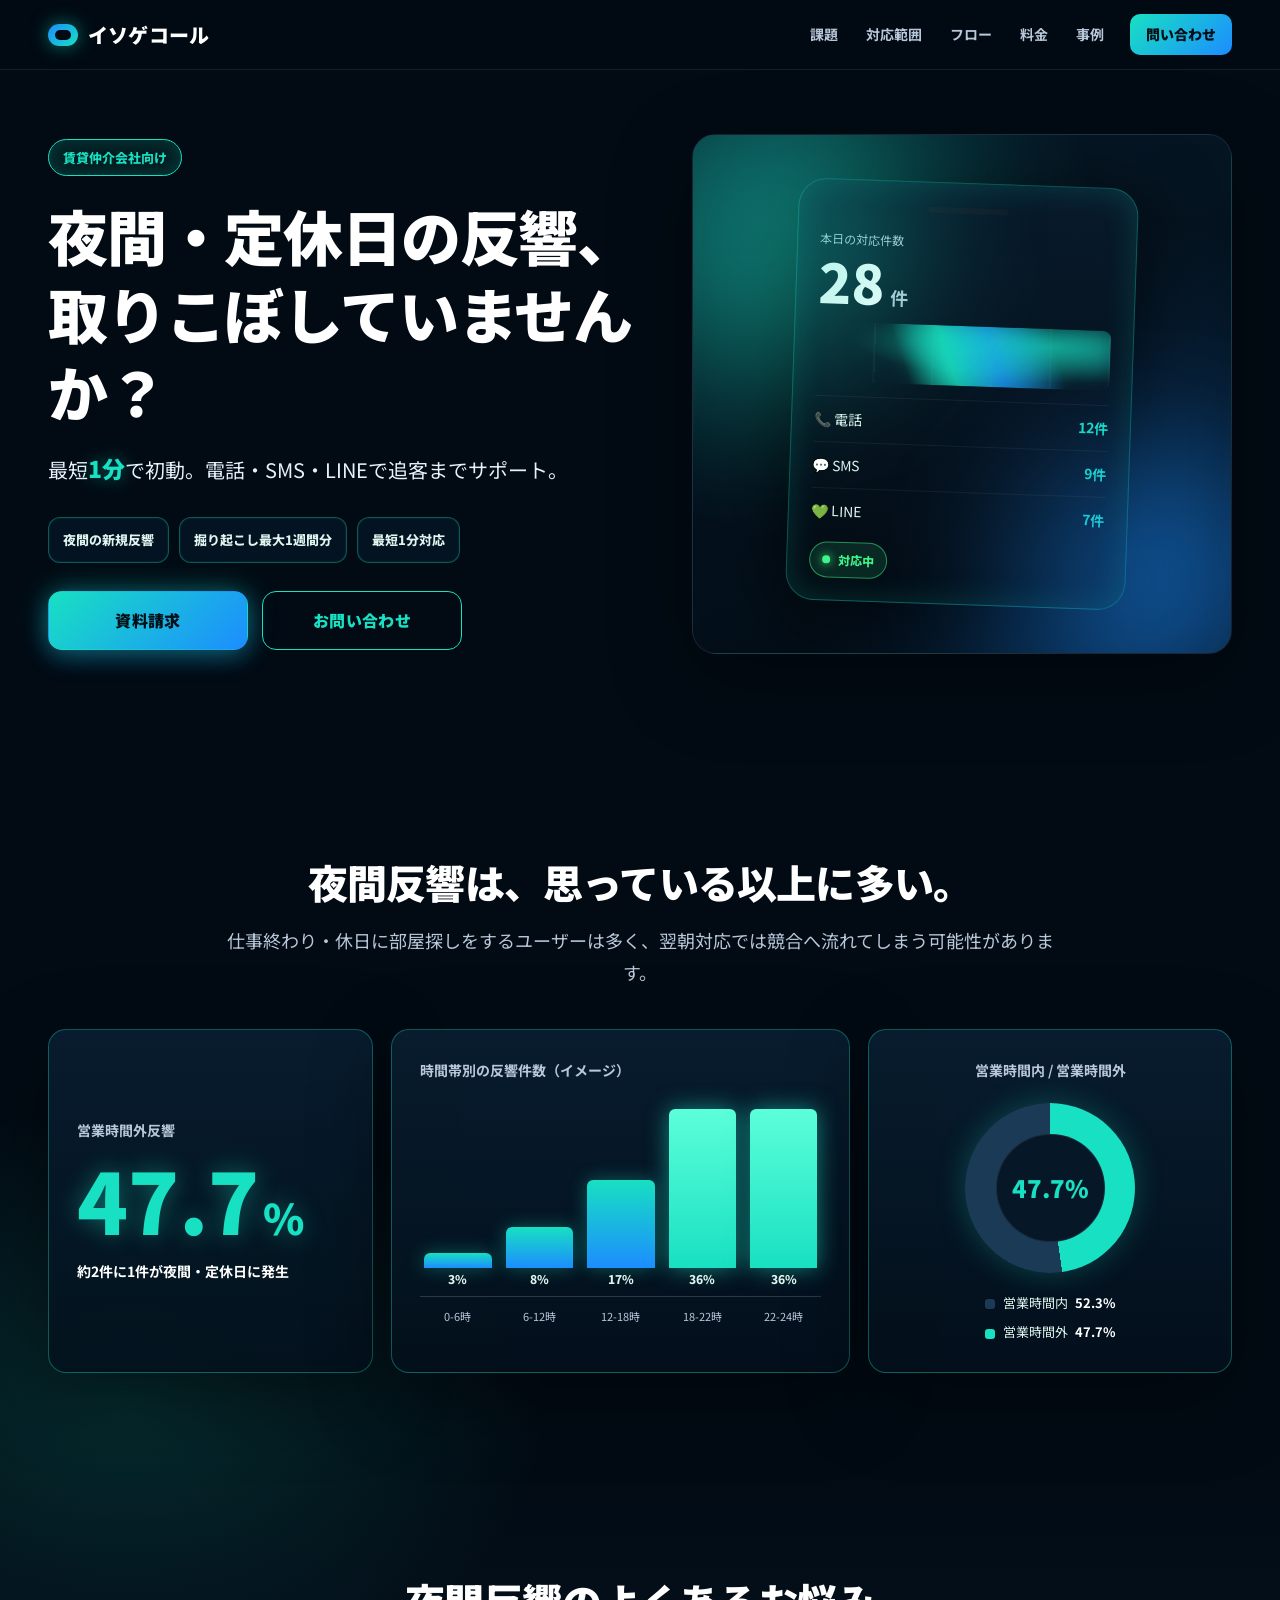
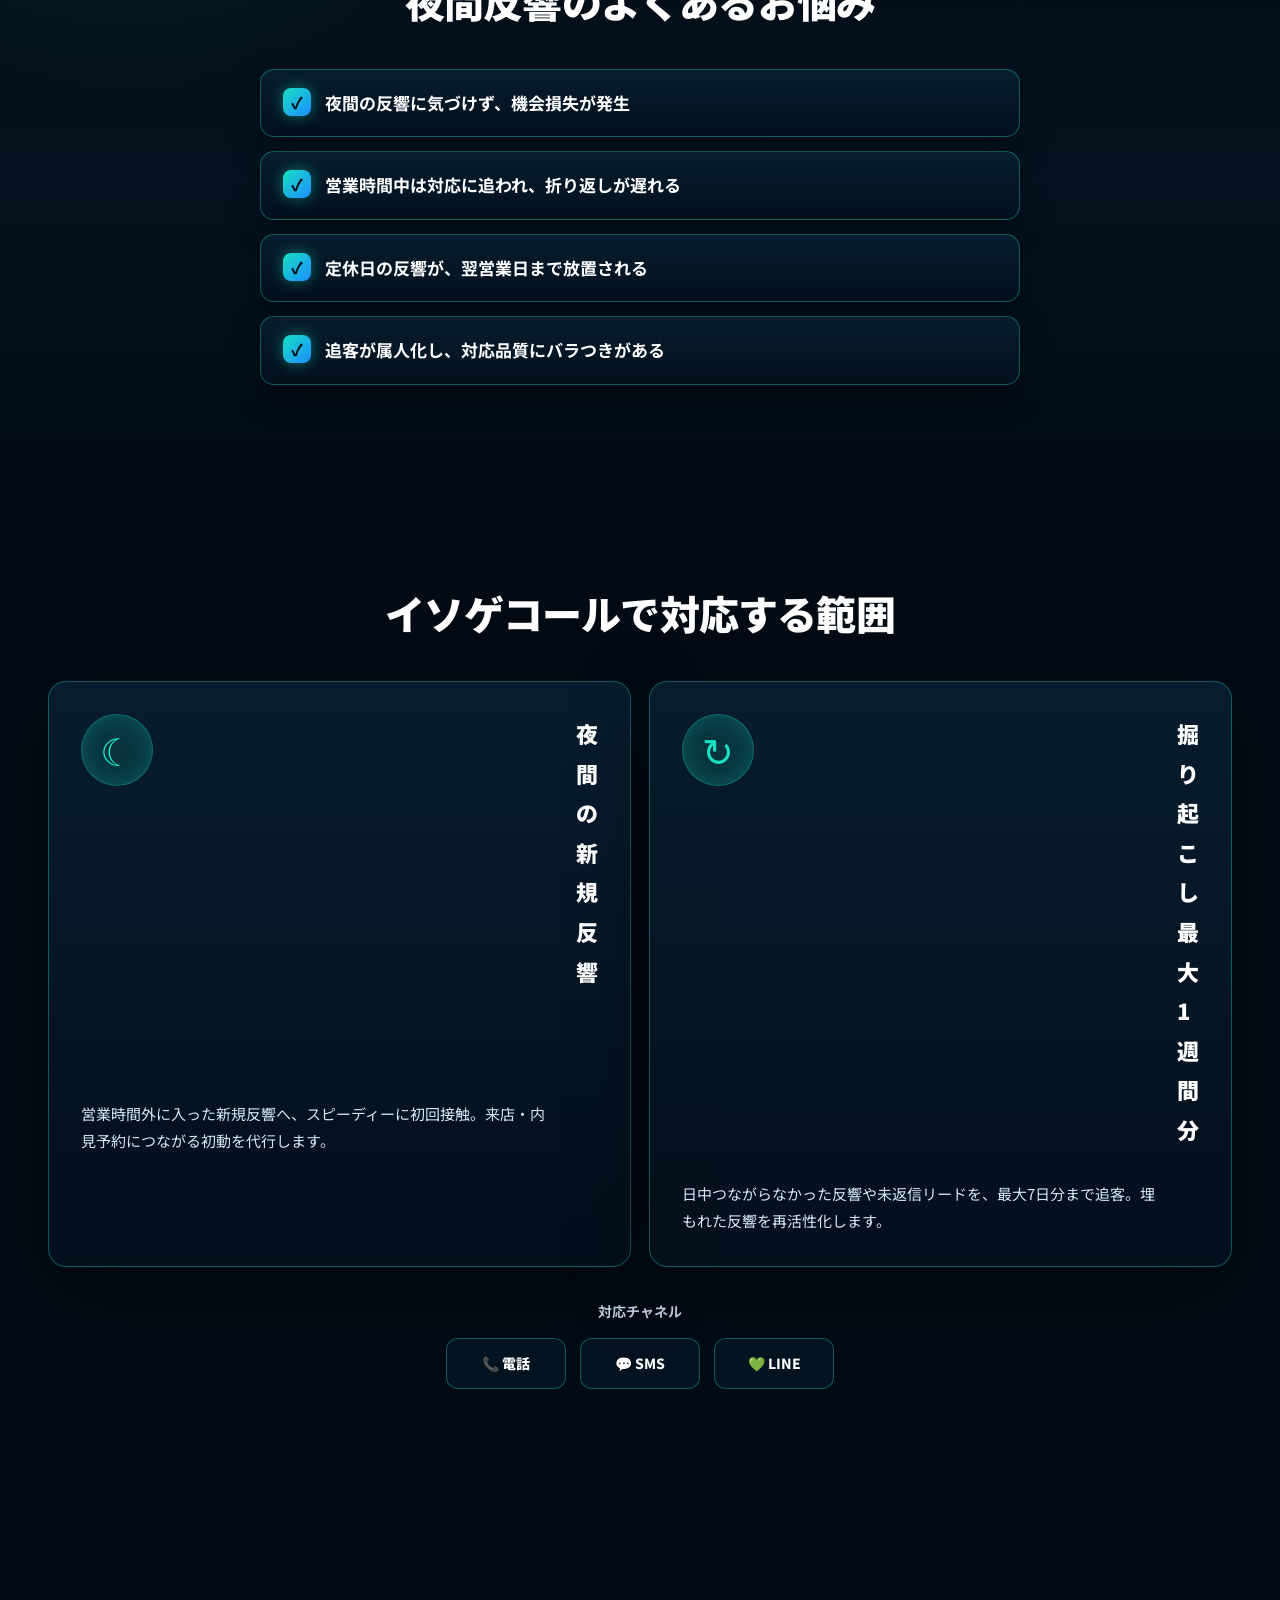
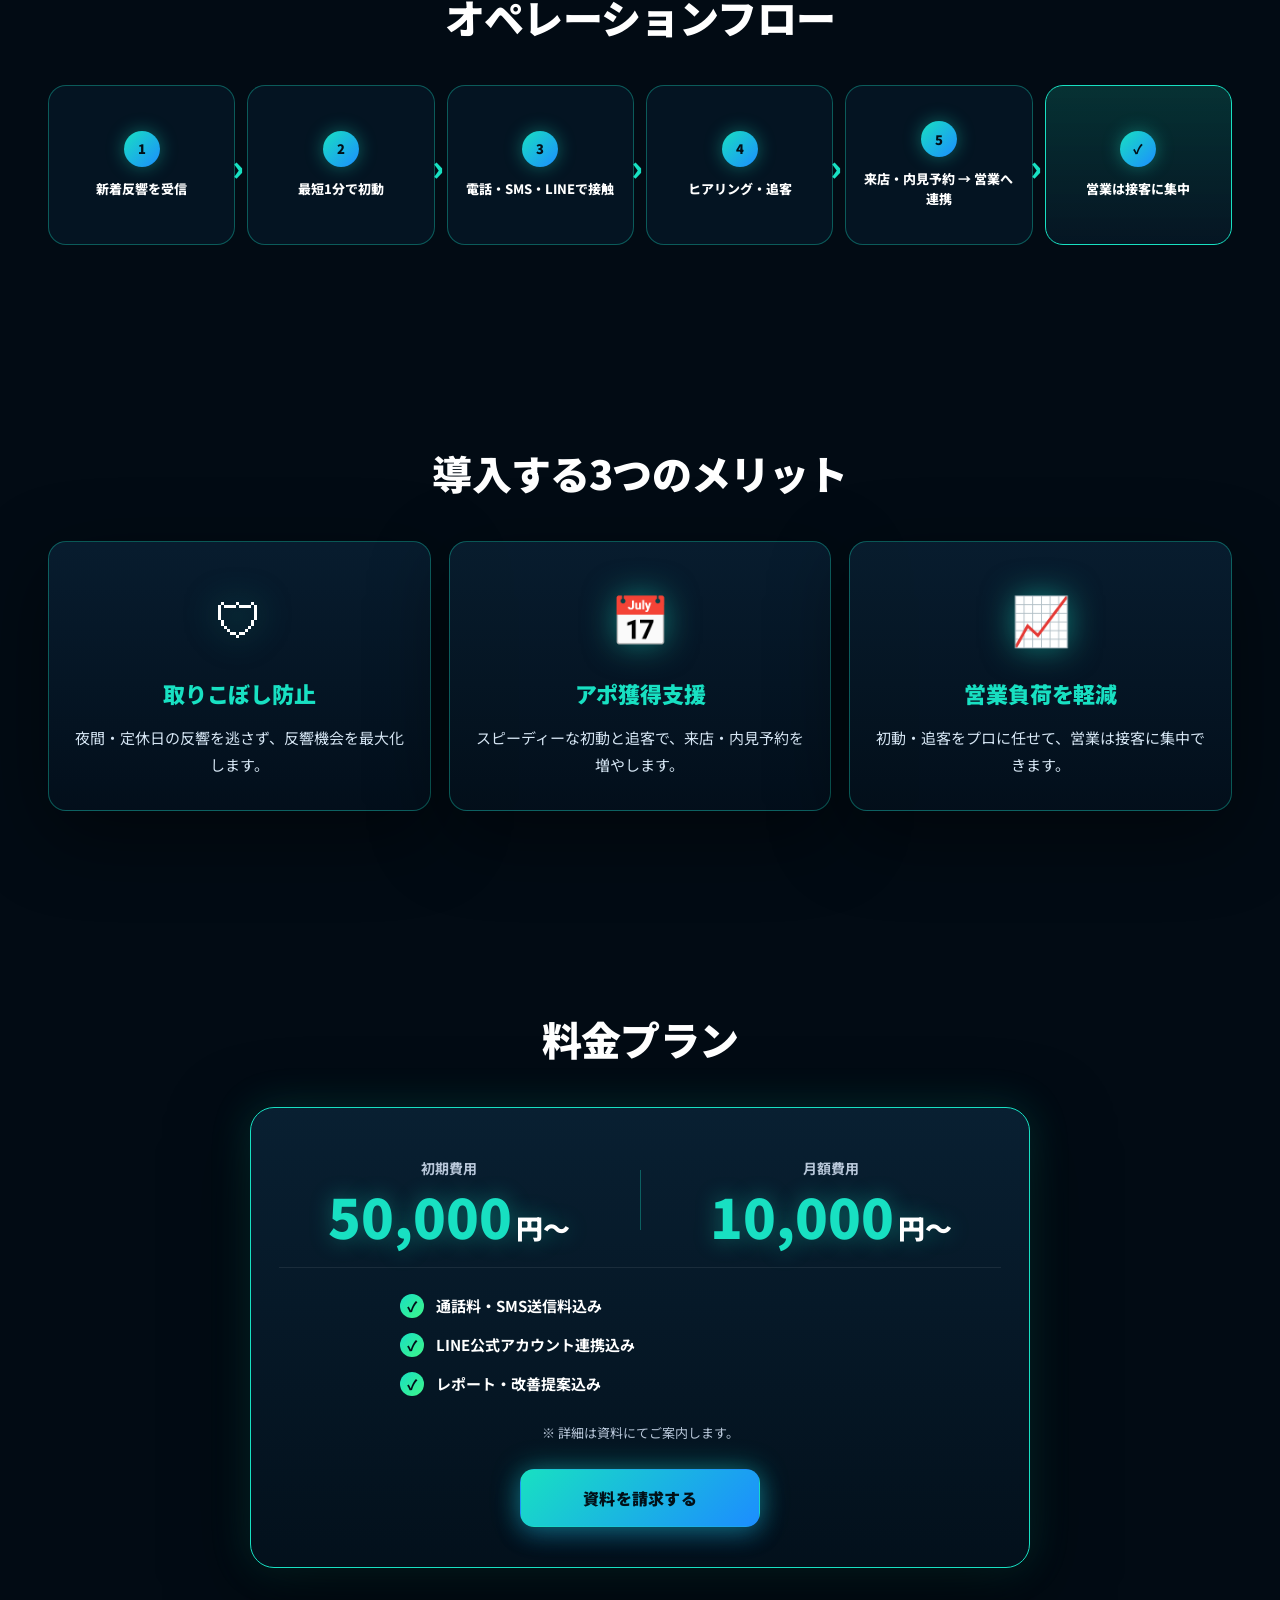
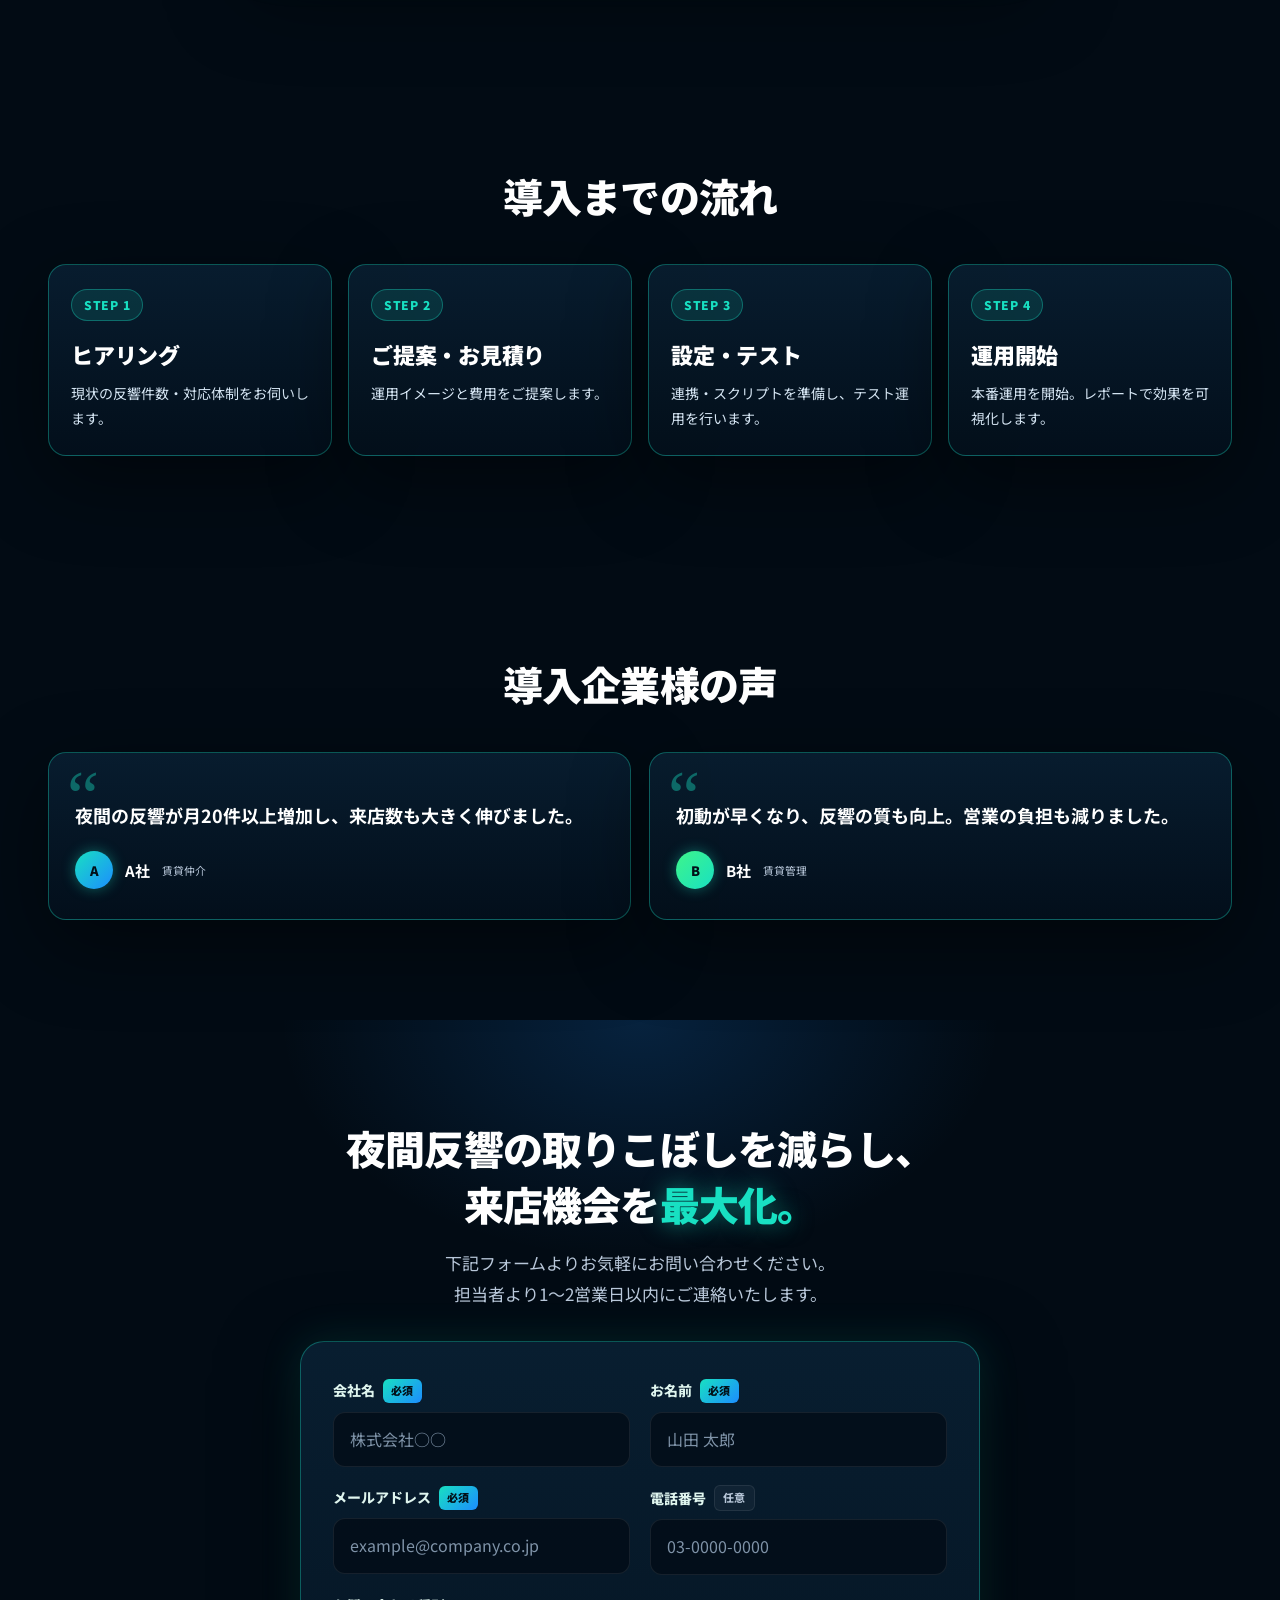
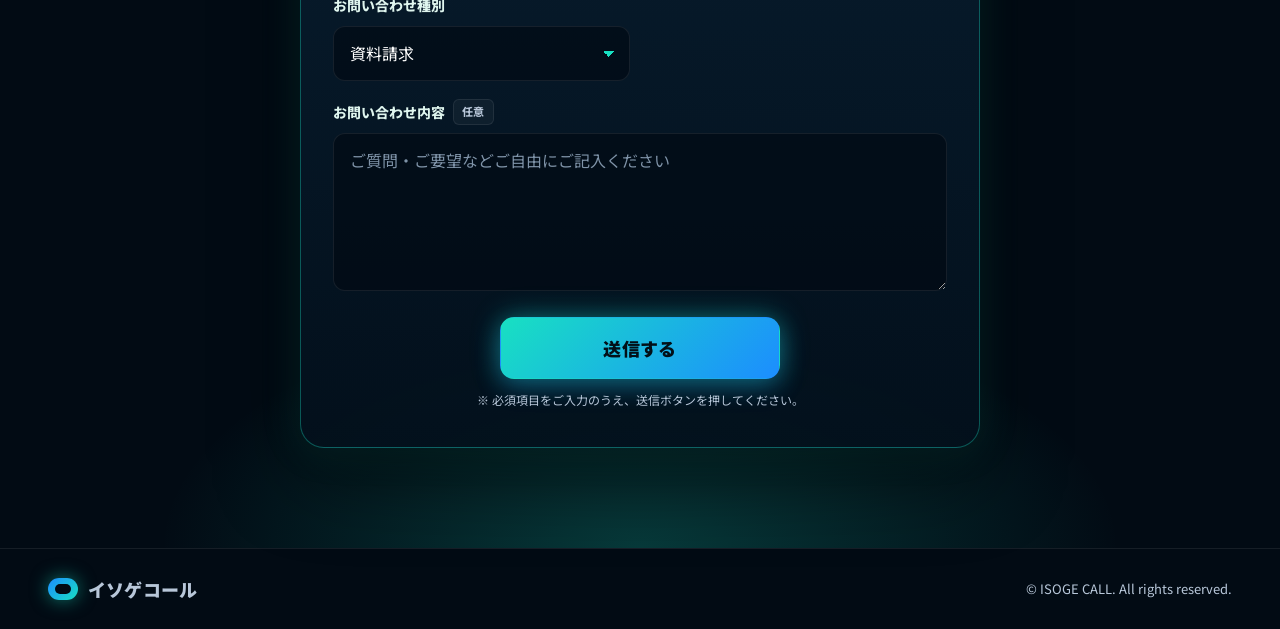
==== index.html @ 5e5c11b7 "Initial commit: isogecall LP - 10セクション構成のLP (HTML/CSS/Vanilla JS) - ダーク×ネオン (シアン/グリーン/ブルー) のBtoB Saa" ====
<!doctype html>
<html lang="ja">
<head>
  <meta charset="utf-8" />
  <meta name="viewport" content="width=device-width, initial-scale=1, viewport-fit=cover" />
  <meta name="theme-color" content="#020b14" />
  <title>イソゲコール｜賃貸仲介会社向け 夜間反響・追客代行サービス</title>
  <meta name="description" content="イソゲコールは、賃貸仲介会社向けの夜間反響・追客代行サービスです。営業時間外の新規反響と、掘り起こし最大1週間分を電話・SMS・LINEで最短1分対応します。" />
  <meta property="og:title" content="イソゲコール｜夜間反響・追客代行サービス" />
  <meta property="og:description" content="夜間・定休日の反響、取りこぼしていませんか？最短1分で初動。電話・SMS・LINEで追客までサポート。" />
  <meta property="og:type" content="website" />
  <meta property="og:image" content="assets/lp-reference.png" />
  <meta name="twitter:card" content="summary_large_image" />
  <link rel="icon" href="assets/favicon.svg" type="image/svg+xml" />
  <link rel="preconnect" href="https://fonts.googleapis.com" />
  <link rel="preconnect" href="https://fonts.gstatic.com" crossorigin />
  <link href="https://fonts.googleapis.com/css2?family=Noto+Sans+JP:wght@400;500;700;900&display=swap" rel="stylesheet" />
  <link rel="stylesheet" href="style.css" />
</head>
<body>
  <header class="site-header">
    <a class="logo" href="#top" aria-label="イソゲコール トップへ">
      <span class="logo-mark" aria-hidden="true"></span>
      <span class="logo-text">イソゲコール</span>
    </a>
    <button class="menu-button" aria-label="メニューを開く" aria-expanded="false" aria-controls="globalNav">
      <span></span><span></span><span></span>
    </button>
    <nav class="nav" id="globalNav">
      <a href="#problem">課題</a>
      <a href="#service">対応範囲</a>
      <a href="#flow">フロー</a>
      <a href="#price">料金</a>
      <a href="#voice">事例</a>
      <a href="#contact" class="nav-cta">問い合わせ</a>
    </nav>
  </header>

  <main id="top">

    <!-- 1. ファーストビュー -->
    <section class="hero section">
      <div class="hero-inner">
        <div class="hero-copy">
          <p class="badge">賃貸仲介会社向け</p>
          <h1>夜間・定休日の反響、<br />取りこぼしていませんか？</h1>
          <p class="lead">最短<strong>1分</strong>で初動。<br class="sp-only" />電話・SMS・LINEで追客までサポート。</p>
          <ul class="hero-chips" aria-label="サービスの特長">
            <li>夜間の新規反響</li>
            <li>掘り起こし最大1週間分</li>
            <li>最短1分対応</li>
          </ul>
          <div class="cta-row">
            <a class="btn primary" href="#contact">資料請求</a>
            <a class="btn ghost" href="#contact">お問い合わせ</a>
          </div>
        </div>
        <div class="hero-visual" aria-hidden="true">
          <div class="phone-card">
            <div class="phone-top"></div>
            <p class="phone-label">本日の対応件数</p>
            <strong class="phone-num">28<small>件</small></strong>
            <div class="chart-line"></div>
            <ul class="phone-list">
              <li><span>📞 電話</span><b>12件</b></li>
              <li><span>💬 SMS</span><b>9件</b></li>
              <li><span>💚 LINE</span><b>7件</b></li>
            </ul>
            <div class="phone-status"><span class="dot"></span>対応中</div>
          </div>
          <div class="glow glow-1"></div>
          <div class="glow glow-2"></div>
        </div>
      </div>
    </section>

    <!-- 2. 夜間反響の課題 -->
    <section id="problem" class="section problem">
      <div class="section-title">
        <h2>夜間反響は、思っている以上に多い。</h2>
        <p>仕事終わり・休日に部屋探しをするユーザーは多く、翌朝対応では競合へ流れてしまう可能性があります。</p>
      </div>
      <div class="stats-grid">
        <article class="stat-card big-number">
          <p class="stat-label">営業時間外反響</p>
          <strong class="stat-num">47.7<span>%</span></strong>
          <small>約2件に1件が夜間・定休日に発生</small>
        </article>

        <article class="stat-card">
          <p class="stat-label">時間帯別の反響件数（イメージ）</p>
          <div class="bar-chart" role="img" aria-label="時間帯別反響件数の棒グラフ">
            <div class="bar"><span class="bar-fill" style="--h:8%"></span><b>3%</b></div>
            <div class="bar"><span class="bar-fill" style="--h:22%"></span><b>8%</b></div>
            <div class="bar"><span class="bar-fill" style="--h:47%"></span><b>17%</b></div>
            <div class="bar"><span class="bar-fill" style="--h:100%"></span><b>36%</b></div>
            <div class="bar"><span class="bar-fill" style="--h:100%"></span><b>36%</b></div>
          </div>
          <div class="bar-labels">
            <span>0-6時</span><span>6-12時</span><span>12-18時</span><span>18-22時</span><span>22-24時</span>
          </div>
        </article>

        <article class="stat-card pie-card">
          <p class="stat-label">営業時間内 / 営業時間外</p>
          <div class="pie" role="img" aria-label="営業時間内52.3%、営業時間外47.7%"></div>
          <div class="pie-legend">
            <span><i class="dot dot-in"></i>営業時間内 <b>52.3%</b></span>
            <span><i class="dot dot-out"></i>営業時間外 <b>47.7%</b></span>
          </div>
        </article>
      </div>
    </section>

    <!-- 3. よくある悩み -->
    <section class="section worries">
      <div class="section-title">
        <h2>夜間反響のよくあるお悩み</h2>
      </div>
      <ul class="check-list">
        <li><span class="check" aria-hidden="true">✓</span>夜間の反響に気づけず、機会損失が発生</li>
        <li><span class="check" aria-hidden="true">✓</span>営業時間中は対応に追われ、折り返しが遅れる</li>
        <li><span class="check" aria-hidden="true">✓</span>定休日の反響が、翌営業日まで放置される</li>
        <li><span class="check" aria-hidden="true">✓</span>追客が属人化し、対応品質にバラつきがある</li>
      </ul>
    </section>

    <!-- 4. 対応範囲 -->
    <section id="service" class="section service">
      <div class="section-title">
        <h2>イソゲコールで対応する範囲</h2>
      </div>
      <div class="service-grid">
        <article class="service-card">
          <div class="icon" aria-hidden="true">☾</div>
          <h3>夜間の新規反響</h3>
          <p>営業時間外に入った新規反響へ、スピーディーに初回接触。来店・内見予約につながる初動を代行します。</p>
        </article>
        <article class="service-card">
          <div class="icon" aria-hidden="true">↻</div>
          <h3>掘り起こし最大1週間分</h3>
          <p>日中つながらなかった反響や未返信リードを、最大7日分まで追客。埋もれた反響を再活性化します。</p>
        </article>
      </div>
      <div class="channels" aria-label="対応チャネル">
        <p class="channels-label">対応チャネル</p>
        <div class="channels-row">
          <span>📞 電話</span>
          <span>💬 SMS</span>
          <span>💚 LINE</span>
        </div>
      </div>
    </section>

    <!-- 5. オペレーションフロー -->
    <section id="flow" class="section flow">
      <div class="section-title">
        <h2>オペレーションフロー</h2>
      </div>
      <ol class="flow-list">
        <li class="flow-step"><b>1</b><span>新着反響を受信</span></li>
        <li class="flow-step"><b>2</b><span>最短1分で初動</span></li>
        <li class="flow-step"><b>3</b><span>電話・SMS・LINEで接触</span></li>
        <li class="flow-step"><b>4</b><span>ヒアリング・追客</span></li>
        <li class="flow-step"><b>5</b><span>来店・内見予約 → 営業へ連携</span></li>
        <li class="flow-step last"><b>✓</b><span>営業は接客に集中</span></li>
      </ol>
    </section>

    <!-- 6. 導入メリット -->
    <section class="section merits">
      <div class="section-title">
        <h2>導入する3つのメリット</h2>
      </div>
      <div class="merit-grid">
        <article class="merit-card">
          <div class="merit-icon" aria-hidden="true">🛡</div>
          <h3>取りこぼし防止</h3>
          <p>夜間・定休日の反響を逃さず、反響機会を最大化します。</p>
        </article>
        <article class="merit-card">
          <div class="merit-icon" aria-hidden="true">📅</div>
          <h3>アポ獲得支援</h3>
          <p>スピーディーな初動と追客で、来店・内見予約を増やします。</p>
        </article>
        <article class="merit-card">
          <div class="merit-icon" aria-hidden="true">📈</div>
          <h3>営業負荷を軽減</h3>
          <p>初動・追客をプロに任せて、営業は接客に集中できます。</p>
        </article>
      </div>
    </section>

    <!-- 7. 料金プラン -->
    <section id="price" class="section price">
      <div class="section-title">
        <h2>料金プラン</h2>
      </div>
      <div class="price-card">
        <div class="price-row">
          <div class="price-item">
            <p class="price-label">初期費用</p>
            <strong class="price-num">50,000<span>円〜</span></strong>
          </div>
          <div class="price-divider" aria-hidden="true"></div>
          <div class="price-item">
            <p class="price-label">月額費用</p>
            <strong class="price-num">10,000<span>円〜</span></strong>
          </div>
        </div>
        <ul class="price-includes">
          <li><span class="check">✓</span>通話料・SMS送信料込み</li>
          <li><span class="check">✓</span>LINE公式アカウント連携込み</li>
          <li><span class="check">✓</span>レポート・改善提案込み</li>
        </ul>
        <p class="price-note">※ 詳細は資料にてご案内します。</p>
        <a class="btn primary price-cta" href="#contact">資料を請求する</a>
      </div>
    </section>

    <!-- 8. 導入までの流れ -->
    <section class="section steps">
      <div class="section-title">
        <h2>導入までの流れ</h2>
      </div>
      <ol class="steps-list">
        <li class="step"><b>STEP 1</b><h3>ヒアリング</h3><p>現状の反響件数・対応体制をお伺いします。</p></li>
        <li class="step"><b>STEP 2</b><h3>ご提案・お見積り</h3><p>運用イメージと費用をご提案します。</p></li>
        <li class="step"><b>STEP 3</b><h3>設定・テスト</h3><p>連携・スクリプトを準備し、テスト運用を行います。</p></li>
        <li class="step"><b>STEP 4</b><h3>運用開始</h3><p>本番運用を開始。レポートで効果を可視化します。</p></li>
      </ol>
    </section>

    <!-- 9. 導入企業様の声 -->
    <section id="voice" class="section voices">
      <div class="section-title">
        <h2>導入企業様の声</h2>
      </div>
      <div class="voice-grid">
        <figure class="voice-card">
          <blockquote>夜間の反響が月20件以上増加し、来店数も大きく伸びました。</blockquote>
          <figcaption><span class="avatar" aria-hidden="true">A</span><b>A社</b><small>賃貸仲介</small></figcaption>
        </figure>
        <figure class="voice-card">
          <blockquote>初動が早くなり、反響の質も向上。営業の負担も減りました。</blockquote>
          <figcaption><span class="avatar avatar-b" aria-hidden="true">B</span><b>B社</b><small>賃貸管理</small></figcaption>
        </figure>
      </div>
    </section>

    <!-- 10. 最終CTA + お問い合わせフォーム -->
    <section id="contact" class="section final-cta">
      <h2>夜間反響の取りこぼしを減らし、<br />来店機会を<span>最大化。</span></h2>
      <p class="final-lead">下記フォームよりお気軽にお問い合わせください。<br />担当者より1〜2営業日以内にご連絡いたします。</p>

      <form id="contactForm" class="contact-form" novalidate>
        <div class="field">
          <label for="f-company">会社名 <span class="req">必須</span></label>
          <input id="f-company" name="company" type="text" required autocomplete="organization" placeholder="株式会社○○" />
        </div>
        <div class="field">
          <label for="f-name">お名前 <span class="req">必須</span></label>
          <input id="f-name" name="name" type="text" required autocomplete="name" placeholder="山田 太郎" />
        </div>
        <div class="field">
          <label for="f-email">メールアドレス <span class="req">必須</span></label>
          <input id="f-email" name="email" type="email" required autocomplete="email" placeholder="example@company.co.jp" />
        </div>
        <div class="field">
          <label for="f-phone">電話番号 <span class="opt">任意</span></label>
          <input id="f-phone" name="phone" type="tel" autocomplete="tel" placeholder="03-0000-0000" />
        </div>
        <div class="field">
          <label for="f-type">お問い合わせ種別</label>
          <select id="f-type" name="type">
            <option value="資料請求">資料請求</option>
            <option value="サービスについて相談">サービスについて相談</option>
            <option value="お見積り依頼">お見積り依頼</option>
            <option value="その他">その他</option>
          </select>
        </div>
        <div class="field field-full">
          <label for="f-message">お問い合わせ内容 <span class="opt">任意</span></label>
          <textarea id="f-message" name="message" rows="5" placeholder="ご質問・ご要望などご自由にご記入ください"></textarea>
        </div>
        <div class="hp" aria-hidden="true">
          <label>このフィールドは入力しないでください<input type="text" name="website" tabindex="-1" autocomplete="off" /></label>
        </div>
        <div class="form-submit">
          <button class="btn primary large submit-btn" type="submit">送信する</button>
          <p class="form-note">※ 必須項目をご入力のうえ、送信ボタンを押してください。</p>
        </div>
      </form>

      <div id="formSuccess" class="form-success" hidden>
        <div class="success-icon" aria-hidden="true">✓</div>
        <h3>送信が完了しました</h3>
        <p>担当者より<strong>1〜2営業日以内</strong>にご連絡いたします。<br />ありがとうございました。</p>
      </div>
      <div id="formError" class="form-error" hidden role="alert">
        ⚠ 送信に失敗しました。お手数ですが、時間をおいて再度お試しください。
      </div>
    </section>
  </main>

  <footer class="footer">
    <a class="logo" href="#top">
      <span class="logo-mark" aria-hidden="true"></span>
      <span class="logo-text">イソゲコール</span>
    </a>
    <p class="copy">© ISOGE CALL. All rights reserved.</p>
  </footer>

  <script>
    // モバイルメニュー
    (function(){
      var btn = document.querySelector('.menu-button');
      var nav = document.querySelector('.nav');
      if(!btn || !nav) return;
      btn.addEventListener('click', function(){
        var open = nav.classList.toggle('open');
        btn.setAttribute('aria-expanded', open ? 'true' : 'false');
      });
      nav.addEventListener('click', function(e){
        if(e.target.tagName === 'A'){
          nav.classList.remove('open');
          btn.setAttribute('aria-expanded','false');
        }
      });
    })();

    // お問い合わせフォーム → Slack Incoming Webhook
    (function(){
      var SLACK_WEBHOOK_URL = "https://hooks.slack.com/services/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";
      var form = document.getElementById('contactForm');
      var successEl = document.getElementById('formSuccess');
      var errorEl = document.getElementById('formError');
      if(!form) return;

      function escapeMrkdwn(s){
        return String(s || '').replace(/</g,'&lt;').replace(/>/g,'&gt;').replace(/&/g,'&amp;');
      }

      form.addEventListener('submit', async function(e){
        e.preventDefault();
        if(!form.reportValidity()) return;

        // honeypot — bot対策
        if(form.querySelector('[name="website"]').value){
          successEl.hidden = false;
          form.hidden = true;
          return;
        }

        var btn = form.querySelector('.submit-btn');
        var originalText = btn.textContent;
        btn.disabled = true;
        btn.textContent = '送信中…';
        errorEl.hidden = true;

        var data = new FormData(form);
        var fields = {
          company: escapeMrkdwn(data.get('company')) || '(未記入)',
          name: escapeMrkdwn(data.get('name')) || '(未記入)',
          email: escapeMrkdwn(data.get('email')) || '(未記入)',
          phone: escapeMrkdwn(data.get('phone')) || '(未記入)',
          type: escapeMrkdwn(data.get('type')) || '(未選択)',
          message: escapeMrkdwn(data.get('message')) || '(未記入)'
        };

        var payload = {
          text: "🆕 イソゲコールLPから新しいお問い合わせ（" + fields.company + " / " + fields.name + "）",
          blocks: [
            { type: "header", text: { type: "plain_text", text: "🆕 LPから新しいお問い合わせ", emoji: true } },
            { type: "section", fields: [
              { type: "mrkdwn", text: "*会社名:*\n" + fields.company },
              { type: "mrkdwn", text: "*お名前:*\n" + fields.name },
              { type: "mrkdwn", text: "*メール:*\n" + fields.email },
              { type: "mrkdwn", text: "*電話番号:*\n" + fields.phone },
              { type: "mrkdwn", text: "*お問い合わせ種別:*\n" + fields.type }
            ]},
            { type: "section", text: { type: "mrkdwn", text: "*お問い合わせ内容:*\n" + fields.message } },
            { type: "context", elements: [
              { type: "mrkdwn", text: "🌐 送信元: " + location.href + "  ／ 🕒 " + new Date().toLocaleString('ja-JP') }
            ]}
          ]
        };

        try {
          // Slack Incoming Webhook はブラウザからのCORS POSTを許可しないため no-cors で投げる
          await fetch(SLACK_WEBHOOK_URL, {
            method: 'POST',
            mode: 'no-cors',
            body: JSON.stringify(payload)
          });
          form.hidden = true;
          successEl.hidden = false;
          successEl.scrollIntoView({ behavior: 'smooth', block: 'center' });
        } catch (err) {
          errorEl.hidden = false;
          btn.disabled = false;
          btn.textContent = originalText;
        }
      });
    })();
  </script>
</body>
</html>
---- style.css ----
/* =========================
   Isoge Call LP - style.css
   ========================= */

:root{
  --bg:#020b14;
  --bg-2:#04101c;
  --panel:#061827;
  --panel-2:#092033;
  --text:#ffffff;
  --muted:#b8c7d9;
  --muted-2:#7f93a8;
  --aqua:#18e0c2;
  --green:#3ef58a;
  --blue:#1c8dff;
  --line:rgba(24,224,194,.35);
  --line-soft:rgba(255,255,255,.08);
  --shadow:0 24px 80px rgba(0,0,0,.45);
  --glow:0 0 32px rgba(24,224,194,.35);
  --radius:18px;
  --radius-lg:24px;
  --container:1200px;
}

*,*::before,*::after{box-sizing:border-box}
html{scroll-behavior:smooth;-webkit-text-size-adjust:100%}
body{
  margin:0;
  background:
    radial-gradient(900px 600px at 85% -10%, rgba(28,141,255,.22), transparent 60%),
    radial-gradient(700px 500px at 10% 20%, rgba(24,224,194,.15), transparent 60%),
    radial-gradient(800px 700px at 50% 110%, rgba(62,245,138,.10), transparent 60%),
    var(--bg);
  color:var(--text);
  font-family:"Noto Sans JP", system-ui, -apple-system, BlinkMacSystemFont, "Hiragino Sans", Meiryo, sans-serif;
  font-size:16px;
  line-height:1.8;
  -webkit-font-smoothing:antialiased;
  overflow-x:hidden;
}
img{max-width:100%;display:block}
a{color:inherit;text-decoration:none}
ul,ol{padding:0;margin:0;list-style:none}
button{font-family:inherit}

h1,h2,h3,p{margin:0}
h1{font-size:clamp(28px, 5.4vw, 60px);line-height:1.3;letter-spacing:-.02em;font-weight:900}
h2{font-size:clamp(24px, 3.6vw, 40px);line-height:1.4;letter-spacing:-.02em;font-weight:900;text-align:center}
h3{font-size:clamp(18px, 2vw, 22px);font-weight:900;letter-spacing:-.01em}

.sp-only{display:none}

/* =========================
   Header
   ========================= */
.site-header{
  position:sticky;top:0;z-index:50;
  display:flex;align-items:center;justify-content:space-between;
  padding:14px clamp(18px, 4vw, 48px);
  background:rgba(2,11,20,.78);
  backdrop-filter:blur(14px);
  -webkit-backdrop-filter:blur(14px);
  border-bottom:1px solid var(--line-soft);
}
.logo{display:flex;gap:10px;align-items:center;font-weight:900;font-size:20px;letter-spacing:.01em}
.logo-mark{
  width:30px;height:22px;border-radius:16px;
  background:linear-gradient(135deg, var(--blue), var(--aqua));
  position:relative;box-shadow:0 0 18px rgba(24,224,194,.5);
}
.logo-mark::after{
  content:"";position:absolute;inset:6px 7px;border-radius:99px;background:var(--bg);
}
.nav{display:flex;gap:24px;color:var(--muted);font-size:14px;font-weight:700;align-items:center}
.nav a{padding:6px 2px;transition:color .2s}
.nav a:hover{color:var(--aqua)}
.nav .nav-cta{
  background:linear-gradient(135deg, var(--aqua), var(--blue));
  color:#021018;padding:8px 16px;border-radius:10px;font-weight:900;
}
.menu-button{
  display:none;background:none;border:0;width:40px;height:40px;
  flex-direction:column;justify-content:center;align-items:center;gap:5px;cursor:pointer;
}
.menu-button span{display:block;width:22px;height:2px;background:#fff;border-radius:2px;transition:.2s}

/* =========================
   Sections
   ========================= */
.section{padding:clamp(56px, 9vw, 100px) clamp(18px, 5vw, 48px)}
.section-title{max-width:860px;margin:0 auto 40px;text-align:center}
.section-title p{color:var(--muted);font-size:clamp(14px, 1.6vw, 18px);margin-top:14px}

/* =========================
   Hero
   ========================= */
.hero{padding-top:clamp(40px, 6vw, 64px);position:relative}
.hero-inner{
  max-width:var(--container);margin:0 auto;
  display:grid;grid-template-columns:1.05fr .95fr;gap:48px;align-items:center;
}
.badge{
  display:inline-flex;align-items:center;
  border:1px solid var(--aqua);color:var(--aqua);
  border-radius:99px;padding:6px 14px;font-weight:800;font-size:13px;
  background:rgba(24,224,194,.08);
  box-shadow:0 0 18px rgba(24,224,194,.18) inset;
}
.hero h1{margin-top:20px}
.lead{font-size:clamp(16px, 1.8vw, 20px);color:#e6f1fb;margin-top:18px}
.lead strong{color:var(--aqua);font-size:1.15em;font-weight:900;text-shadow:0 0 18px rgba(24,224,194,.45)}
.hero-chips{display:flex;flex-wrap:wrap;gap:10px;margin:28px 0}
.hero-chips li{
  border:1px solid var(--line);border-radius:12px;
  padding:10px 14px;background:rgba(6,24,39,.7);
  font-weight:800;font-size:13px;color:#dff5ee;
  box-shadow:0 0 0 1px rgba(24,224,194,.06) inset;
}
.cta-row{display:flex;gap:14px;flex-wrap:wrap}
.cta-row.center{justify-content:center}
.btn{
  display:inline-flex;align-items:center;justify-content:center;
  min-height:56px;min-width:200px;
  border-radius:14px;padding:14px 24px;
  border:1px solid var(--aqua);
  font-weight:900;font-size:16px;letter-spacing:.02em;
  cursor:pointer;transition:transform .15s ease, box-shadow .2s ease, opacity .2s;
}
.btn:hover{transform:translateY(-2px)}
.btn.primary{
  background:linear-gradient(135deg, var(--aqua), var(--blue));
  color:#021018;border-color:transparent;
  box-shadow:0 0 28px rgba(24,224,194,.4), 0 8px 24px rgba(28,141,255,.25);
}
.btn.ghost{background:rgba(2,11,20,.6);color:var(--aqua)}
.btn.large{min-width:280px;min-height:62px;font-size:18px}

/* Hero visual / phone mock */
.hero-visual{
  position:relative;min-height:480px;border-radius:var(--radius-lg);
  background:
    radial-gradient(circle at 20% 20%, rgba(24,224,194,.22), transparent 50%),
    radial-gradient(circle at 80% 80%, rgba(28,141,255,.22), transparent 55%),
    linear-gradient(160deg, #061827, #020b14);
  border:1px solid var(--line-soft);
  box-shadow:var(--shadow);
  overflow:hidden;
}
.glow{position:absolute;border-radius:50%;filter:blur(70px);opacity:.6;pointer-events:none}
.glow-1{width:280px;height:280px;background:var(--aqua);top:-40px;left:-60px;opacity:.35}
.glow-2{width:260px;height:260px;background:var(--blue);bottom:-60px;right:-40px;opacity:.45}
.phone-card{
  position:relative;
  width:min(340px, 80%);
  margin:48px auto;
  padding:24px 22px 22px;
  border-radius:28px;
  background:linear-gradient(180deg, #081a2b, #030b13);
  border:1px solid var(--line);
  box-shadow:0 20px 80px rgba(0,0,0,.7), 0 0 32px rgba(24,224,194,.18) inset;
  transform:rotate(2deg);
}
.phone-top{width:80px;height:6px;background:#111c2a;border-radius:99px;margin:0 auto 18px}
.phone-label{color:var(--muted);font-size:12px;margin-bottom:4px}
.phone-num{font-size:54px;line-height:1;font-weight:900;color:#fff;display:block}
.phone-num small{font-size:18px;color:var(--muted);font-weight:700;margin-left:6px}
.chart-line{
  height:60px;margin:14px 0;
  background:
    linear-gradient(180deg, transparent 0, transparent 100%),
    repeating-linear-gradient(90deg, transparent 0 19%, rgba(255,255,255,.06) 20%);
  position:relative;border-radius:8px;
  overflow:hidden;
}
.chart-line::before{
  content:"";position:absolute;inset:0;
  background:
    radial-gradient(ellipse at 80% 30%, rgba(24,224,194,.5), transparent 60%),
    linear-gradient(70deg, transparent 30%, rgba(24,224,194,.7) 45%, rgba(28,141,255,.7) 60%, transparent 80%);
  filter:drop-shadow(0 0 10px var(--aqua));
}
.phone-list{margin-top:6px}
.phone-list li{
  display:flex;justify-content:space-between;
  border-top:1px solid rgba(255,255,255,.06);
  padding:10px 0;font-size:14px;color:#dff5ee;
}
.phone-list b{color:var(--aqua)}
.phone-status{
  margin-top:8px;display:inline-flex;align-items:center;gap:8px;
  background:rgba(62,245,138,.12);border:1px solid rgba(62,245,138,.5);
  color:var(--green);padding:6px 12px;border-radius:99px;
  font-size:12px;font-weight:800;
}
.phone-status .dot{
  width:8px;height:8px;border-radius:50%;background:var(--green);
  box-shadow:0 0 10px var(--green);animation:pulse 1.6s infinite;
}
@keyframes pulse{0%{opacity:.4}50%{opacity:1}100%{opacity:.4}}

/* =========================
   Problem (stats)
   ========================= */
.problem{position:relative}
.stats-grid{
  max-width:var(--container);margin:0 auto;
  display:grid;grid-template-columns:.85fr 1.2fr .95fr;gap:18px;
}
.stat-card{
  background:linear-gradient(180deg, rgba(9,32,51,.85), rgba(3,16,28,.85));
  border:1px solid var(--line);border-radius:var(--radius);
  padding:28px;box-shadow:var(--shadow);
}
.stat-label{color:var(--muted);font-weight:700;font-size:14px;margin-bottom:14px}
.big-number{display:flex;flex-direction:column;justify-content:center}
.stat-num{
  font-size:clamp(56px, 7vw, 84px);line-height:1;color:var(--aqua);
  display:block;font-weight:900;text-shadow:0 0 24px rgba(24,224,194,.4);
}
.stat-num span{font-size:.5em;margin-left:4px}
.big-number small{color:#fff;font-weight:700;margin-top:18px;font-size:14px}

.bar-chart{
  height:200px;display:flex;align-items:flex-end;gap:14px;
  padding:12px 4px 0;border-bottom:1px solid rgba(255,255,255,.16);
}
.bar{flex:1;display:flex;flex-direction:column;align-items:center;height:100%;justify-content:flex-end;position:relative}
.bar b{font-size:12px;font-weight:800;color:#dff5ee;margin-bottom:6px}
.bar-fill{
  width:100%;height:var(--h);
  background:linear-gradient(180deg, var(--aqua), var(--blue));
  border-radius:6px 6px 0 0;
  box-shadow:0 0 18px rgba(24,224,194,.35);
  min-height:6px;
}
.bar:nth-last-child(-n+2) .bar-fill{
  background:linear-gradient(180deg, #5cffd9, var(--aqua));
  box-shadow:0 0 22px rgba(24,224,194,.55);
}
.bar-labels{
  display:grid;grid-template-columns:repeat(5,1fr);gap:6px;
  font-size:11px;color:var(--muted);margin-top:10px;text-align:center;
}

.pie-card{display:flex;flex-direction:column;align-items:center;justify-content:center}
.pie{
  width:170px;height:170px;border-radius:50%;
  background:conic-gradient(var(--aqua) 0 47.7%, #1a3a55 47.7% 100%);
  position:relative;margin:6px 0 18px;
  box-shadow:0 0 30px rgba(24,224,194,.25);
}
.pie::after{
  content:"47.7%";
  position:absolute;inset:18%;border-radius:50%;
  background:var(--panel);display:grid;place-items:center;
  font-weight:900;font-size:24px;color:var(--aqua);
  border:1px solid var(--line-soft);
}
.pie-legend{display:flex;flex-direction:column;gap:6px;font-size:13px;color:#dff5ee}
.pie-legend b{color:#fff;margin-left:4px}
.pie-legend .dot{display:inline-block;width:10px;height:10px;border-radius:3px;margin-right:8px;vertical-align:middle}
.pie-legend .dot-in{background:#1a3a55}
.pie-legend .dot-out{background:var(--aqua)}

/* =========================
   Worries (checklist)
   ========================= */
.worries{background:linear-gradient(180deg, transparent, rgba(6,24,39,.6), transparent)}
.check-list{
  max-width:760px;margin:0 auto;
  display:grid;gap:14px;
}
.check-list li{
  display:flex;align-items:flex-start;gap:14px;
  padding:18px 22px;border-radius:14px;
  background:linear-gradient(180deg, rgba(9,32,51,.85), rgba(3,16,28,.85));
  border:1px solid var(--line);
  font-weight:700;font-size:clamp(15px, 1.6vw, 17px);
  box-shadow:0 12px 32px rgba(0,0,0,.3);
}
.check-list .check{
  flex:0 0 28px;width:28px;height:28px;border-radius:8px;
  background:linear-gradient(135deg, var(--aqua), var(--blue));
  color:#021018;font-weight:900;
  display:grid;place-items:center;font-size:16px;
  box-shadow:0 0 14px rgba(24,224,194,.45);
}

/* =========================
   Service
   ========================= */
.service-grid{
  max-width:var(--container);margin:0 auto;
  display:grid;grid-template-columns:1fr 1fr;gap:18px;
}
.service-card{
  background:linear-gradient(180deg, rgba(9,32,51,.85), rgba(3,16,28,.85));
  border:1px solid var(--line);border-radius:var(--radius);
  padding:32px;box-shadow:var(--shadow);
  display:grid;grid-template-columns:auto 1fr;gap:22px;align-items:start;
}
.service-card .icon{
  width:72px;height:72px;border-radius:50%;
  display:grid;place-items:center;font-size:38px;
  background:rgba(24,224,194,.12);
  border:1px solid var(--line);color:var(--aqua);
  box-shadow:0 0 24px rgba(24,224,194,.22) inset;
}
.service-card h3{margin-bottom:8px}
.service-card p{color:#d6e6f4;font-size:15px}

.channels{max-width:var(--container);margin:32px auto 0;text-align:center}
.channels-label{color:var(--muted);font-weight:700;margin-bottom:14px;font-size:14px}
.channels-row{display:flex;justify-content:center;flex-wrap:wrap;gap:14px}
.channels-row span{
  border:1px solid var(--line);border-radius:12px;
  padding:12px 22px;background:rgba(6,24,39,.7);
  font-weight:800;font-size:14px;
  min-width:120px;
}

/* =========================
   Flow
   ========================= */
.flow-list{
  max-width:var(--container);margin:0 auto;
  display:grid;grid-template-columns:repeat(6, 1fr);gap:12px;
}
.flow-step{
  min-height:160px;
  border:1px solid var(--line);border-radius:18px;
  background:rgba(6,24,39,.78);
  display:flex;flex-direction:column;align-items:center;justify-content:center;text-align:center;
  padding:18px 14px;position:relative;font-weight:800;font-size:13px;line-height:1.5;
}
.flow-step b{
  width:36px;height:36px;border-radius:50%;
  background:linear-gradient(135deg, var(--aqua), var(--blue));
  color:#021018;font-weight:900;
  display:grid;place-items:center;margin-bottom:12px;
  box-shadow:0 0 18px rgba(24,224,194,.4);
}
.flow-step:not(.last)::after{
  content:"›";position:absolute;right:-10px;top:50%;transform:translateY(-50%);
  color:var(--aqua);font-size:36px;line-height:1;font-weight:900;
}
.flow-step.last{
  background:linear-gradient(180deg, rgba(24,224,194,.18), rgba(6,24,39,.78));
  border-color:var(--aqua);
}

/* =========================
   Merits
   ========================= */
.merit-grid{
  max-width:var(--container);margin:0 auto;
  display:grid;grid-template-columns:repeat(3,1fr);gap:18px;
}
.merit-card{
  background:linear-gradient(180deg, rgba(9,32,51,.85), rgba(3,16,28,.85));
  border:1px solid var(--line);border-radius:var(--radius);
  padding:32px 24px;box-shadow:var(--shadow);text-align:center;
}
.merit-icon{
  font-size:48px;margin-bottom:14px;
  filter:drop-shadow(0 0 16px rgba(24,224,194,.5));
}
.merit-card h3{margin-bottom:10px;color:var(--aqua)}
.merit-card p{color:#d6e6f4;font-size:15px}

/* =========================
   Price
   ========================= */
.price-card{
  max-width:780px;margin:0 auto;
  background:linear-gradient(180deg, rgba(9,32,51,.95), rgba(3,16,28,.95));
  border:1px solid var(--aqua);border-radius:var(--radius-lg);
  padding:40px 28px;
  box-shadow:0 24px 80px rgba(0,0,0,.5), 0 0 40px rgba(24,224,194,.18);
  text-align:center;
}
.price-row{
  display:grid;grid-template-columns:1fr auto 1fr;gap:20px;align-items:center;
  padding:8px 0 24px;border-bottom:1px solid var(--line-soft);
}
.price-item{display:flex;flex-direction:column;align-items:center;gap:8px}
.price-label{color:var(--muted);font-weight:700;font-size:14px}
.price-num{
  font-size:clamp(34px, 5vw, 54px);font-weight:900;line-height:1;color:var(--aqua);
  text-shadow:0 0 22px rgba(24,224,194,.4);
}
.price-num span{font-size:.5em;margin-left:4px;color:#fff}
.price-divider{width:1px;height:60px;background:var(--line)}
.price-includes{
  margin:24px auto;display:grid;gap:12px;max-width:480px;text-align:left;
}
.price-includes li{
  display:flex;align-items:center;gap:12px;
  font-weight:700;font-size:15px;
}
.price-includes .check{
  width:24px;height:24px;border-radius:50%;
  background:linear-gradient(135deg, var(--aqua), var(--green));
  color:#021018;font-weight:900;
  display:grid;place-items:center;font-size:14px;
  flex:0 0 24px;
}
.price-note{color:var(--muted);font-size:13px;margin-bottom:24px}
.price-cta{min-width:240px}

/* =========================
   Steps (導入までの流れ)
   ========================= */
.steps-list{
  max-width:var(--container);margin:0 auto;
  display:grid;grid-template-columns:repeat(4,1fr);gap:16px;
  counter-reset:step;
}
.step{
  background:linear-gradient(180deg, rgba(9,32,51,.85), rgba(3,16,28,.85));
  border:1px solid var(--line);border-radius:var(--radius);
  padding:24px 22px;box-shadow:var(--shadow);
  position:relative;
}
.step b{
  display:inline-block;padding:4px 12px;border-radius:99px;
  background:rgba(24,224,194,.12);border:1px solid var(--line);
  color:var(--aqua);font-size:12px;font-weight:900;letter-spacing:.06em;
  margin-bottom:14px;
}
.step h3{margin-bottom:6px}
.step p{color:#d6e6f4;font-size:14px}

/* =========================
   Voices
   ========================= */
.voice-grid{
  max-width:var(--container);margin:0 auto;
  display:grid;grid-template-columns:1fr 1fr;gap:18px;
}
.voice-card{
  margin:0;padding:30px 26px;
  background:linear-gradient(180deg, rgba(9,32,51,.85), rgba(3,16,28,.85));
  border:1px solid var(--line);border-radius:var(--radius);
  box-shadow:var(--shadow);
  position:relative;
}
.voice-card::before{
  content:"“";position:absolute;top:8px;left:18px;
  font-size:72px;line-height:1;color:var(--aqua);opacity:.4;font-family:Georgia, serif;
}
.voice-card blockquote{
  margin:0 0 20px;padding:16px 0 0;
  font-size:clamp(16px, 1.8vw, 18px);font-weight:700;line-height:1.8;
  position:relative;z-index:1;
}
.voice-card figcaption{display:flex;align-items:center;gap:12px;color:var(--muted);font-size:13px}
.voice-card figcaption b{color:#fff;font-size:15px}
.avatar{
  width:38px;height:38px;border-radius:50%;
  background:linear-gradient(135deg, var(--aqua), var(--blue));
  color:#021018;font-weight:900;display:grid;place-items:center;
  box-shadow:0 0 14px rgba(24,224,194,.4);
}
.avatar-b{background:linear-gradient(135deg, var(--green), var(--aqua))}

/* =========================
   Final CTA
   ========================= */
.final-cta{
  text-align:center;
  background:
    radial-gradient(800px 400px at 50% 100%, rgba(24,224,194,.22), transparent 60%),
    radial-gradient(600px 400px at 50% 0%, rgba(28,141,255,.18), transparent 60%);
}
.final-cta h2{margin-bottom:16px}
.final-cta h2 span{color:var(--aqua);text-shadow:0 0 22px rgba(24,224,194,.5)}
.final-lead{color:var(--muted);font-size:clamp(14px, 1.6vw, 17px);margin-bottom:32px;text-align:center}

/* =========================
   Contact form
   ========================= */
.contact-form{
  max-width:680px;margin:0 auto;
  background:linear-gradient(180deg, rgba(9,32,51,.9), rgba(3,16,28,.9));
  border:1px solid var(--line);border-radius:var(--radius-lg);
  padding:36px 32px;
  box-shadow:0 24px 80px rgba(0,0,0,.5), 0 0 40px rgba(24,224,194,.15);
  display:grid;grid-template-columns:1fr 1fr;gap:18px 20px;
  text-align:left;
}
.contact-form .field{display:flex;flex-direction:column;gap:8px}
.contact-form .field-full{grid-column:1 / -1}
.contact-form label{
  font-size:14px;font-weight:800;color:#dff5ee;
  display:flex;align-items:center;gap:8px;
}
.contact-form .req{
  font-size:11px;font-weight:900;color:#021018;
  background:linear-gradient(135deg, var(--aqua), var(--blue));
  padding:2px 8px;border-radius:6px;letter-spacing:.04em;
}
.contact-form .opt{
  font-size:11px;font-weight:800;color:var(--muted);
  border:1px solid var(--line-soft);background:rgba(255,255,255,.04);
  padding:2px 8px;border-radius:6px;letter-spacing:.04em;
}
.contact-form input,
.contact-form select,
.contact-form textarea{
  width:100%;
  background:rgba(2,11,20,.7);
  color:#fff;
  border:1px solid var(--line-soft);
  border-radius:12px;
  padding:14px 16px;
  font-size:16px; /* iOS auto-zoom防止 */
  font-family:inherit;
  line-height:1.6;
  transition:border-color .15s, box-shadow .15s, background .15s;
  -webkit-appearance:none;appearance:none;
}
.contact-form select{
  background-image:
    linear-gradient(45deg, transparent 50%, var(--aqua) 50%),
    linear-gradient(135deg, var(--aqua) 50%, transparent 50%);
  background-position:
    calc(100% - 20px) 50%,
    calc(100% - 14px) 50%;
  background-size:6px 6px, 6px 6px;
  background-repeat:no-repeat;
  padding-right:42px;
  cursor:pointer;
}
.contact-form textarea{resize:vertical;min-height:120px}
.contact-form input::placeholder,
.contact-form textarea::placeholder{color:var(--muted-2)}
.contact-form input:focus,
.contact-form select:focus,
.contact-form textarea:focus{
  outline:none;
  border-color:var(--aqua);
  background:rgba(2,11,20,.95);
  box-shadow:0 0 0 3px rgba(24,224,194,.18);
}
.contact-form input:invalid:not(:placeholder-shown){
  border-color:rgba(255,120,120,.55);
}
.contact-form .hp{position:absolute;left:-9999px;width:1px;height:1px;overflow:hidden}

.contact-form .form-submit{
  grid-column:1 / -1;display:flex;flex-direction:column;align-items:center;gap:10px;margin-top:8px;
}
.contact-form .submit-btn{min-width:280px}
.contact-form .submit-btn:disabled{opacity:.6;cursor:not-allowed}
.contact-form .form-note{
  margin:0;color:var(--muted);font-size:12px;text-align:center;
}

.form-success{
  max-width:680px;margin:0 auto;text-align:center;
  background:linear-gradient(180deg, rgba(24,224,194,.12), rgba(9,32,51,.9));
  border:1px solid var(--aqua);border-radius:var(--radius-lg);
  padding:48px 28px;
  box-shadow:0 0 50px rgba(24,224,194,.25), var(--shadow);
}
.form-success .success-icon{
  width:72px;height:72px;border-radius:50%;margin:0 auto 18px;
  background:linear-gradient(135deg, var(--aqua), var(--green));
  color:#021018;font-size:36px;font-weight:900;
  display:grid;place-items:center;
  box-shadow:0 0 30px rgba(24,224,194,.6);
}
.form-success h3{margin-bottom:10px;color:var(--aqua)}
.form-success p{color:#dff5ee}

.form-error{
  max-width:680px;margin:18px auto 0;
  padding:16px 20px;border-radius:14px;
  background:rgba(255,80,80,.12);border:1px solid rgba(255,120,120,.5);
  color:#ffb8b8;font-weight:700;text-align:center;font-size:14px;
}

/* =========================
   Footer
   ========================= */
.footer{
  display:flex;justify-content:space-between;gap:20px;align-items:center;
  padding:24px clamp(18px, 5vw, 48px);
  border-top:1px solid var(--line-soft);
  color:var(--muted);font-size:13px;
}
.footer .logo{font-size:18px}

/* =========================
   Tablet
   ========================= */
@media (max-width: 960px){
  .nav{display:none}
  .nav.open{
    position:absolute;display:grid;gap:14px;
    top:64px;left:14px;right:14px;
    padding:20px 22px;
    background:rgba(6,24,39,.96);
    border:1px solid var(--line);border-radius:16px;
    backdrop-filter:blur(20px);
    box-shadow:var(--shadow);
  }
  .nav.open .nav-cta{justify-self:start}
  .menu-button{display:flex}

  .hero-inner{grid-template-columns:1fr;gap:32px}
  .hero-visual{min-height:380px;order:2}
  .hero-copy{order:1}

  .stats-grid{grid-template-columns:1fr 1fr;gap:14px}
  .stats-grid .big-number{grid-column:1 / -1}

  .service-grid,.voice-grid,.merit-grid{grid-template-columns:1fr;gap:14px}
  .merit-grid{grid-template-columns:1fr 1fr}

  .flow-list{grid-template-columns:1fr 1fr;gap:12px}
  .flow-step:not(.last)::after{display:none}

  .steps-list{grid-template-columns:1fr 1fr;gap:14px}

  .footer{flex-direction:column;align-items:flex-start;gap:8px}
}

/* =========================
   Mobile (~ 600px / 390px)
   ========================= */
@media (max-width: 600px){
  body{font-size:15px;line-height:1.85}
  .sp-only{display:inline}

  .site-header{padding:12px 16px}
  .logo{font-size:18px}
  .logo-mark{width:26px;height:20px}

  .section{padding:56px 18px}
  .section-title{margin-bottom:28px}

  .hero{padding-top:36px}
  .hero h1{font-size:28px;line-height:1.4}
  .lead{font-size:15px}
  .hero-chips{gap:8px;margin:22px 0}
  .hero-chips li{flex:1 1 calc(50% - 4px);text-align:center;padding:10px 8px;font-size:12px}
  .cta-row{display:grid;grid-template-columns:1fr 1fr;gap:10px;width:100%}
  .btn{min-width:0;width:100%;padding:14px 12px;font-size:15px;min-height:54px}
  .btn.large{min-width:0;font-size:16px;min-height:58px}

  .hero-visual{min-height:340px;border-radius:20px}
  .phone-card{width:78%;padding:20px 18px;margin:36px auto;border-radius:24px}
  .phone-num{font-size:44px}

  .stats-grid{grid-template-columns:1fr;gap:14px}
  .stat-card{padding:24px 20px}
  .stat-num{font-size:60px}

  .check-list li{padding:16px 18px;font-size:14px;gap:12px}

  .service-card{grid-template-columns:1fr;padding:24px 20px;gap:14px;text-align:left}
  .service-card .icon{width:60px;height:60px;font-size:30px}
  .channels-row{gap:8px}
  .channels-row span{flex:1 1 calc(33% - 8px);min-width:0;padding:10px 8px;font-size:13px}

  .flow-list{grid-template-columns:1fr 1fr;gap:10px}
  .flow-step{min-height:120px;padding:14px 10px;font-size:12px}
  .flow-step b{width:30px;height:30px;font-size:14px;margin-bottom:8px}

  .merit-grid{grid-template-columns:1fr;gap:12px}
  .merit-card{padding:24px 20px}

  .price-card{padding:30px 20px}
  .price-row{grid-template-columns:1fr;gap:18px}
  .price-divider{width:80%;height:1px;justify-self:center}
  .price-num{font-size:34px}
  .price-includes li{font-size:14px}
  .price-cta{width:100%;min-width:0}

  .steps-list{grid-template-columns:1fr;gap:12px}
  .step{padding:22px 20px}

  .voice-grid{grid-template-columns:1fr;gap:14px}
  .voice-card{padding:26px 22px}

  .final-cta h2{font-size:26px}
  .final-cta .cta-row{grid-template-columns:1fr}

  .contact-form{grid-template-columns:1fr;padding:28px 20px;gap:16px}
  .contact-form .submit-btn{min-width:0;width:100%}
  .form-success{padding:36px 20px}
  .form-success .success-icon{width:60px;height:60px;font-size:30px}

  .footer{padding:22px 18px;font-size:12px}
  .footer .logo{font-size:16px}
}

/* iPhone SE / 360px 以下 */
@media (max-width: 380px){
  .hero h1{font-size:25px}
  .hero-chips li{font-size:11px;padding:9px 6px}
  .cta-row{grid-template-columns:1fr}
}

/* Reduced motion */
@media (prefers-reduced-motion: reduce){
  *{animation:none !important;transition:none !important}
  html{scroll-behavior:auto}
}
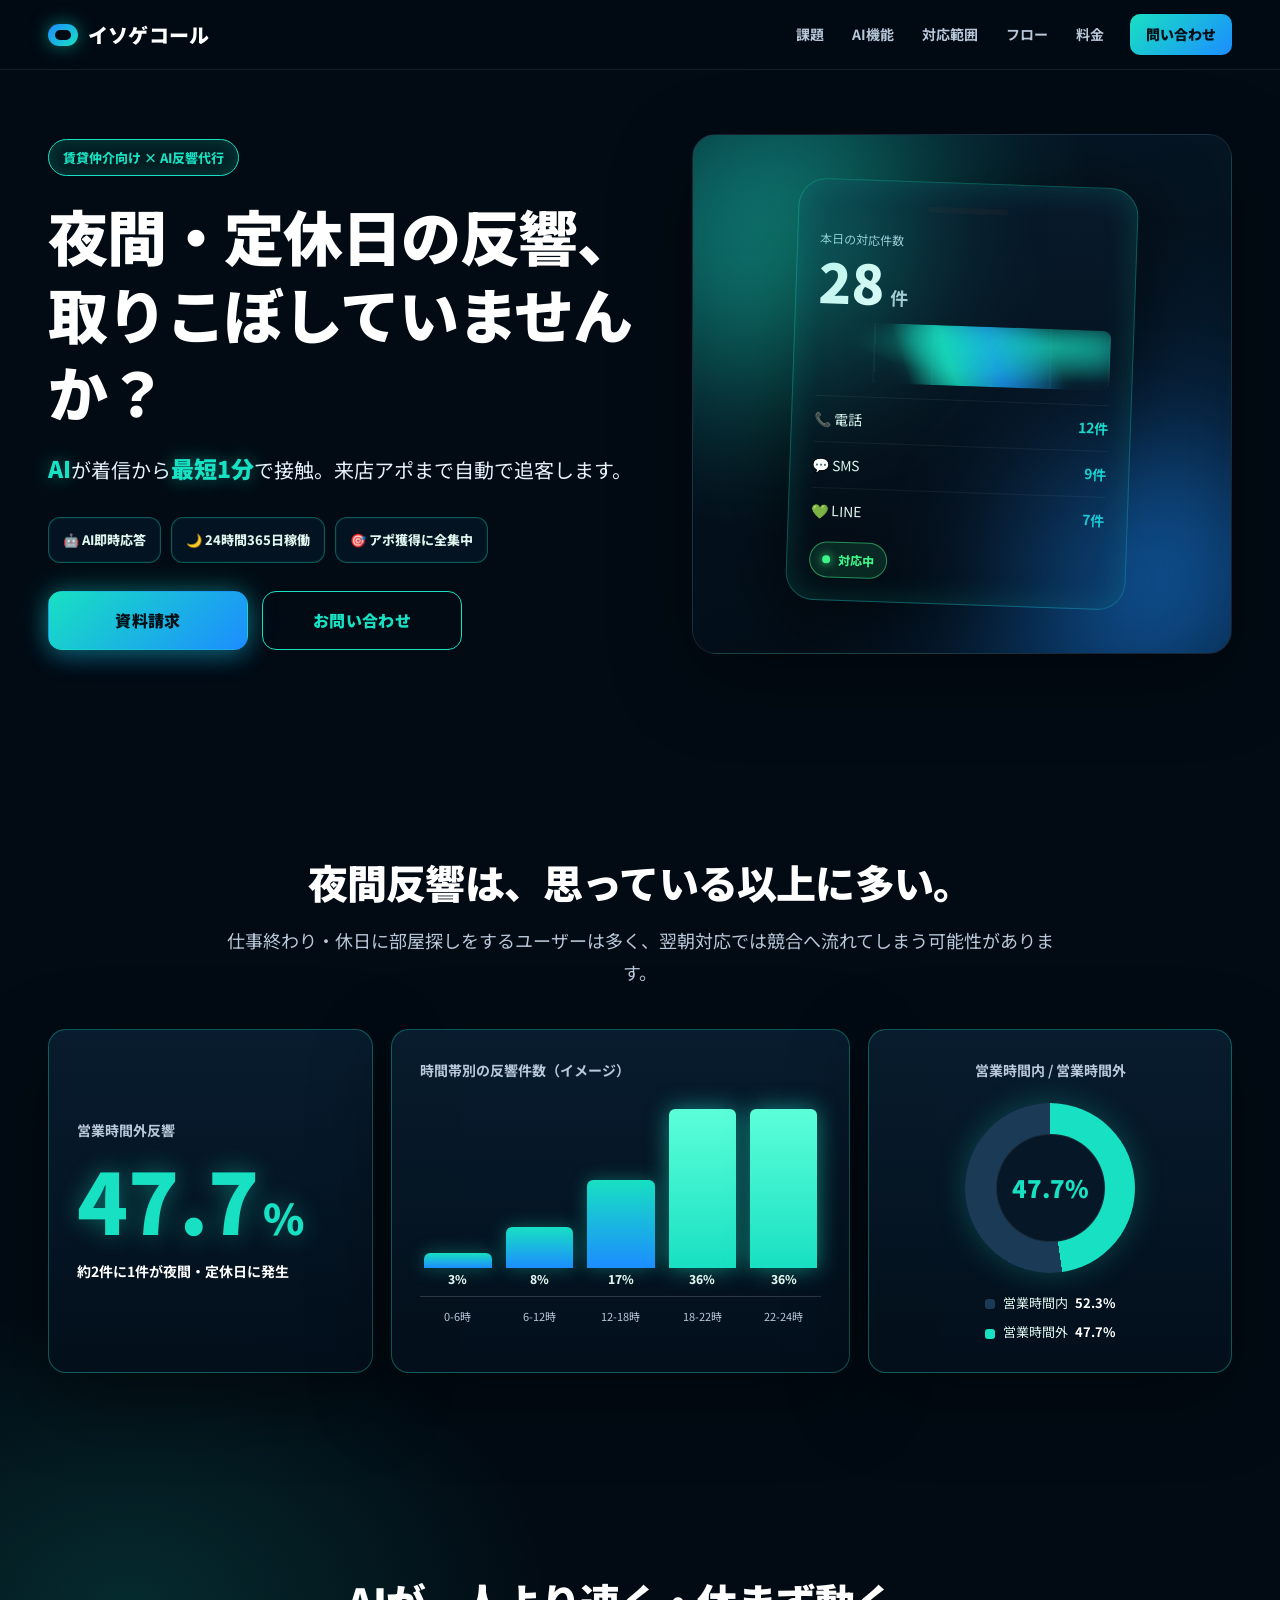
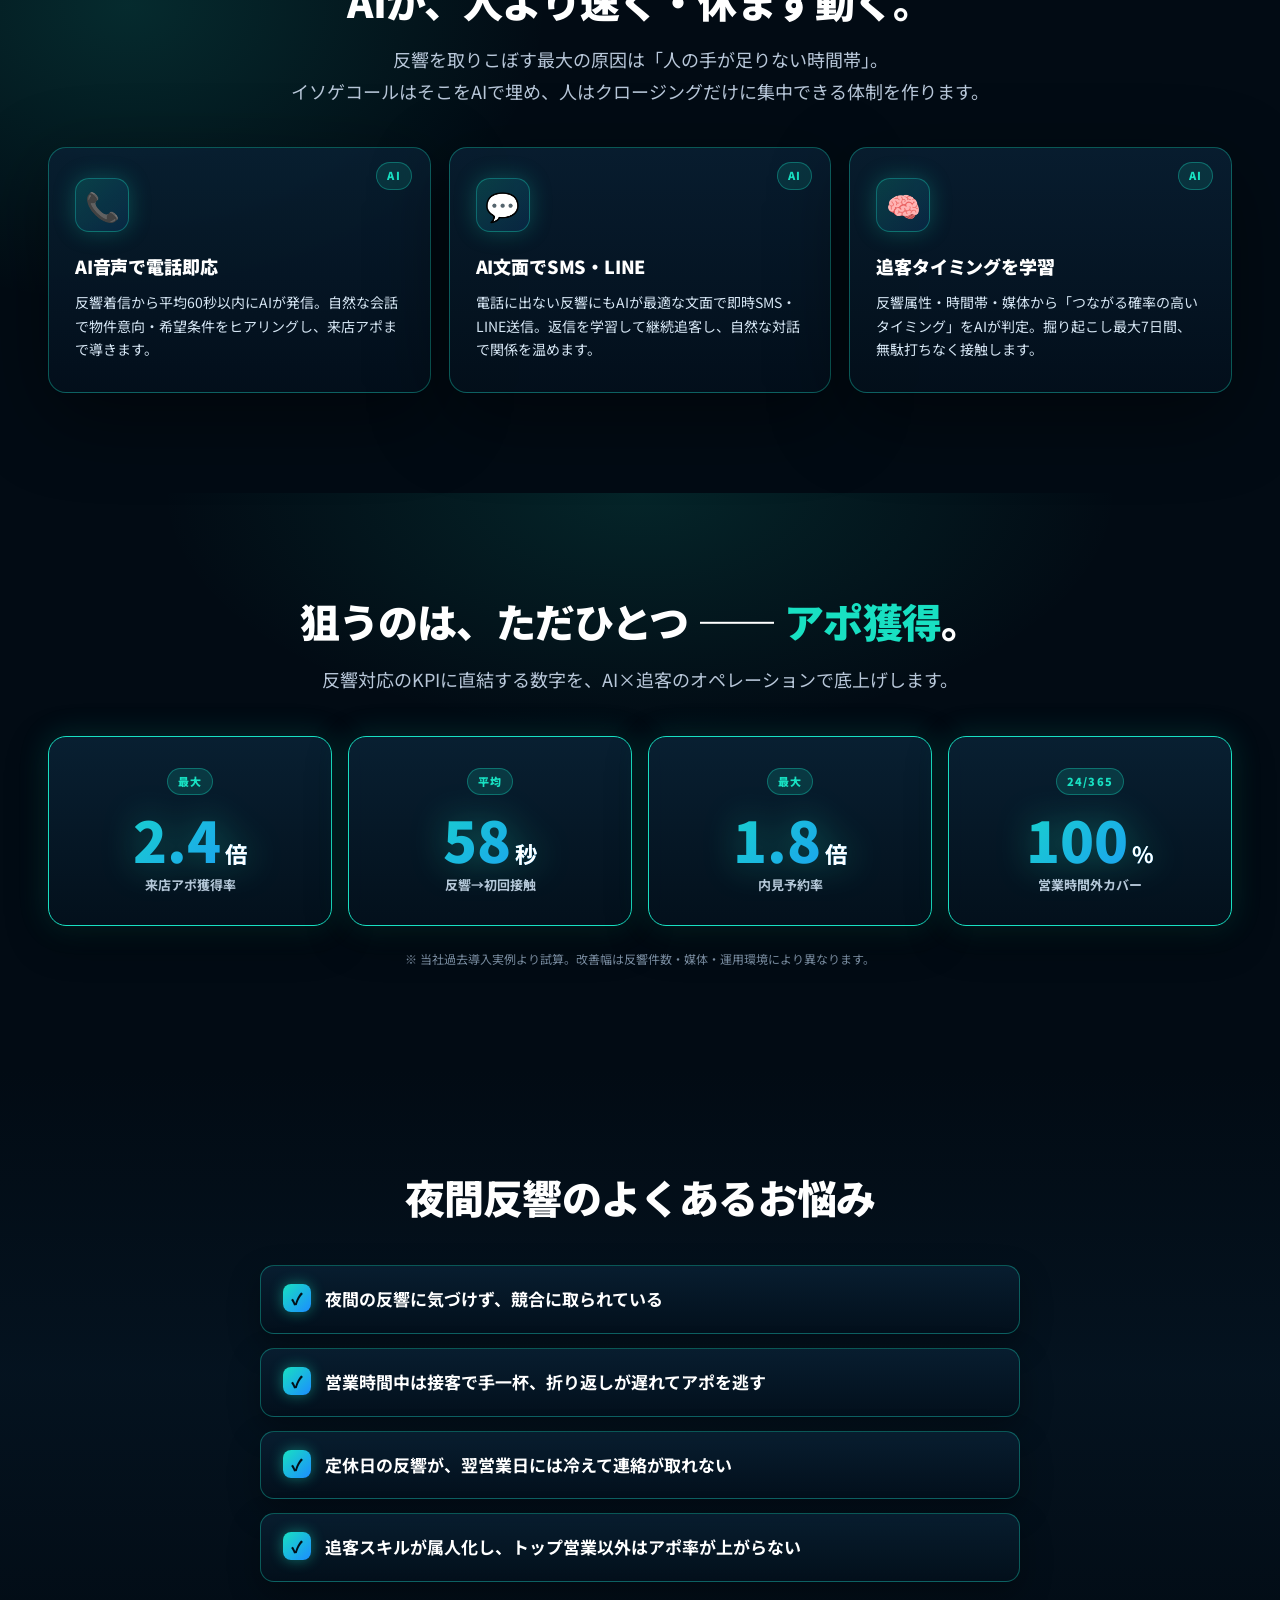
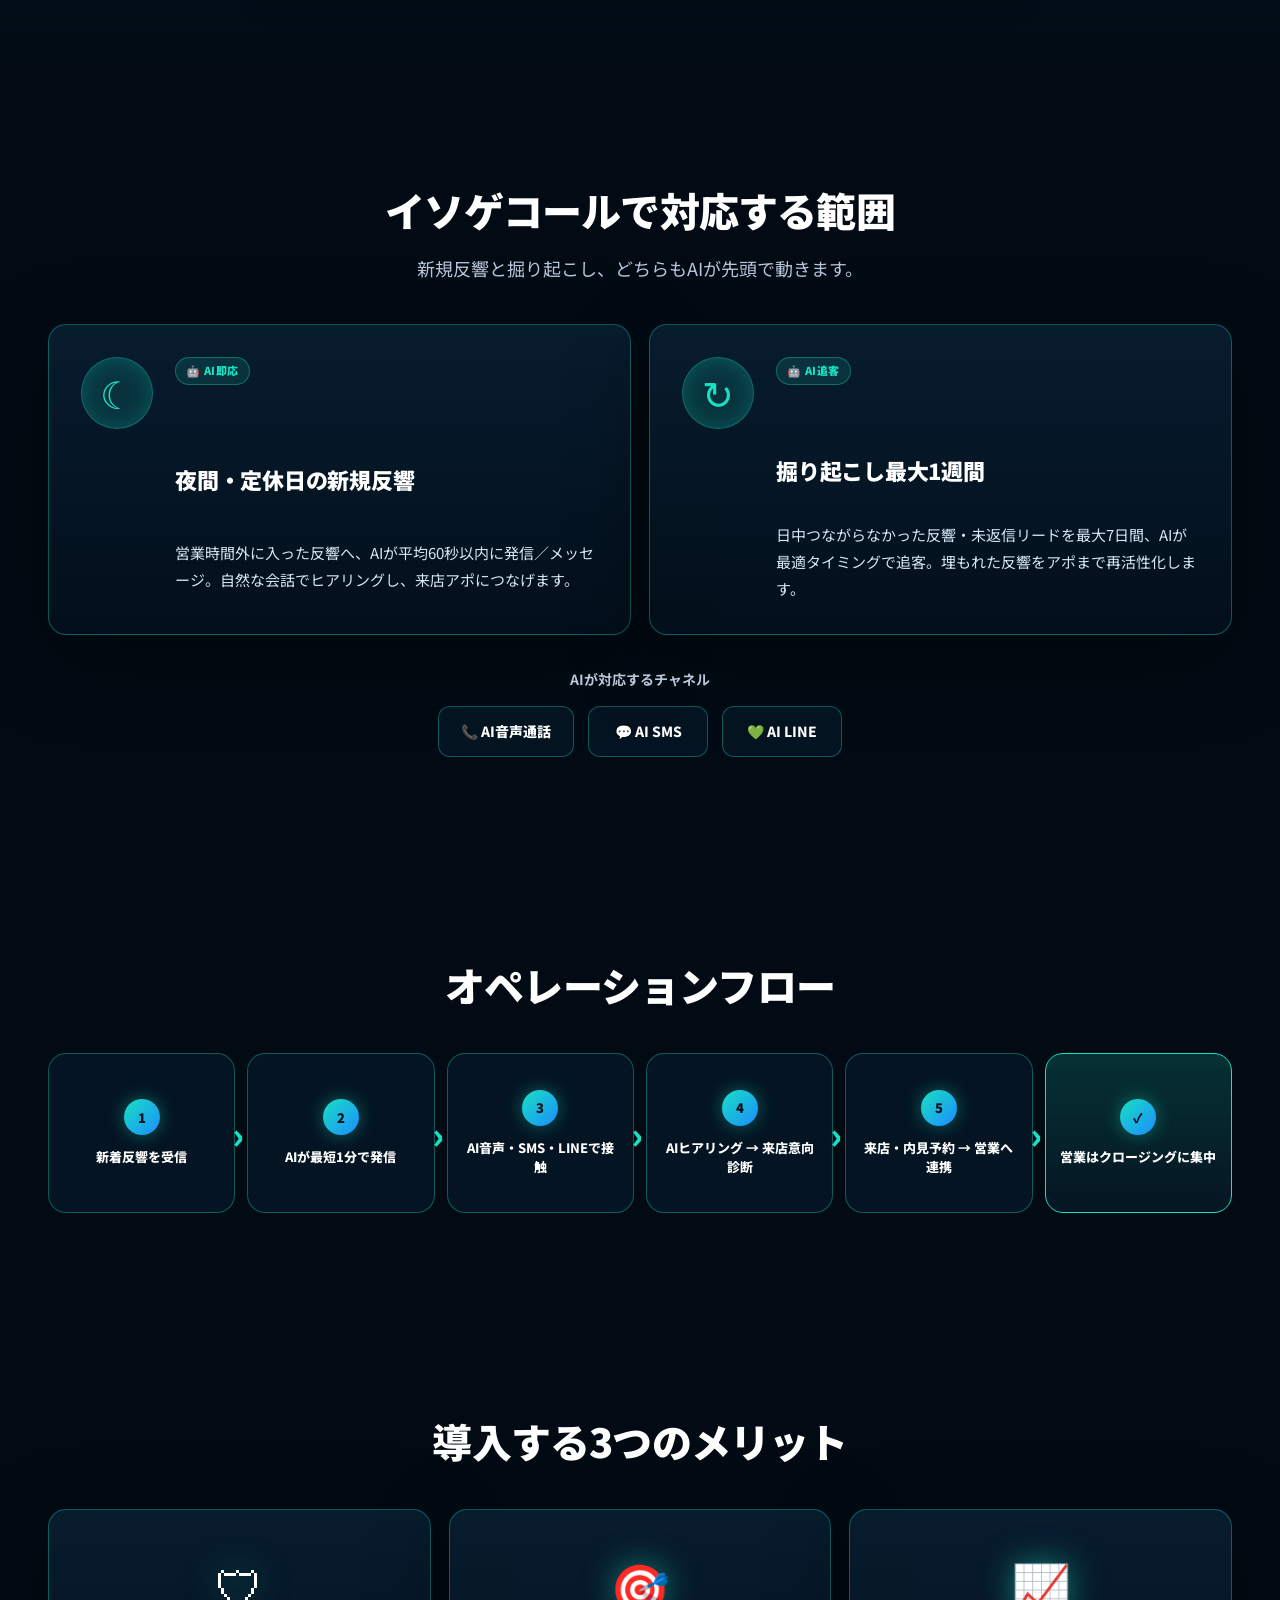
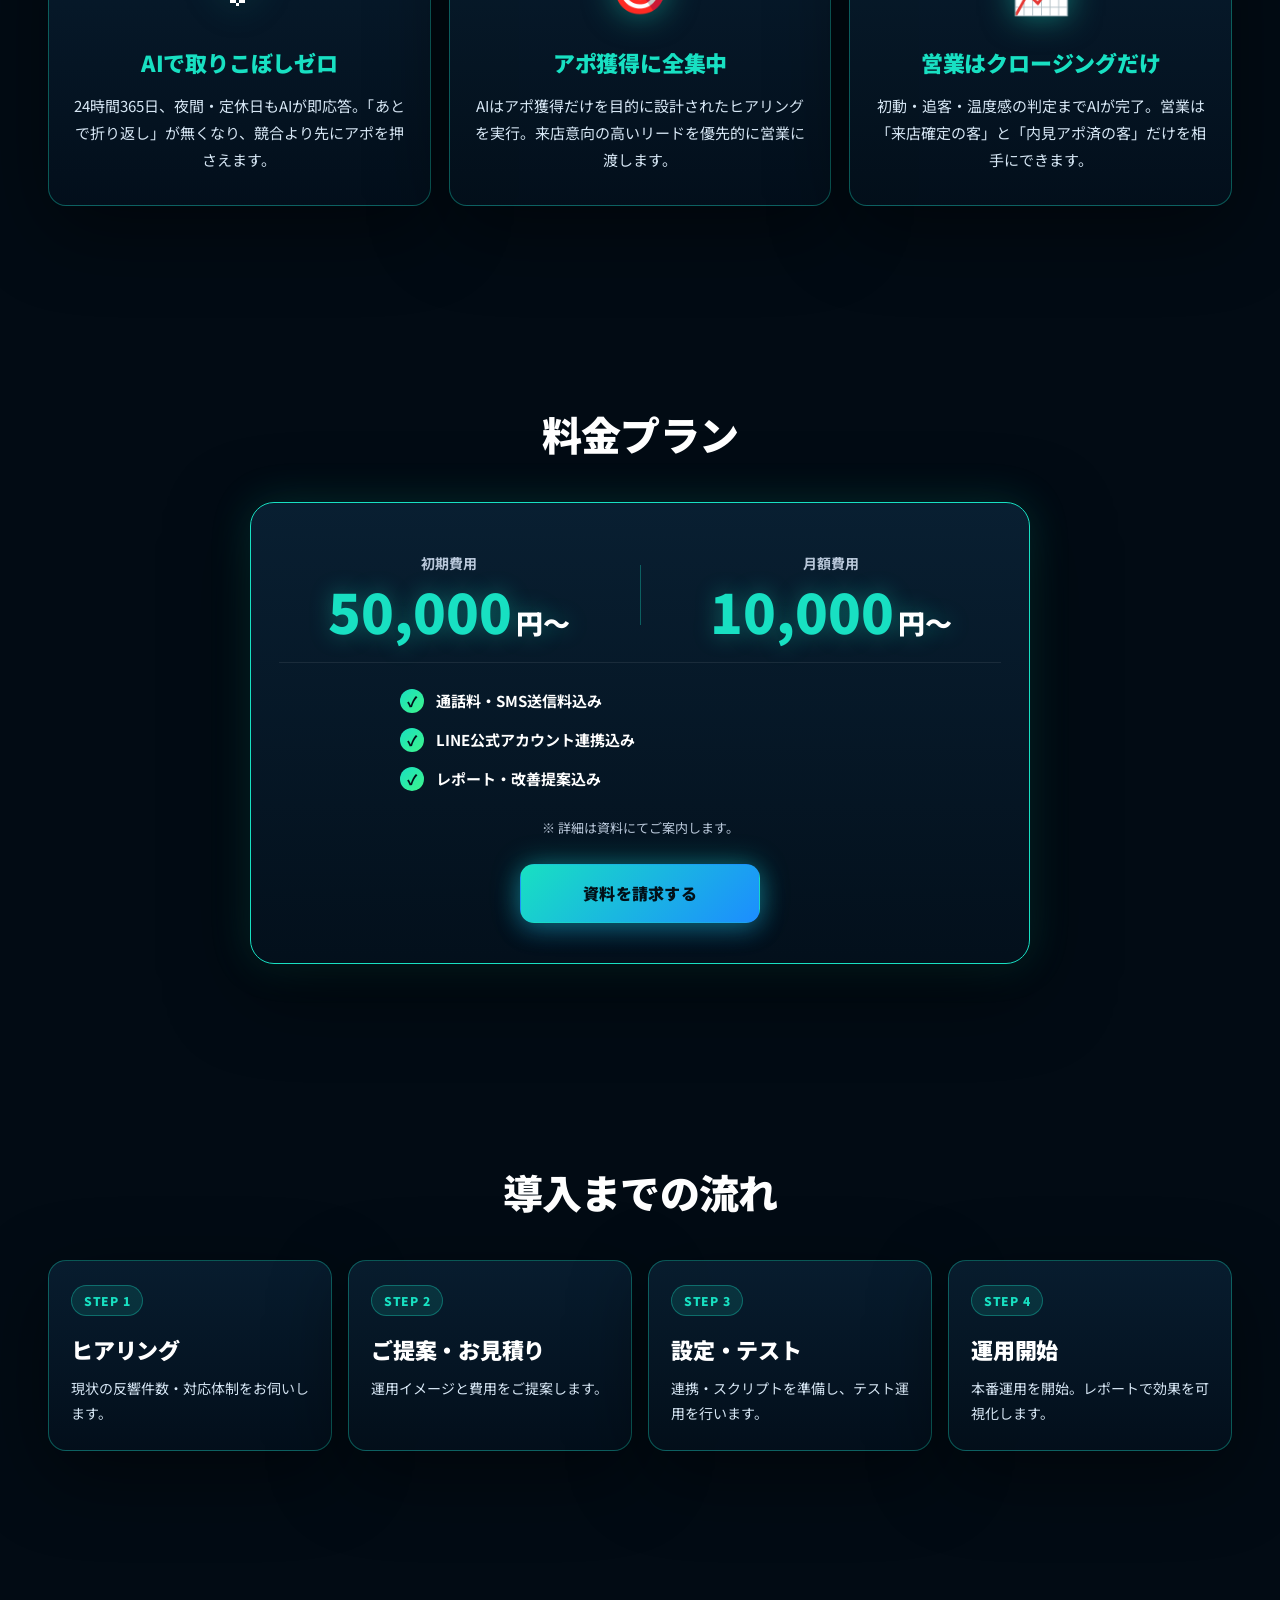
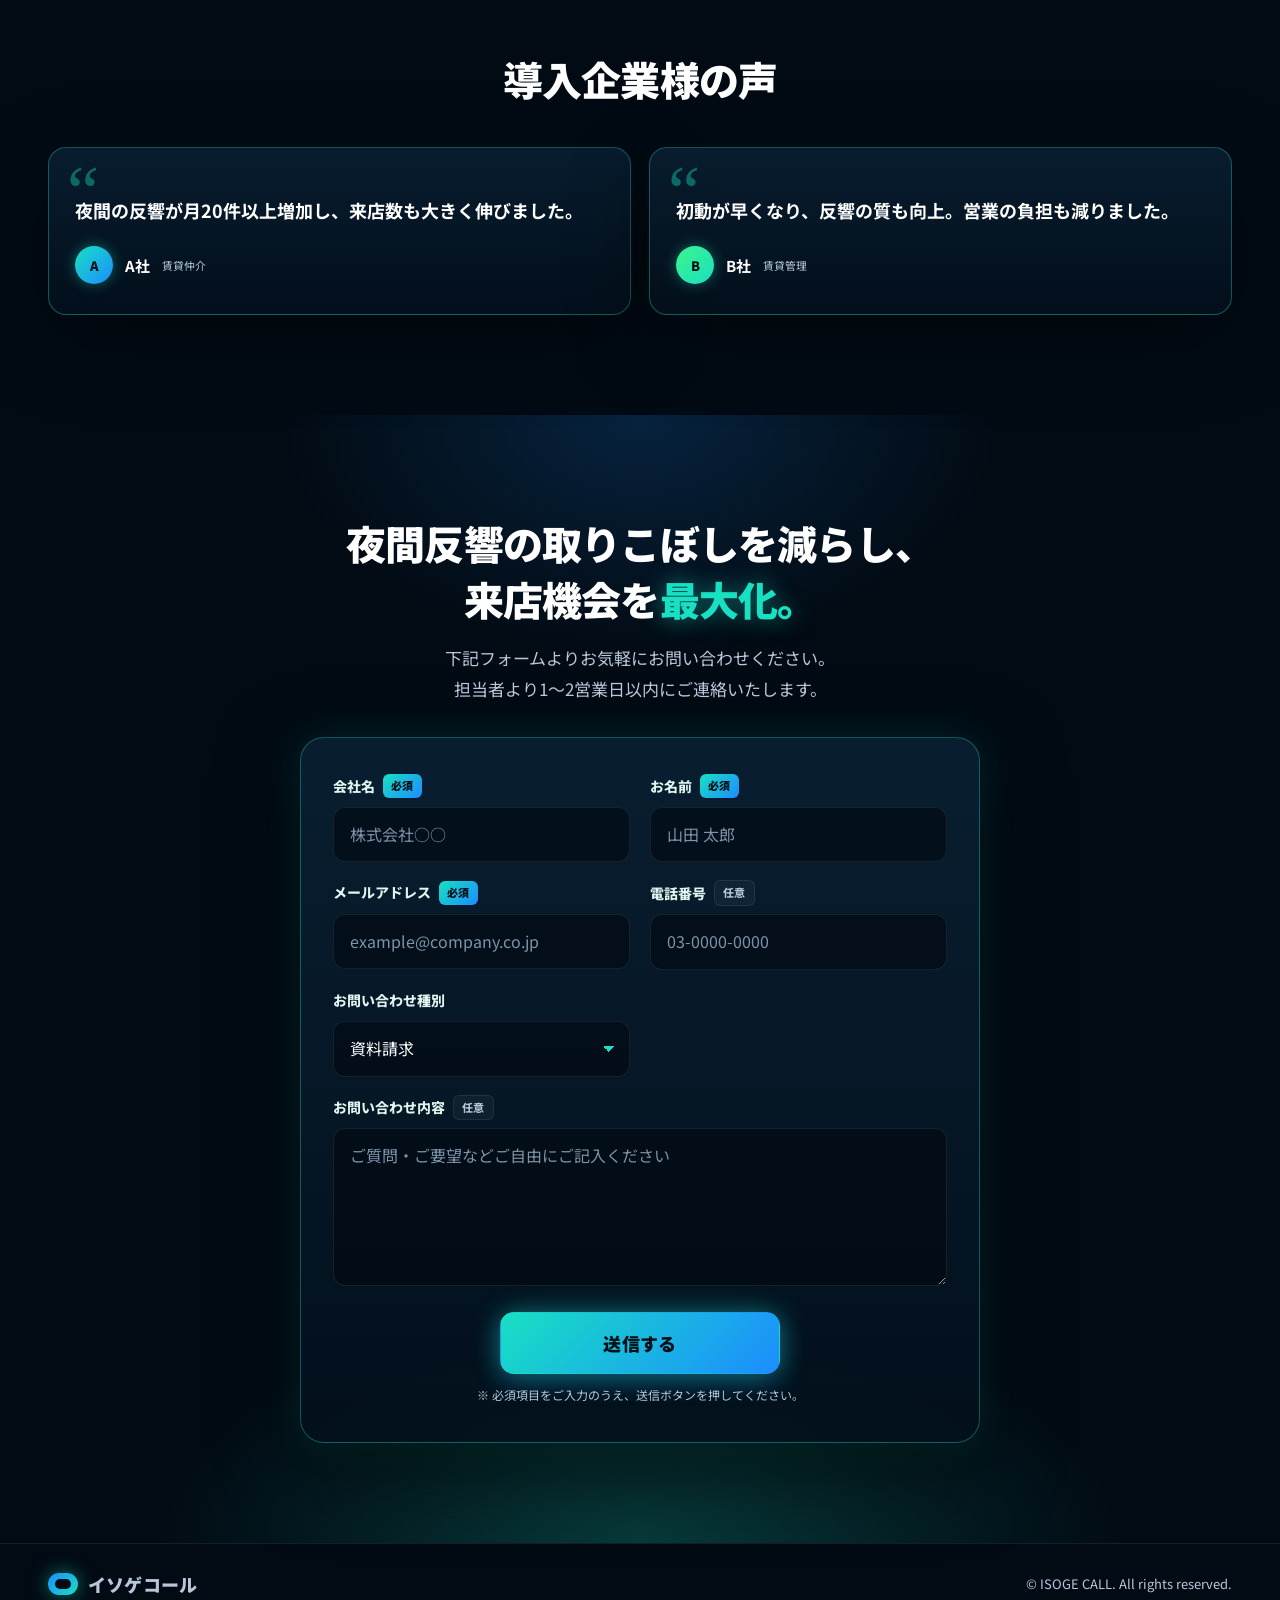
==== commit 7915334f: "feat: AI x apo focus, fix service-card layout" ====
--- a/index.html
+++ b/index.html
@@ -28,10 +28,10 @@
     </button>
     <nav class="nav" id="globalNav">
       <a href="#problem">課題</a>
+      <a href="#ai-capabilities">AI機能</a>
       <a href="#service">対応範囲</a>
       <a href="#flow">フロー</a>
       <a href="#price">料金</a>
-      <a href="#voice">事例</a>
       <a href="#contact" class="nav-cta">問い合わせ</a>
     </nav>
   </header>
@@ -42,13 +42,13 @@
     <section class="hero section">
       <div class="hero-inner">
         <div class="hero-copy">
-          <p class="badge">賃貸仲介会社向け</p>
+          <p class="badge">賃貸仲介向け × AI反響代行</p>
           <h1>夜間・定休日の反響、<br />取りこぼしていませんか？</h1>
-          <p class="lead">最短<strong>1分</strong>で初動。<br class="sp-only" />電話・SMS・LINEで追客までサポート。</p>
+          <p class="lead"><strong>AI</strong>が着信から<strong>最短1分</strong>で接触。<br class="sp-only" />来店アポまで自動で追客します。</p>
           <ul class="hero-chips" aria-label="サービスの特長">
-            <li>夜間の新規反響</li>
-            <li>掘り起こし最大1週間分</li>
-            <li>最短1分対応</li>
+            <li>🤖 AI即時応答</li>
+            <li>🌙 24時間365日稼働</li>
+            <li>🎯 アポ獲得に全集中</li>
           </ul>
           <div class="cta-row">
             <a class="btn primary" href="#contact">資料請求</a>
@@ -112,16 +112,72 @@
       </div>
     </section>
 
+    <!-- NEW: AIで動く仕組み -->
+    <section id="ai-capabilities" class="section ai-capabilities">
+      <div class="section-title">
+        <h2>AIが、人より速く・休まず動く。</h2>
+        <p>反響を取りこぼす最大の原因は「人の手が足りない時間帯」。<br />イソゲコールはそこをAIで埋め、人はクロージングだけに集中できる体制を作ります。</p>
+      </div>
+      <div class="ai-grid">
+        <article class="ai-card">
+          <div class="ai-icon" aria-hidden="true">📞</div>
+          <h3>AI音声で電話即応</h3>
+          <p>反響着信から平均60秒以内にAIが発信。自然な会話で物件意向・希望条件をヒアリングし、来店アポまで導きます。</p>
+        </article>
+        <article class="ai-card">
+          <div class="ai-icon" aria-hidden="true">💬</div>
+          <h3>AI文面でSMS・LINE</h3>
+          <p>電話に出ない反響にもAIが最適な文面で即時SMS・LINE送信。返信を学習して継続追客し、自然な対話で関係を温めます。</p>
+        </article>
+        <article class="ai-card">
+          <div class="ai-icon" aria-hidden="true">🧠</div>
+          <h3>追客タイミングを学習</h3>
+          <p>反響属性・時間帯・媒体から「つながる確率の高いタイミング」をAIが判定。掘り起こし最大7日間、無駄打ちなく接触します。</p>
+        </article>
+      </div>
+    </section>
+
+    <!-- NEW: アポ獲得KPI -->
+    <section class="section kpi">
+      <div class="section-title">
+        <h2>狙うのは、ただひとつ —— <span style="color:var(--aqua)">アポ獲得</span>。</h2>
+        <p>反響対応のKPIに直結する数字を、AI×追客のオペレーションで底上げします。</p>
+      </div>
+      <div class="kpi-grid">
+        <article class="kpi-card">
+          <span class="kpi-prefix">最大</span>
+          <strong class="kpi-num">2.4<span class="unit">倍</span></strong>
+          <p class="kpi-label">来店アポ獲得率</p>
+        </article>
+        <article class="kpi-card">
+          <span class="kpi-prefix">平均</span>
+          <strong class="kpi-num">58<span class="unit">秒</span></strong>
+          <p class="kpi-label">反響→初回接触</p>
+        </article>
+        <article class="kpi-card">
+          <span class="kpi-prefix">最大</span>
+          <strong class="kpi-num">1.8<span class="unit">倍</span></strong>
+          <p class="kpi-label">内見予約率</p>
+        </article>
+        <article class="kpi-card">
+          <span class="kpi-prefix">24/365</span>
+          <strong class="kpi-num">100<span class="unit">%</span></strong>
+          <p class="kpi-label">営業時間外カバー</p>
+        </article>
+      </div>
+      <p class="kpi-note">※ 当社過去導入実例より試算。改善幅は反響件数・媒体・運用環境により異なります。</p>
+    </section>
+
     <!-- 3. よくある悩み -->
     <section class="section worries">
       <div class="section-title">
         <h2>夜間反響のよくあるお悩み</h2>
       </div>
       <ul class="check-list">
-        <li><span class="check" aria-hidden="true">✓</span>夜間の反響に気づけず、機会損失が発生</li>
-        <li><span class="check" aria-hidden="true">✓</span>営業時間中は対応に追われ、折り返しが遅れる</li>
-        <li><span class="check" aria-hidden="true">✓</span>定休日の反響が、翌営業日まで放置される</li>
-        <li><span class="check" aria-hidden="true">✓</span>追客が属人化し、対応品質にバラつきがある</li>
+        <li><span class="check" aria-hidden="true">✓</span>夜間の反響に気づけず、競合に取られている</li>
+        <li><span class="check" aria-hidden="true">✓</span>営業時間中は接客で手一杯、折り返しが遅れてアポを逃す</li>
+        <li><span class="check" aria-hidden="true">✓</span>定休日の反響が、翌営業日には冷えて連絡が取れない</li>
+        <li><span class="check" aria-hidden="true">✓</span>追客スキルが属人化し、トップ営業以外はアポ率が上がらない</li>
       </ul>
     </section>
 
@@ -129,25 +185,28 @@
     <section id="service" class="section service">
       <div class="section-title">
         <h2>イソゲコールで対応する範囲</h2>
+        <p>新規反響と掘り起こし、どちらもAIが先頭で動きます。</p>
       </div>
       <div class="service-grid">
         <article class="service-card">
           <div class="icon" aria-hidden="true">☾</div>
-          <h3>夜間の新規反響</h3>
-          <p>営業時間外に入った新規反響へ、スピーディーに初回接触。来店・内見予約につながる初動を代行します。</p>
+          <span class="badge-ai">🤖 AI即応</span>
+          <h3>夜間・定休日の新規反響</h3>
+          <p>営業時間外に入った反響へ、AIが平均60秒以内に発信／メッセージ。自然な会話でヒアリングし、来店アポにつなげます。</p>
         </article>
         <article class="service-card">
           <div class="icon" aria-hidden="true">↻</div>
-          <h3>掘り起こし最大1週間分</h3>
-          <p>日中つながらなかった反響や未返信リードを、最大7日分まで追客。埋もれた反響を再活性化します。</p>
+          <span class="badge-ai">🤖 AI追客</span>
+          <h3>掘り起こし最大1週間</h3>
+          <p>日中つながらなかった反響・未返信リードを最大7日間、AIが最適タイミングで追客。埋もれた反響をアポまで再活性化します。</p>
         </article>
       </div>
       <div class="channels" aria-label="対応チャネル">
-        <p class="channels-label">対応チャネル</p>
+        <p class="channels-label">AIが対応するチャネル</p>
         <div class="channels-row">
-          <span>📞 電話</span>
-          <span>💬 SMS</span>
-          <span>💚 LINE</span>
+          <span>📞 AI音声通話</span>
+          <span>💬 AI SMS</span>
+          <span>💚 AI LINE</span>
         </div>
       </div>
     </section>
@@ -159,11 +218,11 @@
       </div>
       <ol class="flow-list">
         <li class="flow-step"><b>1</b><span>新着反響を受信</span></li>
-        <li class="flow-step"><b>2</b><span>最短1分で初動</span></li>
-        <li class="flow-step"><b>3</b><span>電話・SMS・LINEで接触</span></li>
-        <li class="flow-step"><b>4</b><span>ヒアリング・追客</span></li>
+        <li class="flow-step"><b>2</b><span>AIが最短1分で発信</span></li>
+        <li class="flow-step"><b>3</b><span>AI音声・SMS・LINEで接触</span></li>
+        <li class="flow-step"><b>4</b><span>AIヒアリング → 来店意向診断</span></li>
         <li class="flow-step"><b>5</b><span>来店・内見予約 → 営業へ連携</span></li>
-        <li class="flow-step last"><b>✓</b><span>営業は接客に集中</span></li>
+        <li class="flow-step last"><b>✓</b><span>営業はクロージングに集中</span></li>
       </ol>
     </section>
 
@@ -175,18 +234,18 @@
       <div class="merit-grid">
         <article class="merit-card">
           <div class="merit-icon" aria-hidden="true">🛡</div>
-          <h3>取りこぼし防止</h3>
-          <p>夜間・定休日の反響を逃さず、反響機会を最大化します。</p>
+          <h3>AIで取りこぼしゼロ</h3>
+          <p>24時間365日、夜間・定休日もAIが即応答。「あとで折り返し」が無くなり、競合より先にアポを押さえます。</p>
         </article>
         <article class="merit-card">
-          <div class="merit-icon" aria-hidden="true">📅</div>
-          <h3>アポ獲得支援</h3>
-          <p>スピーディーな初動と追客で、来店・内見予約を増やします。</p>
+          <div class="merit-icon" aria-hidden="true">🎯</div>
+          <h3>アポ獲得に全集中</h3>
+          <p>AIはアポ獲得だけを目的に設計されたヒアリングを実行。来店意向の高いリードを優先的に営業に渡します。</p>
         </article>
         <article class="merit-card">
           <div class="merit-icon" aria-hidden="true">📈</div>
-          <h3>営業負荷を軽減</h3>
-          <p>初動・追客をプロに任せて、営業は接客に集中できます。</p>
+          <h3>営業はクロージングだけ</h3>
+          <p>初動・追客・温度感の判定までAIが完了。営業は「来店確定の客」と「内見アポ済の客」だけを相手にできます。</p>
         </article>
       </div>
     </section>
--- a/style.css
+++ b/style.css
@@ -263,6 +263,79 @@
 .pie-legend .dot-out{background:var(--aqua)}
 
 /* =========================
+   AI Capabilities
+   ========================= */
+.ai-grid{
+  max-width:var(--container);margin:0 auto;
+  display:grid;grid-template-columns:repeat(3,1fr);gap:18px;
+}
+.ai-card{
+  background:linear-gradient(180deg, rgba(9,32,51,.85), rgba(3,16,28,.85));
+  border:1px solid var(--line);border-radius:var(--radius);
+  padding:30px 26px;box-shadow:var(--shadow);
+  position:relative;overflow:hidden;
+}
+.ai-card::before{
+  content:"AI";
+  position:absolute;top:14px;right:18px;
+  font-size:11px;font-weight:900;letter-spacing:.1em;
+  color:var(--aqua);
+  background:rgba(24,224,194,.12);border:1px solid var(--line);
+  padding:3px 10px;border-radius:99px;
+}
+.ai-card .ai-icon{
+  width:54px;height:54px;border-radius:14px;
+  display:grid;place-items:center;font-size:28px;
+  background:linear-gradient(135deg, rgba(24,224,194,.18), rgba(28,141,255,.12));
+  border:1px solid var(--line);
+  margin-bottom:18px;
+  box-shadow:0 0 22px rgba(24,224,194,.25);
+}
+.ai-card h3{font-size:18px;margin-bottom:8px;color:#fff}
+.ai-card p{color:#d6e6f4;font-size:14px;line-height:1.7}
+
+/* =========================
+   KPI Section
+   ========================= */
+.kpi{
+  background:
+    radial-gradient(800px 400px at 50% 0%, rgba(24,224,194,.12), transparent 60%);
+}
+.kpi-grid{
+  max-width:var(--container);margin:0 auto;
+  display:grid;grid-template-columns:repeat(4,1fr);gap:16px;
+}
+.kpi-card{
+  background:linear-gradient(180deg, rgba(9,32,51,.95), rgba(3,16,28,.95));
+  border:1px solid var(--aqua);border-radius:var(--radius);
+  padding:28px 22px;text-align:center;
+  box-shadow:0 12px 40px rgba(0,0,0,.4), 0 0 30px rgba(24,224,194,.18);
+  position:relative;
+}
+.kpi-card .kpi-prefix{
+  display:inline-block;font-size:11px;font-weight:900;color:var(--aqua);
+  letter-spacing:.1em;margin-bottom:10px;
+  background:rgba(24,224,194,.14);border:1px solid var(--line);
+  padding:3px 10px;border-radius:99px;
+}
+.kpi-card .kpi-num{
+  font-size:clamp(40px, 5vw, 56px);font-weight:900;line-height:1;
+  background:linear-gradient(135deg, var(--aqua), var(--blue));
+  -webkit-background-clip:text;background-clip:text;color:transparent;
+  display:block;margin:6px 0;
+  text-shadow:none;filter:drop-shadow(0 0 18px rgba(24,224,194,.4));
+}
+.kpi-card .kpi-num .unit{
+  font-size:.4em;color:#fff;font-weight:700;margin-left:4px;
+  -webkit-text-fill-color:#fff;
+}
+.kpi-card .kpi-label{color:var(--muted);font-size:13px;font-weight:700;margin-top:6px}
+.kpi-note{
+  max-width:var(--container);margin:22px auto 0;
+  color:var(--muted-2);font-size:12px;text-align:center;
+}
+
+/* =========================
    Worries (checklist)
    ========================= */
 .worries{background:linear-gradient(180deg, transparent, rgba(6,24,39,.6), transparent)}
@@ -297,7 +370,7 @@
   background:linear-gradient(180deg, rgba(9,32,51,.85), rgba(3,16,28,.85));
   border:1px solid var(--line);border-radius:var(--radius);
   padding:32px;box-shadow:var(--shadow);
-  display:grid;grid-template-columns:auto 1fr;gap:22px;align-items:start;
+  display:grid;grid-template-columns:72px 1fr;gap:22px;align-items:start;
 }
 .service-card .icon{
   width:72px;height:72px;border-radius:50%;
@@ -306,8 +379,15 @@
   border:1px solid var(--line);color:var(--aqua);
   box-shadow:0 0 24px rgba(24,224,194,.22) inset;
 }
-.service-card h3{margin-bottom:8px}
-.service-card p{color:#d6e6f4;font-size:15px}
+.service-card h3{margin:0 0 8px;grid-column:2}
+.service-card p{color:#d6e6f4;font-size:15px;grid-column:2}
+.service-card .badge-ai{
+  grid-column:2;display:inline-flex;align-items:center;gap:6px;
+  font-size:11px;font-weight:900;color:var(--aqua);
+  background:rgba(24,224,194,.12);border:1px solid var(--line);
+  padding:3px 10px;border-radius:99px;margin-bottom:6px;justify-self:start;
+  letter-spacing:.04em;
+}
 
 .channels{max-width:var(--container);margin:32px auto 0;text-align:center}
 .channels-label{color:var(--muted);font-weight:700;margin-bottom:14px;font-size:14px}
@@ -616,6 +696,9 @@
   .stats-grid{grid-template-columns:1fr 1fr;gap:14px}
   .stats-grid .big-number{grid-column:1 / -1}
 
+  .ai-grid{grid-template-columns:1fr;gap:14px}
+  .kpi-grid{grid-template-columns:1fr 1fr;gap:12px}
+
   .service-grid,.voice-grid,.merit-grid{grid-template-columns:1fr;gap:14px}
   .merit-grid{grid-template-columns:1fr 1fr}
 
@@ -662,6 +745,12 @@
 
   .service-card{grid-template-columns:1fr;padding:24px 20px;gap:14px;text-align:left}
   .service-card .icon{width:60px;height:60px;font-size:30px}
+  .service-card h3,.service-card p,.service-card .badge-ai{grid-column:1}
+
+  .ai-card{padding:24px 20px}
+  .kpi-grid{grid-template-columns:1fr 1fr;gap:10px}
+  .kpi-card{padding:22px 16px}
+  .kpi-card .kpi-num{font-size:38px}
   .channels-row{gap:8px}
   .channels-row span{flex:1 1 calc(33% - 8px);min-width:0;padding:10px 8px;font-size:13px}
 
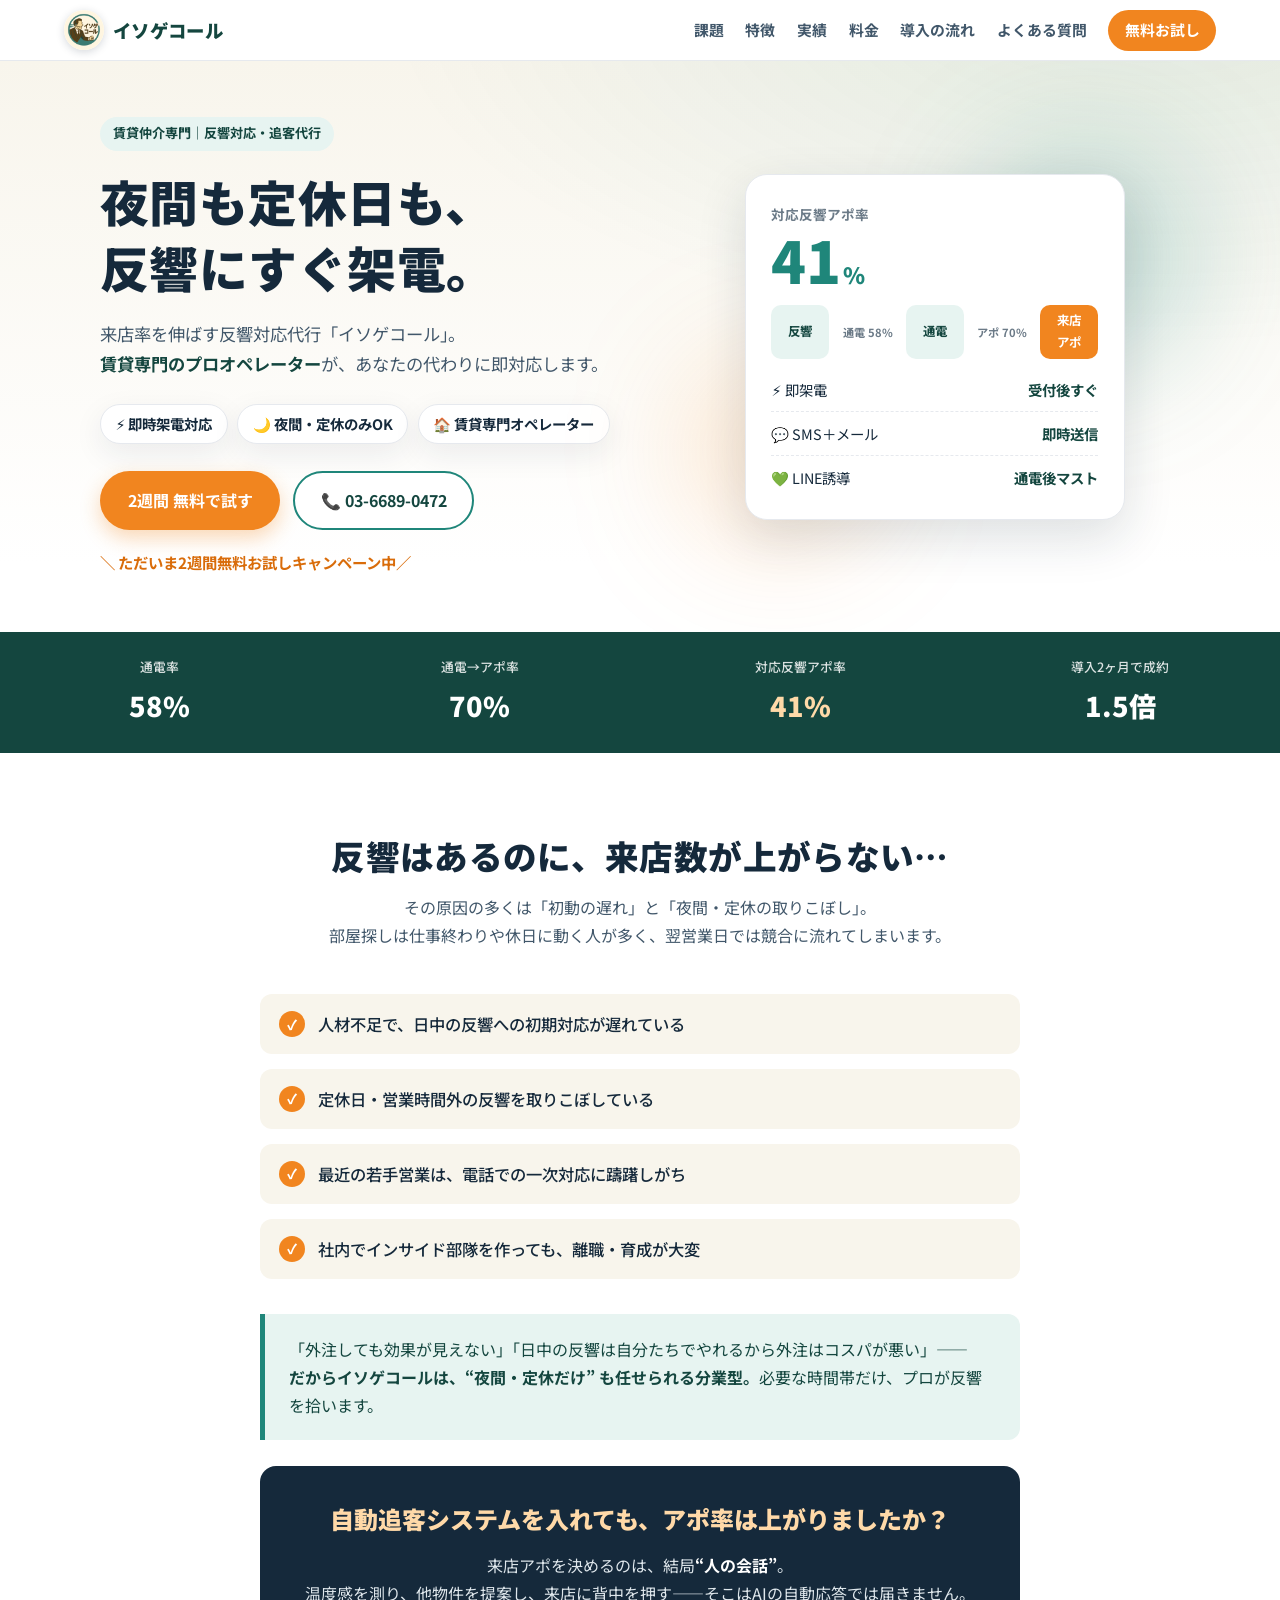
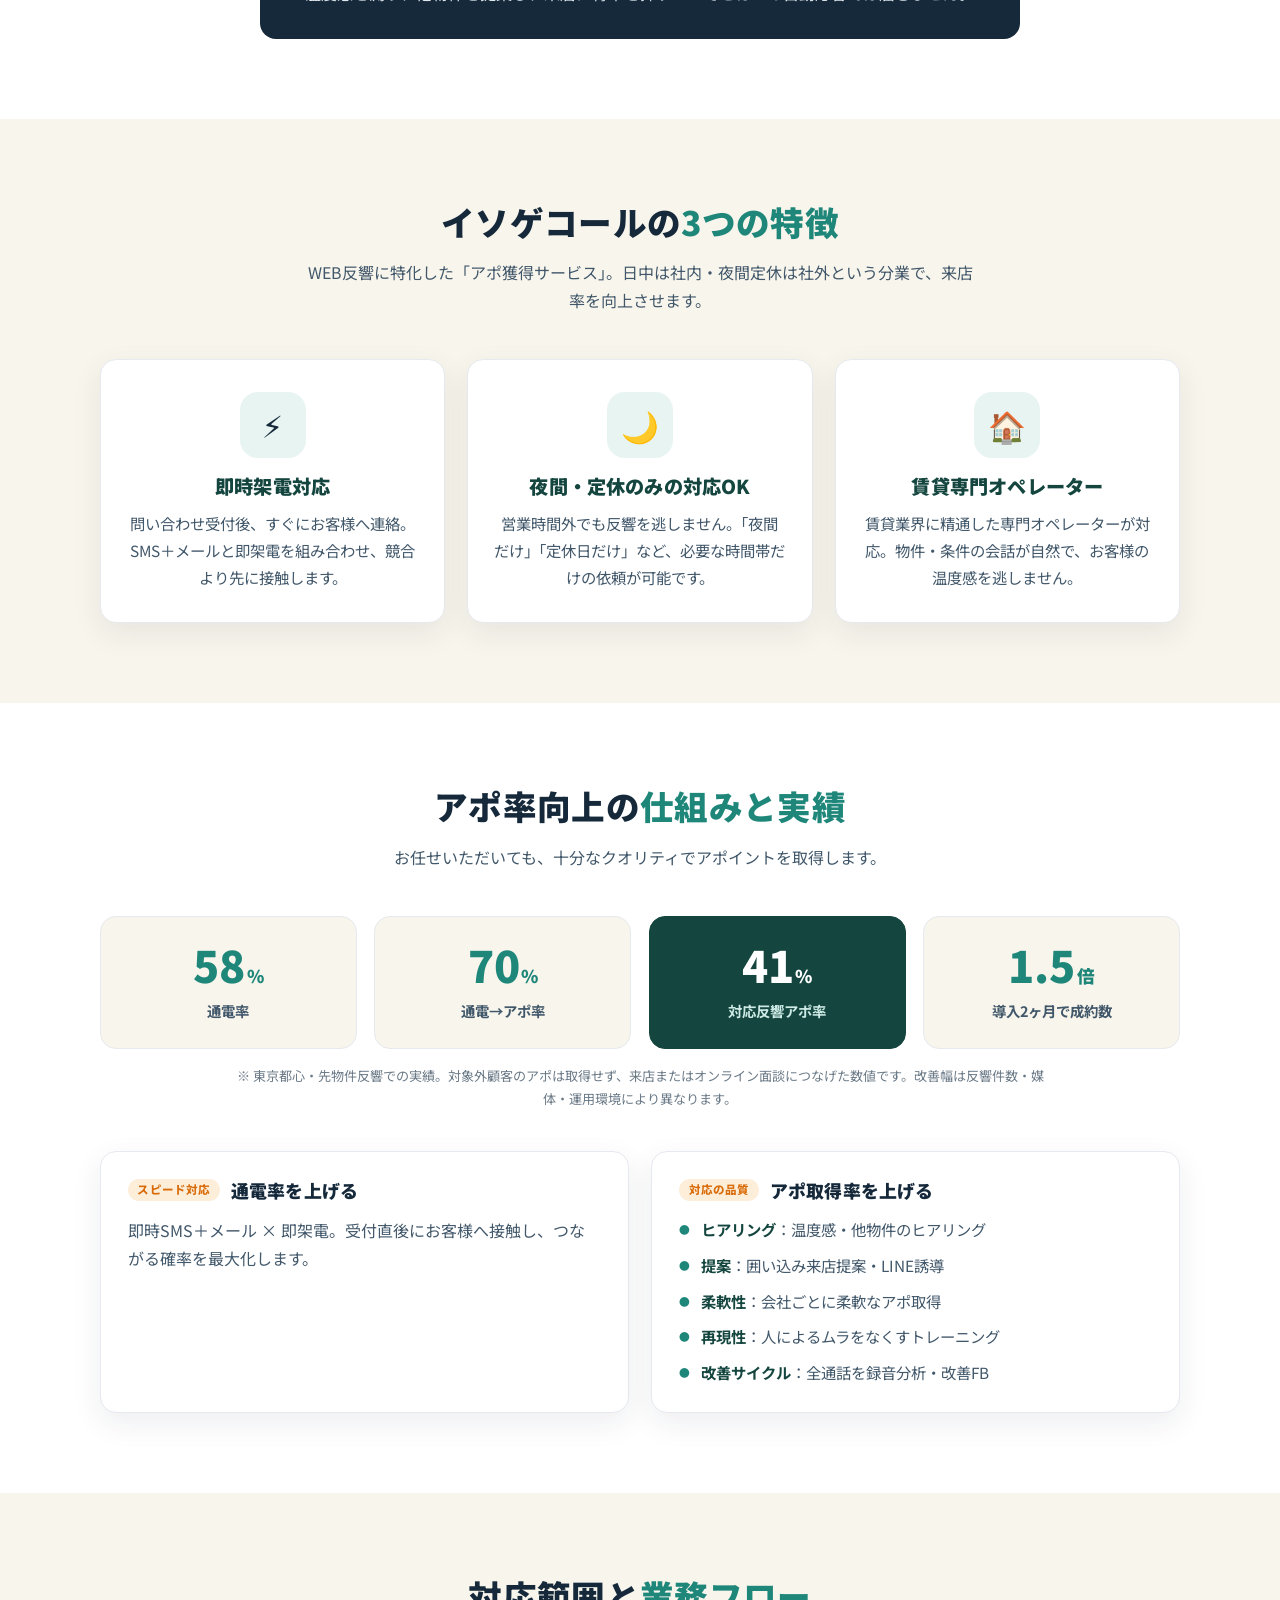
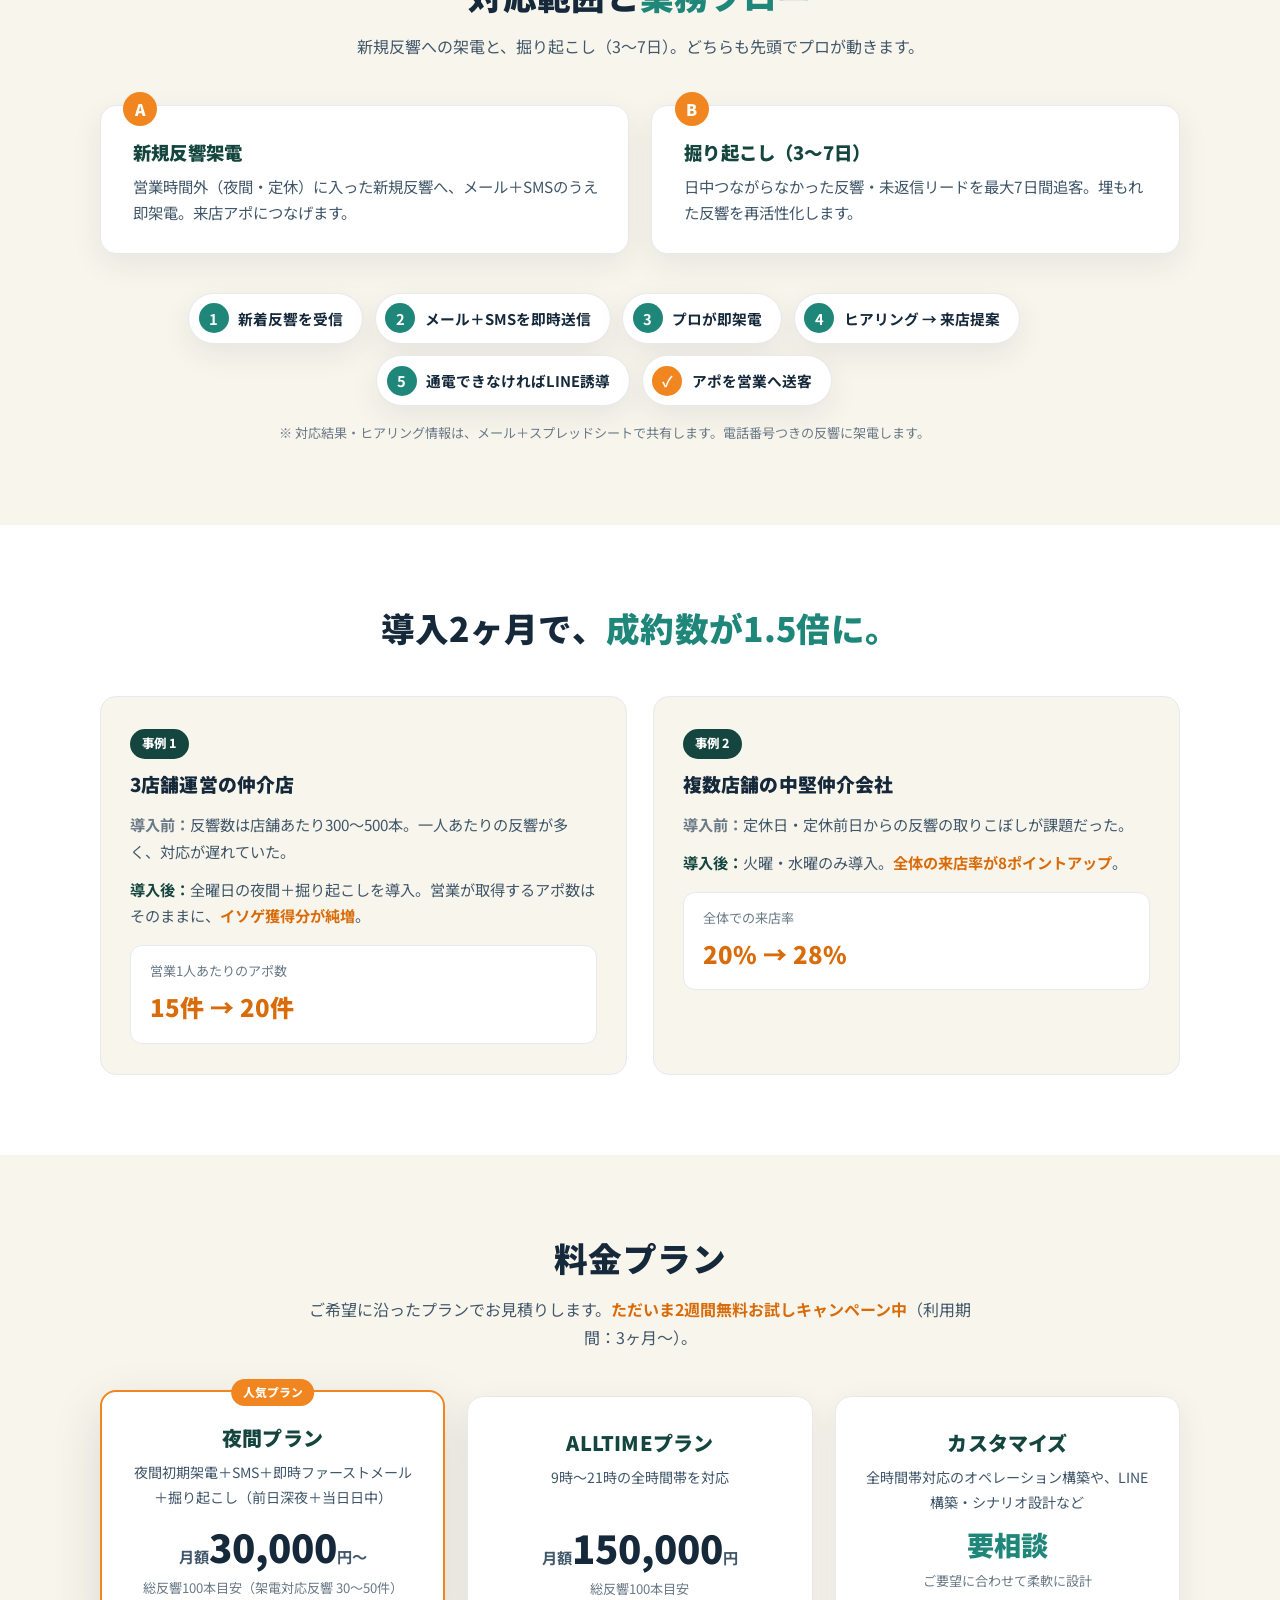
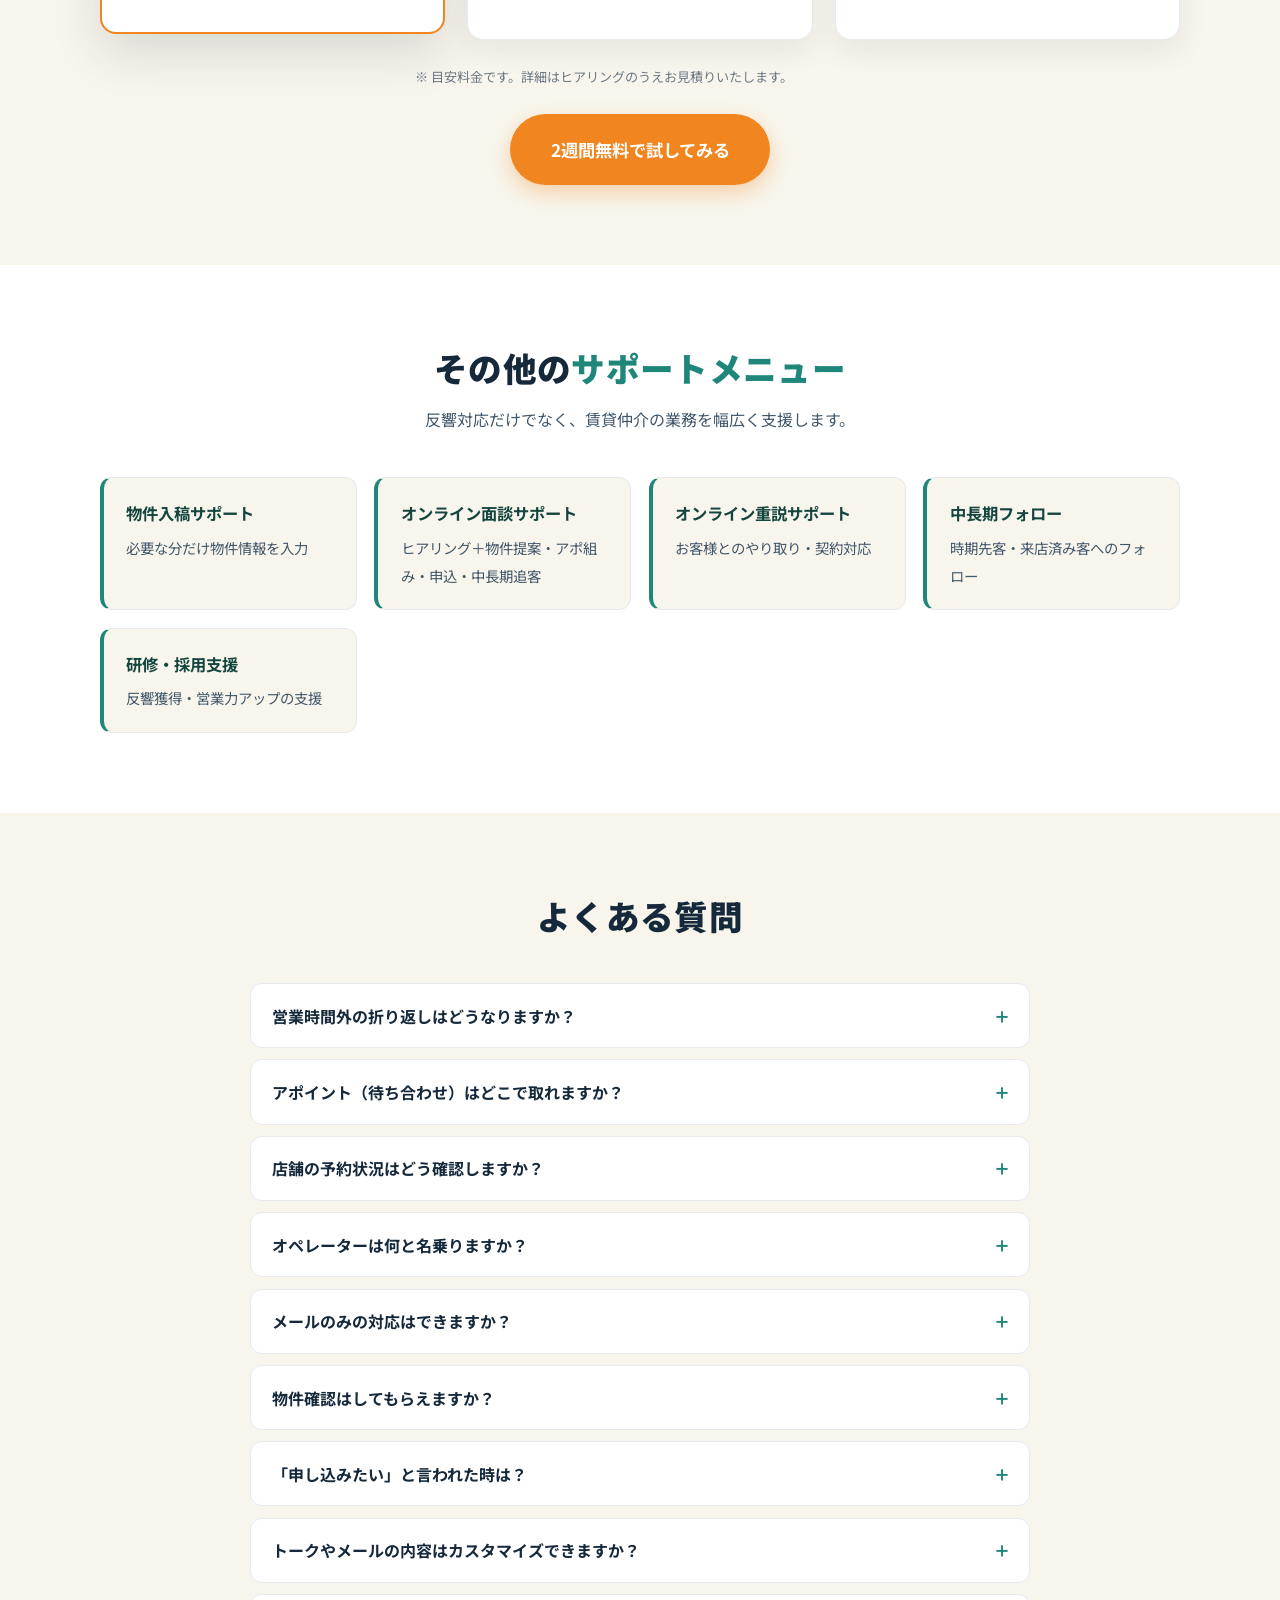
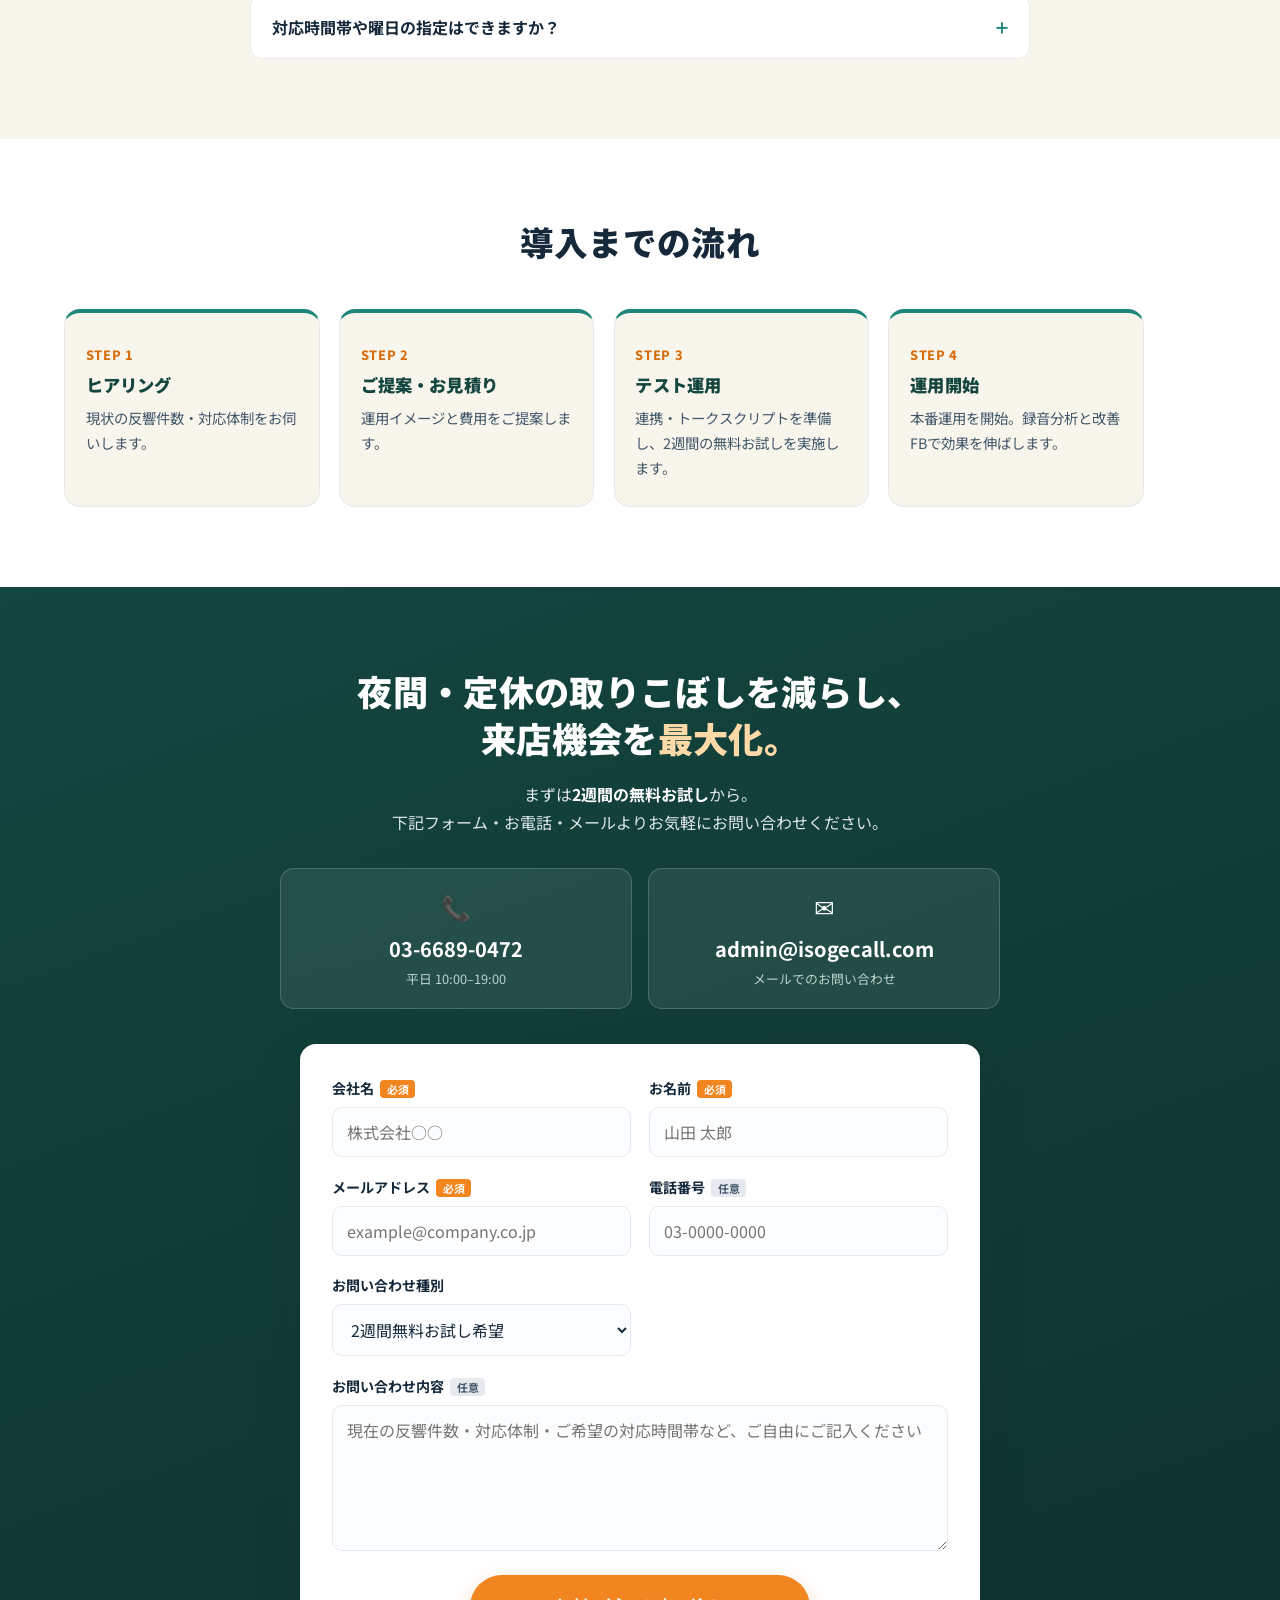
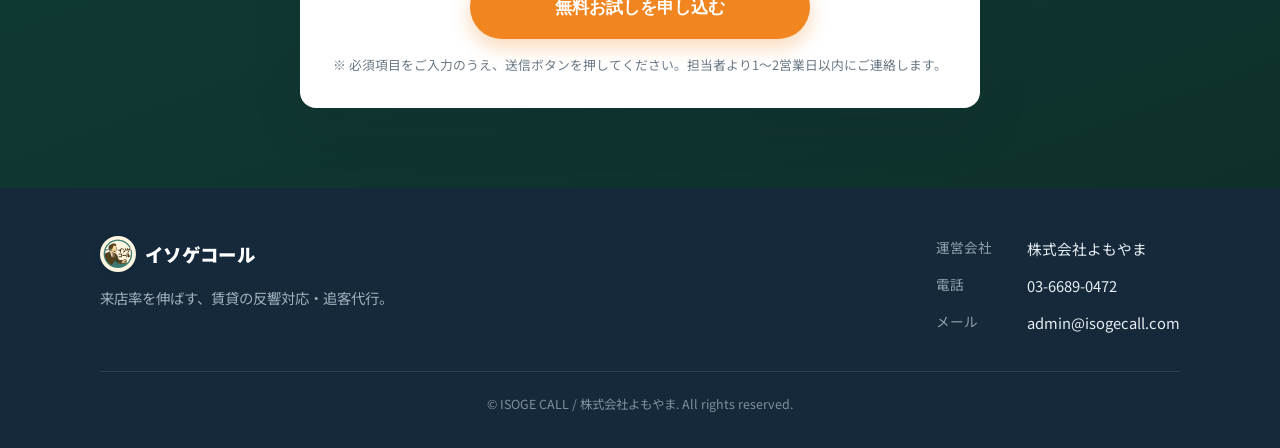
==== commit fd1be413: "feat: プロオペレーター主体に全面刷新＋独自ドメイン/SEO対応 - 打ち出しをAI主体→賃貸専門プロオペレーター主体へ（営業資料に忠実） - 実績/料金/事例/Q&A/連絡先を営業資料の実数値に" ====
--- a/index.html
+++ b/index.html
@@ -3,24 +3,97 @@
 <head>
   <meta charset="utf-8" />
   <meta name="viewport" content="width=device-width, initial-scale=1, viewport-fit=cover" />
-  <meta name="theme-color" content="#020b14" />
-  <title>イソゲコール｜賃貸仲介会社向け 夜間反響・追客代行サービス</title>
-  <meta name="description" content="イソゲコールは、賃貸仲介会社向けの夜間反響・追客代行サービスです。営業時間外の新規反響と、掘り起こし最大1週間分を電話・SMS・LINEで最短1分対応します。" />
-  <meta property="og:title" content="イソゲコール｜夜間反響・追客代行サービス" />
-  <meta property="og:description" content="夜間・定休日の反響、取りこぼしていませんか？最短1分で初動。電話・SMS・LINEで追客までサポート。" />
+  <meta name="theme-color" content="#14463f" />
+
+  <!-- ============================================================
+       ▼▼ SEO / タイトル・説明文（Google検索に出る文章） ▼▼
+       ここを書き換えると検索結果のタイトル・説明が変わります
+       ============================================================ -->
+  <title>イソゲコール｜賃貸の反響対応・追客代行（夜間・定休も即架電）来店率を伸ばす</title>
+  <meta name="description" content="イソゲコールは賃貸仲介会社向けの反響対応・アポ獲得代行サービス。賃貸専門のプロオペレーターが夜間・定休日の反響にも即架電し、来店率を伸ばします。通電率58%・対応反響アポ率41%、導入2ヶ月で成約数1.5倍。2週間無料お試し受付中。" />
+  <meta name="keywords" content="反響対応 代行,賃貸 反響 代行,追客代行,賃貸仲介 反響,夜間 反響対応,アポ獲得 代行,来店率 向上,イソゲコール" />
+  <link rel="canonical" href="https://isogecall.com/" />
+  <meta name="robots" content="index, follow" />
+  <meta name="format-detection" content="telephone=no" />
+
+  <!-- OGP / SNSシェア -->
+  <meta property="og:site_name" content="イソゲコール" />
+  <meta property="og:title" content="イソゲコール｜賃貸の反響対応・追客代行（夜間・定休も即架電）" />
+  <meta property="og:description" content="反響はあるのに来店数が伸びない…を解決。賃貸専門のプロオペレーターが夜間・定休日も即架電。来店率を伸ばす反響対応代行。2週間無料お試し受付中。" />
   <meta property="og:type" content="website" />
-  <meta property="og:image" content="assets/lp-reference.png" />
+  <meta property="og:url" content="https://isogecall.com/" />
+  <meta property="og:image" content="https://isogecall.com/assets/ogp.png" />
+  <meta property="og:locale" content="ja_JP" />
   <meta name="twitter:card" content="summary_large_image" />
+  <meta name="twitter:title" content="イソゲコール｜賃貸の反響対応・追客代行" />
+  <meta name="twitter:description" content="夜間・定休日の反響、取りこぼしていませんか？賃貸専門のプロが即架電。来店率を伸ばす反響対応代行。2週間無料お試し受付中。" />
+  <meta name="twitter:image" content="https://isogecall.com/assets/ogp.png" />
+
   <link rel="icon" href="assets/favicon.svg" type="image/svg+xml" />
+  <link rel="apple-touch-icon" href="assets/logo-round.png" />
   <link rel="preconnect" href="https://fonts.googleapis.com" />
   <link rel="preconnect" href="https://fonts.gstatic.com" crossorigin />
   <link href="https://fonts.googleapis.com/css2?family=Noto+Sans+JP:wght@400;500;700;900&display=swap" rel="stylesheet" />
   <link rel="stylesheet" href="style.css" />
+
+  <!-- ============================================================
+       構造化データ（Googleにサービス内容・会社情報・FAQを伝える）
+       ※ここは触らなくてOKです
+       ============================================================ -->
+  <script type="application/ld+json">
+  {
+    "@context": "https://schema.org",
+    "@graph": [
+      {
+        "@type": "Organization",
+        "@id": "https://isogecall.com/#org",
+        "name": "株式会社よもやま",
+        "alternateName": "イソゲコール",
+        "url": "https://isogecall.com/",
+        "logo": "https://isogecall.com/assets/logo-round.png",
+        "email": "admin@isogecall.com",
+        "telephone": "+81-3-6689-0472",
+        "areaServed": "JP"
+      },
+      {
+        "@type": "Service",
+        "@id": "https://isogecall.com/#service",
+        "name": "イソゲコール｜賃貸の反響対応・追客代行サービス",
+        "serviceType": "賃貸仲介向け 反響対応・アポ獲得代行",
+        "provider": { "@id": "https://isogecall.com/#org" },
+        "areaServed": "JP",
+        "audience": { "@type": "BusinessAudience", "audienceType": "賃貸仲介会社" },
+        "description": "賃貸専門のプロオペレーターが、夜間・定休日の反響にも即架電。新規反響の架電と最大7日間の掘り起こしで、来店率・アポ獲得率を伸ばす反響対応代行サービス。",
+        "offers": {
+          "@type": "Offer",
+          "price": "30000",
+          "priceCurrency": "JPY",
+          "description": "夜間プラン 月額30,000円〜（2週間無料お試しあり）"
+        }
+      },
+      {
+        "@type": "FAQPage",
+        "@id": "https://isogecall.com/#faq",
+        "mainEntity": [
+          { "@type": "Question", "name": "営業時間外の折り返しはどうなりますか？", "acceptedAnswer": { "@type": "Answer", "text": "稼働時間内であればイソゲコールが対応し、それ以外の時間は貴社の番号へ転送します。" } },
+          { "@type": "Question", "name": "アポイント（待ち合わせ）はどこで取れますか？", "acceptedAnswer": { "@type": "Answer", "text": "店舗・現地・オンライン（面談）で任意に設定可能です。" } },
+          { "@type": "Question", "name": "オペレーターは何と名乗りますか？", "acceptedAnswer": { "@type": "Answer", "text": "「貴社名 カスタマーサポート」として名乗ります。" } },
+          { "@type": "Question", "name": "物件確認はしてもらえますか？", "acceptedAnswer": { "@type": "Answer", "text": "SUUMO等の掲載情報をベースに会話します。詳細は営業担当よりご連絡する旨をお伝えし、LINEへ誘導します。" } },
+          { "@type": "Question", "name": "トークやメールの内容はカスタマイズできますか？", "acceptedAnswer": { "@type": "Answer", "text": "ご要望をお伺いし、カスタマイズ可能な範囲で実施します。内容によっては有料となる場合があります。" } },
+          { "@type": "Question", "name": "対応時間帯や曜日の指定はできますか？", "acceptedAnswer": { "@type": "Answer", "text": "可能です。延長・短縮・曜日指定など、弊社営業担当へご相談ください。" } }
+        ]
+      }
+    ]
+  }
+  </script>
 </head>
 <body>
+  <!-- ============================================================
+       ヘッダー（ロゴ・メニュー）
+       ============================================================ -->
   <header class="site-header">
     <a class="logo" href="#top" aria-label="イソゲコール トップへ">
-      <span class="logo-mark" aria-hidden="true"></span>
+      <img class="logo-img" src="assets/logo-round.png" alt="イソゲコール ロゴ" width="40" height="40" />
       <span class="logo-text">イソゲコール</span>
     </a>
     <button class="menu-button" aria-label="メニューを開く" aria-expanded="false" aria-controls="globalNav">
@@ -28,45 +101,54 @@
     </button>
     <nav class="nav" id="globalNav">
       <a href="#problem">課題</a>
-      <a href="#ai-capabilities">AI機能</a>
-      <a href="#service">対応範囲</a>
-      <a href="#flow">フロー</a>
+      <a href="#feature">特徴</a>
+      <a href="#result">実績</a>
       <a href="#price">料金</a>
-      <a href="#contact" class="nav-cta">問い合わせ</a>
+      <a href="#flow">導入の流れ</a>
+      <a href="#faq">よくある質問</a>
+      <a href="#contact" class="nav-cta">無料お試し</a>
     </nav>
   </header>
 
   <main id="top">
 
-    <!-- 1. ファーストビュー -->
+    <!-- ============================================================
+         1. ファーストビュー（一番上の大きな見出し）
+         ============================================================ -->
     <section class="hero section">
       <div class="hero-inner">
         <div class="hero-copy">
-          <p class="badge">賃貸仲介向け × AI反響代行</p>
-          <h1>夜間・定休日の反響、<br />取りこぼしていませんか？</h1>
-          <p class="lead"><strong>AI</strong>が着信から<strong>最短1分</strong>で接触。<br class="sp-only" />来店アポまで自動で追客します。</p>
+          <p class="badge">賃貸仲介専門｜反響対応・追客代行</p>
+          <h1>夜間も定休日も、<br />反響にすぐ架電。</h1>
+          <p class="lead">来店率を伸ばす反響対応代行「イソゲコール」。<br /><strong>賃貸専門のプロオペレーター</strong>が、あなたの代わりに即対応します。</p>
           <ul class="hero-chips" aria-label="サービスの特長">
-            <li>🤖 AI即時応答</li>
-            <li>🌙 24時間365日稼働</li>
-            <li>🎯 アポ獲得に全集中</li>
+            <li>⚡ 即時架電対応</li>
+            <li>🌙 夜間・定休のみOK</li>
+            <li>🏠 賃貸専門オペレーター</li>
           </ul>
           <div class="cta-row">
-            <a class="btn primary" href="#contact">資料請求</a>
-            <a class="btn ghost" href="#contact">お問い合わせ</a>
+            <a class="btn primary" href="#contact">2週間 無料で試す</a>
+            <a class="btn ghost" href="tel:0366890472">📞 03-6689-0472</a>
           </div>
-        </div>
+          <p class="hero-note">＼ ただいま<strong>2週間無料お試しキャンペーン中</strong>／</p>
+        </div>
+
         <div class="hero-visual" aria-hidden="true">
-          <div class="phone-card">
-            <div class="phone-top"></div>
-            <p class="phone-label">本日の対応件数</p>
-            <strong class="phone-num">28<small>件</small></strong>
-            <div class="chart-line"></div>
-            <ul class="phone-list">
-              <li><span>📞 電話</span><b>12件</b></li>
-              <li><span>💬 SMS</span><b>9件</b></li>
-              <li><span>💚 LINE</span><b>7件</b></li>
+          <div class="stat-board">
+            <p class="sb-label">対応反響アポ率</p>
+            <strong class="sb-main">41<small>%</small></strong>
+            <div class="sb-funnel">
+              <div class="sb-step"><span>反響</span></div>
+              <div class="sb-arrow">通電 58%</div>
+              <div class="sb-step"><span>通電</span></div>
+              <div class="sb-arrow">アポ 70%</div>
+              <div class="sb-step orange"><span>来店<br>アポ</span></div>
+            </div>
+            <ul class="sb-list">
+              <li><span>⚡ 即架電</span><b>受付後すぐ</b></li>
+              <li><span>💬 SMS＋メール</span><b>即時送信</b></li>
+              <li><span>💚 LINE誘導</span><b>通電後マスト</b></li>
             </ul>
-            <div class="phone-status"><span class="dot"></span>対応中</div>
           </div>
           <div class="glow glow-1"></div>
           <div class="glow glow-2"></div>
@@ -74,210 +156,278 @@
       </div>
     </section>
 
-    <!-- 2. 夜間反響の課題 -->
+    <!-- 信頼バー -->
+    <section class="trustbar" aria-label="サービスの要点">
+      <div class="trust-item"><b>通電率</b><span>58%</span></div>
+      <div class="trust-item"><b>通電→アポ率</b><span>70%</span></div>
+      <div class="trust-item"><b>対応反響アポ率</b><span>41%</span></div>
+      <div class="trust-item"><b>導入2ヶ月で成約</b><span>1.5倍</span></div>
+    </section>
+
+    <!-- ============================================================
+         2. 課題（反響はあるのに来店が増えない）
+         ============================================================ -->
     <section id="problem" class="section problem">
       <div class="section-title">
-        <h2>夜間反響は、思っている以上に多い。</h2>
-        <p>仕事終わり・休日に部屋探しをするユーザーは多く、翌朝対応では競合へ流れてしまう可能性があります。</p>
-      </div>
-      <div class="stats-grid">
-        <article class="stat-card big-number">
-          <p class="stat-label">営業時間外反響</p>
-          <strong class="stat-num">47.7<span>%</span></strong>
-          <small>約2件に1件が夜間・定休日に発生</small>
-        </article>
-
-        <article class="stat-card">
-          <p class="stat-label">時間帯別の反響件数（イメージ）</p>
-          <div class="bar-chart" role="img" aria-label="時間帯別反響件数の棒グラフ">
-            <div class="bar"><span class="bar-fill" style="--h:8%"></span><b>3%</b></div>
-            <div class="bar"><span class="bar-fill" style="--h:22%"></span><b>8%</b></div>
-            <div class="bar"><span class="bar-fill" style="--h:47%"></span><b>17%</b></div>
-            <div class="bar"><span class="bar-fill" style="--h:100%"></span><b>36%</b></div>
-            <div class="bar"><span class="bar-fill" style="--h:100%"></span><b>36%</b></div>
-          </div>
-          <div class="bar-labels">
-            <span>0-6時</span><span>6-12時</span><span>12-18時</span><span>18-22時</span><span>22-24時</span>
-          </div>
-        </article>
-
-        <article class="stat-card pie-card">
-          <p class="stat-label">営業時間内 / 営業時間外</p>
-          <div class="pie" role="img" aria-label="営業時間内52.3%、営業時間外47.7%"></div>
-          <div class="pie-legend">
-            <span><i class="dot dot-in"></i>営業時間内 <b>52.3%</b></span>
-            <span><i class="dot dot-out"></i>営業時間外 <b>47.7%</b></span>
-          </div>
-        </article>
-      </div>
-    </section>
-
-    <!-- NEW: AIで動く仕組み -->
-    <section id="ai-capabilities" class="section ai-capabilities">
-      <div class="section-title">
-        <h2>AIが、人より速く・休まず動く。</h2>
-        <p>反響を取りこぼす最大の原因は「人の手が足りない時間帯」。<br />イソゲコールはそこをAIで埋め、人はクロージングだけに集中できる体制を作ります。</p>
-      </div>
-      <div class="ai-grid">
-        <article class="ai-card">
-          <div class="ai-icon" aria-hidden="true">📞</div>
-          <h3>AI音声で電話即応</h3>
-          <p>反響着信から平均60秒以内にAIが発信。自然な会話で物件意向・希望条件をヒアリングし、来店アポまで導きます。</p>
-        </article>
-        <article class="ai-card">
-          <div class="ai-icon" aria-hidden="true">💬</div>
-          <h3>AI文面でSMS・LINE</h3>
-          <p>電話に出ない反響にもAIが最適な文面で即時SMS・LINE送信。返信を学習して継続追客し、自然な対話で関係を温めます。</p>
-        </article>
-        <article class="ai-card">
-          <div class="ai-icon" aria-hidden="true">🧠</div>
-          <h3>追客タイミングを学習</h3>
-          <p>反響属性・時間帯・媒体から「つながる確率の高いタイミング」をAIが判定。掘り起こし最大7日間、無駄打ちなく接触します。</p>
-        </article>
-      </div>
-    </section>
-
-    <!-- NEW: アポ獲得KPI -->
-    <section class="section kpi">
-      <div class="section-title">
-        <h2>狙うのは、ただひとつ —— <span style="color:var(--aqua)">アポ獲得</span>。</h2>
-        <p>反響対応のKPIに直結する数字を、AI×追客のオペレーションで底上げします。</p>
-      </div>
+        <h2>反響はあるのに、<br class="sp-only" />来店数が上がらない…</h2>
+        <p>その原因の多くは「初動の遅れ」と「夜間・定休の取りこぼし」。<br />部屋探しは仕事終わりや休日に動く人が多く、翌営業日では競合に流れてしまいます。</p>
+      </div>
+      <ul class="check-list">
+        <li><span class="check" aria-hidden="true">✓</span>人材不足で、日中の反響への初期対応が遅れている</li>
+        <li><span class="check" aria-hidden="true">✓</span>定休日・営業時間外の反響を取りこぼしている</li>
+        <li><span class="check" aria-hidden="true">✓</span>最近の若手営業は、電話での一次対応に躊躇しがち</li>
+        <li><span class="check" aria-hidden="true">✓</span>社内でインサイド部隊を作っても、離職・育成が大変</li>
+      </ul>
+      <div class="insight">
+        <p>「外注しても効果が見えない」「日中の反響は自分たちでやれるから外注はコスパが悪い」——<br />
+        <strong>だからイソゲコールは、“夜間・定休だけ” も任せられる分業型。</strong>必要な時間帯だけ、プロが反響を拾います。</p>
+      </div>
+      <div class="anti-auto">
+        <p class="aa-q">自動追客システムを入れても、<br class="sp-only" />アポ率は上がりましたか？</p>
+        <p class="aa-a">来店アポを決めるのは、結局<strong>“人の会話”</strong>。<br />温度感を測り、他物件を提案し、来店に背中を押す——そこはAIの自動応答では届きません。</p>
+      </div>
+    </section>
+
+    <!-- ============================================================
+         3. 特徴（3つ）
+         ============================================================ -->
+    <section id="feature" class="section feature">
+      <div class="section-title">
+        <h2>イソゲコールの<span class="hl">3つの特徴</span></h2>
+        <p>WEB反響に特化した「アポ獲得サービス」。日中は社内・夜間定休は社外という分業で、来店率を向上させます。</p>
+      </div>
+      <div class="feature-grid">
+        <article class="feature-card">
+          <div class="f-icon" aria-hidden="true">⚡</div>
+          <h3>即時架電対応</h3>
+          <p>問い合わせ受付後、すぐにお客様へ連絡。SMS＋メールと即架電を組み合わせ、競合より先に接触します。</p>
+        </article>
+        <article class="feature-card">
+          <div class="f-icon" aria-hidden="true">🌙</div>
+          <h3>夜間・定休のみの対応OK</h3>
+          <p>営業時間外でも反響を逃しません。「夜間だけ」「定休日だけ」など、必要な時間帯だけの依頼が可能です。</p>
+        </article>
+        <article class="feature-card">
+          <div class="f-icon" aria-hidden="true">🏠</div>
+          <h3>賃貸専門オペレーター</h3>
+          <p>賃貸業界に精通した専門オペレーターが対応。物件・条件の会話が自然で、お客様の温度感を逃しません。</p>
+        </article>
+      </div>
+    </section>
+
+    <!-- ============================================================
+         4. 実績（KPI・ファネル）
+         ============================================================ -->
+    <section id="result" class="section result">
+      <div class="section-title">
+        <h2>アポ率向上の<span class="hl">仕組みと実績</span></h2>
+        <p>お任せいただいても、十分なクオリティでアポイントを取得します。</p>
+      </div>
+
       <div class="kpi-grid">
         <article class="kpi-card">
-          <span class="kpi-prefix">最大</span>
-          <strong class="kpi-num">2.4<span class="unit">倍</span></strong>
-          <p class="kpi-label">来店アポ獲得率</p>
+          <strong class="kpi-num">58<span class="unit">%</span></strong>
+          <p class="kpi-label">通電率</p>
         </article>
         <article class="kpi-card">
-          <span class="kpi-prefix">平均</span>
-          <strong class="kpi-num">58<span class="unit">秒</span></strong>
-          <p class="kpi-label">反響→初回接触</p>
+          <strong class="kpi-num">70<span class="unit">%</span></strong>
+          <p class="kpi-label">通電→アポ率</p>
+        </article>
+        <article class="kpi-card accent">
+          <strong class="kpi-num">41<span class="unit">%</span></strong>
+          <p class="kpi-label">対応反響アポ率</p>
         </article>
         <article class="kpi-card">
-          <span class="kpi-prefix">最大</span>
-          <strong class="kpi-num">1.8<span class="unit">倍</span></strong>
-          <p class="kpi-label">内見予約率</p>
-        </article>
-        <article class="kpi-card">
-          <span class="kpi-prefix">24/365</span>
-          <strong class="kpi-num">100<span class="unit">%</span></strong>
-          <p class="kpi-label">営業時間外カバー</p>
-        </article>
-      </div>
-      <p class="kpi-note">※ 当社過去導入実例より試算。改善幅は反響件数・媒体・運用環境により異なります。</p>
-    </section>
-
-    <!-- 3. よくある悩み -->
-    <section class="section worries">
-      <div class="section-title">
-        <h2>夜間反響のよくあるお悩み</h2>
-      </div>
-      <ul class="check-list">
-        <li><span class="check" aria-hidden="true">✓</span>夜間の反響に気づけず、競合に取られている</li>
-        <li><span class="check" aria-hidden="true">✓</span>営業時間中は接客で手一杯、折り返しが遅れてアポを逃す</li>
-        <li><span class="check" aria-hidden="true">✓</span>定休日の反響が、翌営業日には冷えて連絡が取れない</li>
-        <li><span class="check" aria-hidden="true">✓</span>追客スキルが属人化し、トップ営業以外はアポ率が上がらない</li>
-      </ul>
-    </section>
-
-    <!-- 4. 対応範囲 -->
-    <section id="service" class="section service">
-      <div class="section-title">
-        <h2>イソゲコールで対応する範囲</h2>
-        <p>新規反響と掘り起こし、どちらもAIが先頭で動きます。</p>
-      </div>
-      <div class="service-grid">
-        <article class="service-card">
-          <div class="icon" aria-hidden="true">☾</div>
-          <span class="badge-ai">🤖 AI即応</span>
-          <h3>夜間・定休日の新規反響</h3>
-          <p>営業時間外に入った反響へ、AIが平均60秒以内に発信／メッセージ。自然な会話でヒアリングし、来店アポにつなげます。</p>
-        </article>
-        <article class="service-card">
-          <div class="icon" aria-hidden="true">↻</div>
-          <span class="badge-ai">🤖 AI追客</span>
-          <h3>掘り起こし最大1週間</h3>
-          <p>日中つながらなかった反響・未返信リードを最大7日間、AIが最適タイミングで追客。埋もれた反響をアポまで再活性化します。</p>
-        </article>
-      </div>
-      <div class="channels" aria-label="対応チャネル">
-        <p class="channels-label">AIが対応するチャネル</p>
-        <div class="channels-row">
-          <span>📞 AI音声通話</span>
-          <span>💬 AI SMS</span>
-          <span>💚 AI LINE</span>
-        </div>
-      </div>
-    </section>
-
-    <!-- 5. オペレーションフロー -->
+          <strong class="kpi-num">1.5<span class="unit">倍</span></strong>
+          <p class="kpi-label">導入2ヶ月で成約数</p>
+        </article>
+      </div>
+      <p class="kpi-note">※ 東京都心・先物件反響での実績。対象外顧客のアポは取得せず、来店またはオンライン面談につなげた数値です。改善幅は反響件数・媒体・運用環境により異なります。</p>
+
+      <div class="how-grid">
+        <div class="how-card">
+          <h3><span class="how-tag">スピード対応</span>通電率を上げる</h3>
+          <p>即時SMS＋メール × 即架電。受付直後にお客様へ接触し、つながる確率を最大化します。</p>
+        </div>
+        <div class="how-card">
+          <h3><span class="how-tag">対応の品質</span>アポ取得率を上げる</h3>
+          <ul class="quality-list">
+            <li><b>ヒアリング</b>：温度感・他物件のヒアリング</li>
+            <li><b>提案</b>：囲い込み来店提案・LINE誘導</li>
+            <li><b>柔軟性</b>：会社ごとに柔軟なアポ取得</li>
+            <li><b>再現性</b>：人によるムラをなくすトレーニング</li>
+            <li><b>改善サイクル</b>：全通話を録音分析・改善FB</li>
+          </ul>
+        </div>
+      </div>
+    </section>
+
+    <!-- ============================================================
+         5. 対応範囲・業務フロー
+         ============================================================ -->
     <section id="flow" class="section flow">
       <div class="section-title">
-        <h2>オペレーションフロー</h2>
+        <h2>対応範囲と<span class="hl">業務フロー</span></h2>
+        <p>新規反響への架電と、掘り起こし（3〜7日）。どちらも先頭でプロが動きます。</p>
+      </div>
+      <div class="scope-grid">
+        <article class="scope-card">
+          <span class="scope-badge">A</span>
+          <h3>新規反響架電</h3>
+          <p>営業時間外（夜間・定休）に入った新規反響へ、メール＋SMSのうえ即架電。来店アポにつなげます。</p>
+        </article>
+        <article class="scope-card">
+          <span class="scope-badge">B</span>
+          <h3>掘り起こし（3〜7日）</h3>
+          <p>日中つながらなかった反響・未返信リードを最大7日間追客。埋もれた反響を再活性化します。</p>
+        </article>
       </div>
       <ol class="flow-list">
         <li class="flow-step"><b>1</b><span>新着反響を受信</span></li>
-        <li class="flow-step"><b>2</b><span>AIが最短1分で発信</span></li>
-        <li class="flow-step"><b>3</b><span>AI音声・SMS・LINEで接触</span></li>
-        <li class="flow-step"><b>4</b><span>AIヒアリング → 来店意向診断</span></li>
-        <li class="flow-step"><b>5</b><span>来店・内見予約 → 営業へ連携</span></li>
-        <li class="flow-step last"><b>✓</b><span>営業はクロージングに集中</span></li>
+        <li class="flow-step"><b>2</b><span>メール＋SMSを即時送信</span></li>
+        <li class="flow-step"><b>3</b><span>プロが即架電</span></li>
+        <li class="flow-step"><b>4</b><span>ヒアリング → 来店提案</span></li>
+        <li class="flow-step"><b>5</b><span>通電できなければLINE誘導</span></li>
+        <li class="flow-step last"><b>✓</b><span>アポを営業へ送客</span></li>
       </ol>
-    </section>
-
-    <!-- 6. 導入メリット -->
-    <section class="section merits">
-      <div class="section-title">
-        <h2>導入する3つのメリット</h2>
-      </div>
-      <div class="merit-grid">
-        <article class="merit-card">
-          <div class="merit-icon" aria-hidden="true">🛡</div>
-          <h3>AIで取りこぼしゼロ</h3>
-          <p>24時間365日、夜間・定休日もAIが即応答。「あとで折り返し」が無くなり、競合より先にアポを押さえます。</p>
-        </article>
-        <article class="merit-card">
-          <div class="merit-icon" aria-hidden="true">🎯</div>
-          <h3>アポ獲得に全集中</h3>
-          <p>AIはアポ獲得だけを目的に設計されたヒアリングを実行。来店意向の高いリードを優先的に営業に渡します。</p>
-        </article>
-        <article class="merit-card">
-          <div class="merit-icon" aria-hidden="true">📈</div>
-          <h3>営業はクロージングだけ</h3>
-          <p>初動・追客・温度感の判定までAIが完了。営業は「来店確定の客」と「内見アポ済の客」だけを相手にできます。</p>
-        </article>
-      </div>
-    </section>
-
-    <!-- 7. 料金プラン -->
+      <p class="flow-note">※ 対応結果・ヒアリング情報は、メール＋スプレッドシートで共有します。電話番号つきの反響に架電します。</p>
+    </section>
+
+    <!-- ============================================================
+         6. 導入事例
+         ============================================================ -->
+    <section class="section cases">
+      <div class="section-title">
+        <h2>導入2ヶ月で、<span class="hl">成約数が1.5倍に。</span></h2>
+      </div>
+      <div class="case-grid">
+        <article class="case-card">
+          <span class="case-tag">事例 1</span>
+          <h3>3店舗運営の仲介店</h3>
+          <p class="case-before"><b>導入前：</b>反響数は店舗あたり300〜500本。一人あたりの反響が多く、対応が遅れていた。</p>
+          <p class="case-after"><b>導入後：</b>全曜日の夜間＋掘り起こしを導入。営業が取得するアポ数はそのままに、<strong>イソゲ獲得分が純増</strong>。</p>
+          <div class="case-metric">
+            <span>営業1人あたりのアポ数</span>
+            <b>15件 → 20件</b>
+          </div>
+        </article>
+        <article class="case-card">
+          <span class="case-tag">事例 2</span>
+          <h3>複数店舗の中堅仲介会社</h3>
+          <p class="case-before"><b>導入前：</b>定休日・定休前日からの反響の取りこぼしが課題だった。</p>
+          <p class="case-after"><b>導入後：</b>火曜・水曜のみ導入。<strong>全体の来店率が8ポイントアップ</strong>。</p>
+          <div class="case-metric">
+            <span>全体での来店率</span>
+            <b>20% → 28%</b>
+          </div>
+        </article>
+      </div>
+    </section>
+
+    <!-- ============================================================
+         7. 料金プラン
+         ▼▼ 料金を変えるときはこのセクションを編集 ▼▼
+         ============================================================ -->
     <section id="price" class="section price">
       <div class="section-title">
         <h2>料金プラン</h2>
-      </div>
-      <div class="price-card">
-        <div class="price-row">
-          <div class="price-item">
-            <p class="price-label">初期費用</p>
-            <strong class="price-num">50,000<span>円〜</span></strong>
-          </div>
-          <div class="price-divider" aria-hidden="true"></div>
-          <div class="price-item">
-            <p class="price-label">月額費用</p>
-            <strong class="price-num">10,000<span>円〜</span></strong>
-          </div>
-        </div>
-        <ul class="price-includes">
-          <li><span class="check">✓</span>通話料・SMS送信料込み</li>
-          <li><span class="check">✓</span>LINE公式アカウント連携込み</li>
-          <li><span class="check">✓</span>レポート・改善提案込み</li>
-        </ul>
-        <p class="price-note">※ 詳細は資料にてご案内します。</p>
-        <a class="btn primary price-cta" href="#contact">資料を請求する</a>
-      </div>
-    </section>
-
-    <!-- 8. 導入までの流れ -->
+        <p>ご希望に沿ったプランでお見積りします。<strong class="free">ただいま2週間無料お試しキャンペーン中</strong>（利用期間：3ヶ月〜）。</p>
+      </div>
+      <div class="plan-grid">
+        <article class="plan-card featured">
+          <span class="plan-flag">人気プラン</span>
+          <h3>夜間プラン</h3>
+          <p class="plan-desc">夜間初期架電＋SMS＋即時ファーストメール＋掘り起こし（前日深夜＋当日日中）</p>
+          <p class="plan-price"><span class="yen">月額</span>30,000<span class="yen">円〜</span></p>
+          <p class="plan-sub">総反響100本目安（架電対応反響 30〜50件）</p>
+        </article>
+        <article class="plan-card">
+          <h3>ALLTIMEプラン</h3>
+          <p class="plan-desc">9時〜21時の全時間帯を対応</p>
+          <p class="plan-price"><span class="yen">月額</span>150,000<span class="yen">円</span></p>
+          <p class="plan-sub">総反響100本目安</p>
+        </article>
+        <article class="plan-card">
+          <h3>カスタマイズ</h3>
+          <p class="plan-desc">全時間帯対応のオペレーション構築や、LINE構築・シナリオ設計など</p>
+          <p class="plan-price soso">要相談</p>
+          <p class="plan-sub">ご要望に合わせて柔軟に設計</p>
+        </article>
+      </div>
+      <p class="price-note">※ 目安料金です。詳細はヒアリングのうえお見積りいたします。</p>
+      <div class="price-cta-wrap">
+        <a class="btn primary large" href="#contact">2週間無料で試してみる</a>
+      </div>
+    </section>
+
+    <!-- ============================================================
+         8. その他サービス
+         ============================================================ -->
+    <section class="section others">
+      <div class="section-title">
+        <h2>その他の<span class="hl">サポートメニュー</span></h2>
+        <p>反響対応だけでなく、賃貸仲介の業務を幅広く支援します。</p>
+      </div>
+      <div class="other-grid">
+        <div class="other-card"><b>物件入稿サポート</b><span>必要な分だけ物件情報を入力</span></div>
+        <div class="other-card"><b>オンライン面談サポート</b><span>ヒアリング＋物件提案・アポ組み・申込・中長期追客</span></div>
+        <div class="other-card"><b>オンライン重説サポート</b><span>お客様とのやり取り・契約対応</span></div>
+        <div class="other-card"><b>中長期フォロー</b><span>時期先客・来店済み客へのフォロー</span></div>
+        <div class="other-card"><b>研修・採用支援</b><span>反響獲得・営業力アップの支援</span></div>
+      </div>
+    </section>
+
+    <!-- ============================================================
+         9. よくある質問（FAQ）
+         ▼▼ Q&Aを増減するときはこのセクションを編集 ▼▼
+         ============================================================ -->
+    <section id="faq" class="section faq">
+      <div class="section-title">
+        <h2>よくある質問</h2>
+      </div>
+      <div class="faq-list">
+        <details class="faq-item">
+          <summary>営業時間外の折り返しはどうなりますか？</summary>
+          <p>稼働時間内であればイソゲコールが対応し、それ以外の時間は貴社の番号へ転送します。</p>
+        </details>
+        <details class="faq-item">
+          <summary>アポイント（待ち合わせ）はどこで取れますか？</summary>
+          <p>店舗・現地・オンライン（面談）で任意に設定可能です。</p>
+        </details>
+        <details class="faq-item">
+          <summary>店舗の予約状況はどう確認しますか？</summary>
+          <p>基本はお客様の要望で取得します。NG日程がある場合は、日程NGリストに登録して対応します。</p>
+        </details>
+        <details class="faq-item">
+          <summary>オペレーターは何と名乗りますか？</summary>
+          <p>「貴社名 カスタマーサポート」として名乗ります。</p>
+        </details>
+        <details class="faq-item">
+          <summary>メールのみの対応はできますか？</summary>
+          <p>基本はファーストメールの送信のみです。セカンドメールなどは要相談となります。</p>
+        </details>
+        <details class="faq-item">
+          <summary>物件確認はしてもらえますか？</summary>
+          <p>SUUMO等の掲載情報をベースに会話します。詳細は営業担当よりご連絡する旨をお伝えし、LINEへ誘導します。</p>
+        </details>
+        <details class="faq-item">
+          <summary>「申し込みたい」と言われた時は？</summary>
+          <p>明日朝イチで営業担当よりご連絡する旨をお伝えし、店舗にはメールで共有します。</p>
+        </details>
+        <details class="faq-item">
+          <summary>トークやメールの内容はカスタマイズできますか？</summary>
+          <p>ご要望をお伺いし、カスタマイズ可能な範囲で実施します。内容によっては有料となる場合があります。</p>
+        </details>
+        <details class="faq-item">
+          <summary>対応時間帯や曜日の指定はできますか？</summary>
+          <p>可能です。延長・短縮・曜日指定など、弊社営業担当へご相談ください。</p>
+        </details>
+      </div>
+    </section>
+
+    <!-- ============================================================
+         10. 導入までの流れ
+         ============================================================ -->
     <section class="section steps">
       <div class="section-title">
         <h2>導入までの流れ</h2>
@@ -285,32 +435,22 @@
       <ol class="steps-list">
         <li class="step"><b>STEP 1</b><h3>ヒアリング</h3><p>現状の反響件数・対応体制をお伺いします。</p></li>
         <li class="step"><b>STEP 2</b><h3>ご提案・お見積り</h3><p>運用イメージと費用をご提案します。</p></li>
-        <li class="step"><b>STEP 3</b><h3>設定・テスト</h3><p>連携・スクリプトを準備し、テスト運用を行います。</p></li>
-        <li class="step"><b>STEP 4</b><h3>運用開始</h3><p>本番運用を開始。レポートで効果を可視化します。</p></li>
+        <li class="step"><b>STEP 3</b><h3>テスト運用</h3><p>連携・トークスクリプトを準備し、2週間の無料お試しを実施します。</p></li>
+        <li class="step"><b>STEP 4</b><h3>運用開始</h3><p>本番運用を開始。録音分析と改善FBで効果を伸ばします。</p></li>
       </ol>
     </section>
 
-    <!-- 9. 導入企業様の声 -->
-    <section id="voice" class="section voices">
-      <div class="section-title">
-        <h2>導入企業様の声</h2>
-      </div>
-      <div class="voice-grid">
-        <figure class="voice-card">
-          <blockquote>夜間の反響が月20件以上増加し、来店数も大きく伸びました。</blockquote>
-          <figcaption><span class="avatar" aria-hidden="true">A</span><b>A社</b><small>賃貸仲介</small></figcaption>
-        </figure>
-        <figure class="voice-card">
-          <blockquote>初動が早くなり、反響の質も向上。営業の負担も減りました。</blockquote>
-          <figcaption><span class="avatar avatar-b" aria-hidden="true">B</span><b>B社</b><small>賃貸管理</small></figcaption>
-        </figure>
-      </div>
-    </section>
-
-    <!-- 10. 最終CTA + お問い合わせフォーム -->
+    <!-- ============================================================
+         11. 最終CTA + お問い合わせフォーム
+         ============================================================ -->
     <section id="contact" class="section final-cta">
-      <h2>夜間反響の取りこぼしを減らし、<br />来店機会を<span>最大化。</span></h2>
-      <p class="final-lead">下記フォームよりお気軽にお問い合わせください。<br />担当者より1〜2営業日以内にご連絡いたします。</p>
+      <h2>夜間・定休の取りこぼしを減らし、<br />来店機会を<span>最大化。</span></h2>
+      <p class="final-lead">まずは<strong>2週間の無料お試し</strong>から。<br />下記フォーム・お電話・メールよりお気軽にお問い合わせください。</p>
+
+      <div class="contact-direct">
+        <a class="cd-item" href="tel:0366890472"><span class="cd-ic">📞</span><b>03-6689-0472</b><small>平日 10:00–19:00</small></a>
+        <a class="cd-item" href="mailto:admin@isogecall.com"><span class="cd-ic">✉️</span><b>admin@isogecall.com</b><small>メールでのお問い合わせ</small></a>
+      </div>
 
       <form id="contactForm" class="contact-form" novalidate>
         <div class="field">
@@ -332,6 +472,7 @@
         <div class="field">
           <label for="f-type">お問い合わせ種別</label>
           <select id="f-type" name="type">
+            <option value="2週間無料お試し希望">2週間無料お試し希望</option>
             <option value="資料請求">資料請求</option>
             <option value="サービスについて相談">サービスについて相談</option>
             <option value="お見積り依頼">お見積り依頼</option>
@@ -340,14 +481,14 @@
         </div>
         <div class="field field-full">
           <label for="f-message">お問い合わせ内容 <span class="opt">任意</span></label>
-          <textarea id="f-message" name="message" rows="5" placeholder="ご質問・ご要望などご自由にご記入ください"></textarea>
+          <textarea id="f-message" name="message" rows="5" placeholder="現在の反響件数・対応体制・ご希望の対応時間帯など、ご自由にご記入ください"></textarea>
         </div>
         <div class="hp" aria-hidden="true">
           <label>このフィールドは入力しないでください<input type="text" name="website" tabindex="-1" autocomplete="off" /></label>
         </div>
         <div class="form-submit">
-          <button class="btn primary large submit-btn" type="submit">送信する</button>
-          <p class="form-note">※ 必須項目をご入力のうえ、送信ボタンを押してください。</p>
+          <button class="btn primary large submit-btn" type="submit">無料お試しを申し込む</button>
+          <p class="form-note">※ 必須項目をご入力のうえ、送信ボタンを押してください。担当者より1〜2営業日以内にご連絡します。</p>
         </div>
       </form>
 
@@ -357,18 +498,34 @@
         <p>担当者より<strong>1〜2営業日以内</strong>にご連絡いたします。<br />ありがとうございました。</p>
       </div>
       <div id="formError" class="form-error" hidden role="alert">
-        ⚠ 送信に失敗しました。お手数ですが、時間をおいて再度お試しください。
+        ⚠ 送信に失敗しました。お手数ですが、お電話（03-6689-0472）か、時間をおいて再度お試しください。
       </div>
     </section>
   </main>
 
+  <!-- ============================================================
+       フッター（会社情報）
+       ============================================================ -->
   <footer class="footer">
-    <a class="logo" href="#top">
-      <span class="logo-mark" aria-hidden="true"></span>
-      <span class="logo-text">イソゲコール</span>
-    </a>
-    <p class="copy">© ISOGE CALL. All rights reserved.</p>
+    <div class="footer-inner">
+      <div class="footer-brand">
+        <a class="logo" href="#top">
+          <img class="logo-img" src="assets/logo-round.png" alt="イソゲコール ロゴ" width="36" height="36" />
+          <span class="logo-text">イソゲコール</span>
+        </a>
+        <p class="footer-tag">来店率を伸ばす、賃貸の反響対応・追客代行。</p>
+      </div>
+      <dl class="footer-info">
+        <div><dt>運営会社</dt><dd>株式会社よもやま</dd></div>
+        <div><dt>電話</dt><dd><a href="tel:0366890472">03-6689-0472</a></dd></div>
+        <div><dt>メール</dt><dd><a href="mailto:admin@isogecall.com">admin@isogecall.com</a></dd></div>
+      </dl>
+    </div>
+    <p class="copy">© ISOGE CALL / 株式会社よもやま. All rights reserved.</p>
   </footer>
+
+  <!-- 追従CTA（スマホ） -->
+  <a class="sticky-cta" href="#contact">2週間無料で試す</a>
 
   <script>
     // モバイルメニュー
@@ -388,7 +545,10 @@
       });
     })();
 
+    // ============================================================
     // お問い合わせフォーム → Slack Incoming Webhook
+    // ▼ 通知先を変えるときは下の SLACK_WEBHOOK_URL を差し替え
+    // ============================================================
     (function(){
       var SLACK_WEBHOOK_URL = "https://hooks.slack.com/services/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";
       var form = document.getElementById('contactForm');
@@ -397,7 +557,7 @@
       if(!form) return;
 
       function escapeMrkdwn(s){
-        return String(s || '').replace(/</g,'&lt;').replace(/>/g,'&gt;').replace(/&/g,'&amp;');
+        return String(s || '').replace(/&/g,'&amp;').replace(/</g,'&lt;').replace(/>/g,'&gt;');
       }
 
       form.addEventListener('submit', async function(e){
@@ -446,7 +606,6 @@
         };
 
         try {
-          // Slack Incoming Webhook はブラウザからのCORS POSTを許可しないため no-cors で投げる
           await fetch(SLACK_WEBHOOK_URL, {
             method: 'POST',
             mode: 'no-cors',
--- a/style.css
+++ b/style.css
@@ -1,800 +1,345 @@
-/* =========================
-   Isoge Call LP - style.css
-   ========================= */
-
+/* ============================================================
+   イソゲコール LP  /  デザイン・レスポンシブ
+   配色は下の :root を変えると全体に反映されます
+   ============================================================ */
 :root{
-  --bg:#020b14;
-  --bg-2:#04101c;
-  --panel:#061827;
-  --panel-2:#092033;
-  --text:#ffffff;
-  --muted:#b8c7d9;
-  --muted-2:#7f93a8;
-  --aqua:#18e0c2;
-  --green:#3ef58a;
-  --blue:#1c8dff;
-  --line:rgba(24,224,194,.35);
-  --line-soft:rgba(255,255,255,.08);
-  --shadow:0 24px 80px rgba(0,0,0,.45);
-  --glow:0 0 32px rgba(24,224,194,.35);
-  --radius:18px;
-  --radius-lg:24px;
-  --container:1200px;
-}
-
-*,*::before,*::after{box-sizing:border-box}
-html{scroll-behavior:smooth;-webkit-text-size-adjust:100%}
+  --ink:        #15293b;   /* 基本の文字（濃いネイビー） */
+  --ink-soft:   #41576a;   /* 補助テキスト */
+  --muted:      #6b7a87;   /* さらに薄い文字 */
+  --teal:       #1f867a;   /* ブランド主色（ロゴ由来のティール） */
+  --teal-d:     #14463f;   /* 濃いティール（ダーク背景） */
+  --teal-l:     #e7f4f1;   /* 薄いティール（背景アクセント） */
+  --orange:     #f1851f;   /* CTA・即時性アクセント */
+  --orange-d:   #d96c0a;
+  --orange-l:   #fdeeda;
+  --cream:      #f8f5ec;   /* 温かみのある背景（ロゴ背景色） */
+  --bg:         #ffffff;
+  --line:       #e6e9ee;
+  --shadow:     0 10px 30px rgba(20,40,60,.08);
+  --shadow-lg:  0 18px 50px rgba(20,40,60,.14);
+  --radius:     16px;
+  --maxw:       1080px;
+}
+
+*{ box-sizing:border-box; }
+html{ scroll-behavior:smooth; -webkit-text-size-adjust:100%; }
 body{
   margin:0;
+  font-family:"Noto Sans JP",system-ui,-apple-system,"Hiragino Kaku Gothic ProN","Yu Gothic",sans-serif;
+  color:var(--ink);
+  background:var(--bg);
+  line-height:1.75;
+  font-size:16px;
+  -webkit-font-smoothing:antialiased;
+}
+img{ max-width:100%; height:auto; display:block; }
+a{ color:inherit; text-decoration:none; }
+h1,h2,h3{ line-height:1.35; margin:0; font-weight:900; letter-spacing:.01em; }
+.sp-only{ display:none; }
+
+/* ---------- ボタン ---------- */
+.btn{
+  display:inline-flex; align-items:center; justify-content:center; gap:.4em;
+  padding:.85em 1.6em; border-radius:999px; font-weight:700; font-size:1rem;
+  cursor:pointer; border:2px solid transparent; transition:transform .15s ease, box-shadow .15s ease, background .15s ease;
+  white-space:nowrap;
+}
+.btn.primary{ background:var(--orange); color:#fff; box-shadow:0 8px 20px rgba(241,133,31,.32); }
+.btn.primary:hover{ background:var(--orange-d); transform:translateY(-2px); box-shadow:0 12px 26px rgba(241,133,31,.4); }
+.btn.ghost{ background:#fff; color:var(--teal-d); border-color:var(--teal); }
+.btn.ghost:hover{ background:var(--teal-l); transform:translateY(-2px); }
+.btn.large{ padding:1.05em 2.2em; font-size:1.08rem; }
+
+/* ---------- ヘッダー ---------- */
+.site-header{
+  position:sticky; top:0; z-index:50;
+  display:flex; align-items:center; justify-content:space-between;
+  padding:.6rem 5vw; background:rgba(255,255,255,.92);
+  backdrop-filter:saturate(140%) blur(8px);
+  border-bottom:1px solid var(--line);
+}
+.logo{ display:flex; align-items:center; gap:.55rem; }
+.logo-img{ border-radius:50%; box-shadow:0 2px 8px rgba(20,40,60,.18); }
+.logo-text{ font-weight:900; font-size:1.15rem; color:var(--teal-d); letter-spacing:.02em; }
+.nav{ display:flex; align-items:center; gap:1.35rem; }
+.nav a{ font-weight:700; font-size:.93rem; color:var(--ink-soft); transition:color .15s; }
+.nav a:hover{ color:var(--teal); }
+.nav .nav-cta{ background:var(--orange); color:#fff; padding:.5em 1.1em; border-radius:999px; }
+.nav .nav-cta:hover{ background:var(--orange-d); color:#fff; }
+.menu-button{ display:none; flex-direction:column; gap:5px; width:44px; height:44px; align-items:center; justify-content:center; background:none; border:none; cursor:pointer; }
+.menu-button span{ width:24px; height:2px; background:var(--ink); border-radius:2px; transition:.2s; }
+
+/* ---------- セクション共通 ---------- */
+.section{ padding:5rem 5vw; }
+.section > *{ max-width:var(--maxw); margin-left:auto; margin-right:auto; }
+.section-title{ text-align:center; margin-bottom:2.8rem; }
+.section-title h2{ font-size:clamp(1.5rem,4.4vw,2.1rem); color:var(--ink); }
+.section-title p{ margin:.9rem auto 0; max-width:680px; color:var(--ink-soft); font-size:1rem; }
+.hl{ color:var(--teal); position:relative; }
+.hl::after{ content:""; position:absolute; left:0; right:0; bottom:.04em; height:.34em; background:var(--orange-l); z-index:-1; border-radius:4px; }
+
+/* ---------- ヒーロー ---------- */
+.hero{
   background:
-    radial-gradient(900px 600px at 85% -10%, rgba(28,141,255,.22), transparent 60%),
-    radial-gradient(700px 500px at 10% 20%, rgba(24,224,194,.15), transparent 60%),
-    radial-gradient(800px 700px at 50% 110%, rgba(62,245,138,.10), transparent 60%),
-    var(--bg);
-  color:var(--text);
-  font-family:"Noto Sans JP", system-ui, -apple-system, BlinkMacSystemFont, "Hiragino Sans", Meiryo, sans-serif;
-  font-size:16px;
-  line-height:1.8;
-  -webkit-font-smoothing:antialiased;
-  overflow-x:hidden;
-}
-img{max-width:100%;display:block}
-a{color:inherit;text-decoration:none}
-ul,ol{padding:0;margin:0;list-style:none}
-button{font-family:inherit}
-
-h1,h2,h3,p{margin:0}
-h1{font-size:clamp(28px, 5.4vw, 60px);line-height:1.3;letter-spacing:-.02em;font-weight:900}
-h2{font-size:clamp(24px, 3.6vw, 40px);line-height:1.4;letter-spacing:-.02em;font-weight:900;text-align:center}
-h3{font-size:clamp(18px, 2vw, 22px);font-weight:900;letter-spacing:-.01em}
-
-.sp-only{display:none}
-
-/* =========================
-   Header
-   ========================= */
-.site-header{
-  position:sticky;top:0;z-index:50;
-  display:flex;align-items:center;justify-content:space-between;
-  padding:14px clamp(18px, 4vw, 48px);
-  background:rgba(2,11,20,.78);
-  backdrop-filter:blur(14px);
-  -webkit-backdrop-filter:blur(14px);
-  border-bottom:1px solid var(--line-soft);
-}
-.logo{display:flex;gap:10px;align-items:center;font-weight:900;font-size:20px;letter-spacing:.01em}
-.logo-mark{
-  width:30px;height:22px;border-radius:16px;
-  background:linear-gradient(135deg, var(--blue), var(--aqua));
-  position:relative;box-shadow:0 0 18px rgba(24,224,194,.5);
-}
-.logo-mark::after{
-  content:"";position:absolute;inset:6px 7px;border-radius:99px;background:var(--bg);
-}
-.nav{display:flex;gap:24px;color:var(--muted);font-size:14px;font-weight:700;align-items:center}
-.nav a{padding:6px 2px;transition:color .2s}
-.nav a:hover{color:var(--aqua)}
-.nav .nav-cta{
-  background:linear-gradient(135deg, var(--aqua), var(--blue));
-  color:#021018;padding:8px 16px;border-radius:10px;font-weight:900;
-}
-.menu-button{
-  display:none;background:none;border:0;width:40px;height:40px;
-  flex-direction:column;justify-content:center;align-items:center;gap:5px;cursor:pointer;
-}
-.menu-button span{display:block;width:22px;height:2px;background:#fff;border-radius:2px;transition:.2s}
-
-/* =========================
-   Sections
-   ========================= */
-.section{padding:clamp(56px, 9vw, 100px) clamp(18px, 5vw, 48px)}
-.section-title{max-width:860px;margin:0 auto 40px;text-align:center}
-.section-title p{color:var(--muted);font-size:clamp(14px, 1.6vw, 18px);margin-top:14px}
-
-/* =========================
-   Hero
-   ========================= */
-.hero{padding-top:clamp(40px, 6vw, 64px);position:relative}
-.hero-inner{
-  max-width:var(--container);margin:0 auto;
-  display:grid;grid-template-columns:1.05fr .95fr;gap:48px;align-items:center;
-}
+    radial-gradient(120% 120% at 90% -10%, rgba(31,134,122,.10), transparent 50%),
+    linear-gradient(180deg, var(--cream), #fff 88%);
+  padding-top:3.5rem; padding-bottom:3.5rem; overflow:hidden;
+}
+.hero-inner{ display:grid; grid-template-columns:1.05fr .95fr; gap:3rem; align-items:center; }
 .badge{
-  display:inline-flex;align-items:center;
-  border:1px solid var(--aqua);color:var(--aqua);
-  border-radius:99px;padding:6px 14px;font-weight:800;font-size:13px;
-  background:rgba(24,224,194,.08);
-  box-shadow:0 0 18px rgba(24,224,194,.18) inset;
-}
-.hero h1{margin-top:20px}
-.lead{font-size:clamp(16px, 1.8vw, 20px);color:#e6f1fb;margin-top:18px}
-.lead strong{color:var(--aqua);font-size:1.15em;font-weight:900;text-shadow:0 0 18px rgba(24,224,194,.45)}
-.hero-chips{display:flex;flex-wrap:wrap;gap:10px;margin:28px 0}
-.hero-chips li{
-  border:1px solid var(--line);border-radius:12px;
-  padding:10px 14px;background:rgba(6,24,39,.7);
-  font-weight:800;font-size:13px;color:#dff5ee;
-  box-shadow:0 0 0 1px rgba(24,224,194,.06) inset;
-}
-.cta-row{display:flex;gap:14px;flex-wrap:wrap}
-.cta-row.center{justify-content:center}
-.btn{
-  display:inline-flex;align-items:center;justify-content:center;
-  min-height:56px;min-width:200px;
-  border-radius:14px;padding:14px 24px;
-  border:1px solid var(--aqua);
-  font-weight:900;font-size:16px;letter-spacing:.02em;
-  cursor:pointer;transition:transform .15s ease, box-shadow .2s ease, opacity .2s;
-}
-.btn:hover{transform:translateY(-2px)}
-.btn.primary{
-  background:linear-gradient(135deg, var(--aqua), var(--blue));
-  color:#021018;border-color:transparent;
-  box-shadow:0 0 28px rgba(24,224,194,.4), 0 8px 24px rgba(28,141,255,.25);
-}
-.btn.ghost{background:rgba(2,11,20,.6);color:var(--aqua)}
-.btn.large{min-width:280px;min-height:62px;font-size:18px}
-
-/* Hero visual / phone mock */
-.hero-visual{
-  position:relative;min-height:480px;border-radius:var(--radius-lg);
-  background:
-    radial-gradient(circle at 20% 20%, rgba(24,224,194,.22), transparent 50%),
-    radial-gradient(circle at 80% 80%, rgba(28,141,255,.22), transparent 55%),
-    linear-gradient(160deg, #061827, #020b14);
-  border:1px solid var(--line-soft);
-  box-shadow:var(--shadow);
-  overflow:hidden;
-}
-.glow{position:absolute;border-radius:50%;filter:blur(70px);opacity:.6;pointer-events:none}
-.glow-1{width:280px;height:280px;background:var(--aqua);top:-40px;left:-60px;opacity:.35}
-.glow-2{width:260px;height:260px;background:var(--blue);bottom:-60px;right:-40px;opacity:.45}
-.phone-card{
-  position:relative;
-  width:min(340px, 80%);
-  margin:48px auto;
-  padding:24px 22px 22px;
-  border-radius:28px;
-  background:linear-gradient(180deg, #081a2b, #030b13);
+  display:inline-block; background:var(--teal-l); color:var(--teal-d);
+  font-weight:700; font-size:.82rem; padding:.4em 1em; border-radius:999px; margin:0 0 1.1rem;
+}
+.hero h1{ font-size:clamp(1.9rem,6vw,3.05rem); color:var(--ink); }
+.hero .lead{ margin:1.2rem 0 1.5rem; font-size:1.08rem; color:var(--ink-soft); }
+.hero .lead strong{ color:var(--teal-d); }
+.hero-chips{ list-style:none; padding:0; margin:0 0 1.7rem; display:flex; flex-wrap:wrap; gap:.6rem; }
+.hero-chips li{ background:#fff; border:1px solid var(--line); box-shadow:var(--shadow); border-radius:999px; padding:.45em 1em; font-weight:700; font-size:.9rem; }
+.cta-row{ display:flex; flex-wrap:wrap; gap:.8rem; }
+.hero-note{ margin:1.2rem 0 0; font-weight:700; color:var(--orange-d); font-size:.96rem; }
+
+/* ヒーロー右のスタットボード */
+.hero-visual{ position:relative; display:flex; justify-content:center; }
+.stat-board{
+  position:relative; z-index:2; width:100%; max-width:380px;
+  background:#fff; border-radius:22px; padding:1.8rem 1.6rem; box-shadow:var(--shadow-lg);
   border:1px solid var(--line);
-  box-shadow:0 20px 80px rgba(0,0,0,.7), 0 0 32px rgba(24,224,194,.18) inset;
-  transform:rotate(2deg);
-}
-.phone-top{width:80px;height:6px;background:#111c2a;border-radius:99px;margin:0 auto 18px}
-.phone-label{color:var(--muted);font-size:12px;margin-bottom:4px}
-.phone-num{font-size:54px;line-height:1;font-weight:900;color:#fff;display:block}
-.phone-num small{font-size:18px;color:var(--muted);font-weight:700;margin-left:6px}
-.chart-line{
-  height:60px;margin:14px 0;
-  background:
-    linear-gradient(180deg, transparent 0, transparent 100%),
-    repeating-linear-gradient(90deg, transparent 0 19%, rgba(255,255,255,.06) 20%);
-  position:relative;border-radius:8px;
-  overflow:hidden;
-}
-.chart-line::before{
-  content:"";position:absolute;inset:0;
-  background:
-    radial-gradient(ellipse at 80% 30%, rgba(24,224,194,.5), transparent 60%),
-    linear-gradient(70deg, transparent 30%, rgba(24,224,194,.7) 45%, rgba(28,141,255,.7) 60%, transparent 80%);
-  filter:drop-shadow(0 0 10px var(--aqua));
-}
-.phone-list{margin-top:6px}
-.phone-list li{
-  display:flex;justify-content:space-between;
-  border-top:1px solid rgba(255,255,255,.06);
-  padding:10px 0;font-size:14px;color:#dff5ee;
-}
-.phone-list b{color:var(--aqua)}
-.phone-status{
-  margin-top:8px;display:inline-flex;align-items:center;gap:8px;
-  background:rgba(62,245,138,.12);border:1px solid rgba(62,245,138,.5);
-  color:var(--green);padding:6px 12px;border-radius:99px;
-  font-size:12px;font-weight:800;
-}
-.phone-status .dot{
-  width:8px;height:8px;border-radius:50%;background:var(--green);
-  box-shadow:0 0 10px var(--green);animation:pulse 1.6s infinite;
-}
-@keyframes pulse{0%{opacity:.4}50%{opacity:1}100%{opacity:.4}}
-
-/* =========================
-   Problem (stats)
-   ========================= */
-.problem{position:relative}
-.stats-grid{
-  max-width:var(--container);margin:0 auto;
-  display:grid;grid-template-columns:.85fr 1.2fr .95fr;gap:18px;
-}
-.stat-card{
-  background:linear-gradient(180deg, rgba(9,32,51,.85), rgba(3,16,28,.85));
-  border:1px solid var(--line);border-radius:var(--radius);
-  padding:28px;box-shadow:var(--shadow);
-}
-.stat-label{color:var(--muted);font-weight:700;font-size:14px;margin-bottom:14px}
-.big-number{display:flex;flex-direction:column;justify-content:center}
-.stat-num{
-  font-size:clamp(56px, 7vw, 84px);line-height:1;color:var(--aqua);
-  display:block;font-weight:900;text-shadow:0 0 24px rgba(24,224,194,.4);
-}
-.stat-num span{font-size:.5em;margin-left:4px}
-.big-number small{color:#fff;font-weight:700;margin-top:18px;font-size:14px}
-
-.bar-chart{
-  height:200px;display:flex;align-items:flex-end;gap:14px;
-  padding:12px 4px 0;border-bottom:1px solid rgba(255,255,255,.16);
-}
-.bar{flex:1;display:flex;flex-direction:column;align-items:center;height:100%;justify-content:flex-end;position:relative}
-.bar b{font-size:12px;font-weight:800;color:#dff5ee;margin-bottom:6px}
-.bar-fill{
-  width:100%;height:var(--h);
-  background:linear-gradient(180deg, var(--aqua), var(--blue));
-  border-radius:6px 6px 0 0;
-  box-shadow:0 0 18px rgba(24,224,194,.35);
-  min-height:6px;
-}
-.bar:nth-last-child(-n+2) .bar-fill{
-  background:linear-gradient(180deg, #5cffd9, var(--aqua));
-  box-shadow:0 0 22px rgba(24,224,194,.55);
-}
-.bar-labels{
-  display:grid;grid-template-columns:repeat(5,1fr);gap:6px;
-  font-size:11px;color:var(--muted);margin-top:10px;text-align:center;
-}
-
-.pie-card{display:flex;flex-direction:column;align-items:center;justify-content:center}
-.pie{
-  width:170px;height:170px;border-radius:50%;
-  background:conic-gradient(var(--aqua) 0 47.7%, #1a3a55 47.7% 100%);
-  position:relative;margin:6px 0 18px;
-  box-shadow:0 0 30px rgba(24,224,194,.25);
-}
-.pie::after{
-  content:"47.7%";
-  position:absolute;inset:18%;border-radius:50%;
-  background:var(--panel);display:grid;place-items:center;
-  font-weight:900;font-size:24px;color:var(--aqua);
-  border:1px solid var(--line-soft);
-}
-.pie-legend{display:flex;flex-direction:column;gap:6px;font-size:13px;color:#dff5ee}
-.pie-legend b{color:#fff;margin-left:4px}
-.pie-legend .dot{display:inline-block;width:10px;height:10px;border-radius:3px;margin-right:8px;vertical-align:middle}
-.pie-legend .dot-in{background:#1a3a55}
-.pie-legend .dot-out{background:var(--aqua)}
-
-/* =========================
-   AI Capabilities
-   ========================= */
-.ai-grid{
-  max-width:var(--container);margin:0 auto;
-  display:grid;grid-template-columns:repeat(3,1fr);gap:18px;
-}
-.ai-card{
-  background:linear-gradient(180deg, rgba(9,32,51,.85), rgba(3,16,28,.85));
-  border:1px solid var(--line);border-radius:var(--radius);
-  padding:30px 26px;box-shadow:var(--shadow);
-  position:relative;overflow:hidden;
-}
-.ai-card::before{
-  content:"AI";
-  position:absolute;top:14px;right:18px;
-  font-size:11px;font-weight:900;letter-spacing:.1em;
-  color:var(--aqua);
-  background:rgba(24,224,194,.12);border:1px solid var(--line);
-  padding:3px 10px;border-radius:99px;
-}
-.ai-card .ai-icon{
-  width:54px;height:54px;border-radius:14px;
-  display:grid;place-items:center;font-size:28px;
-  background:linear-gradient(135deg, rgba(24,224,194,.18), rgba(28,141,255,.12));
-  border:1px solid var(--line);
-  margin-bottom:18px;
-  box-shadow:0 0 22px rgba(24,224,194,.25);
-}
-.ai-card h3{font-size:18px;margin-bottom:8px;color:#fff}
-.ai-card p{color:#d6e6f4;font-size:14px;line-height:1.7}
-
-/* =========================
-   KPI Section
-   ========================= */
-.kpi{
-  background:
-    radial-gradient(800px 400px at 50% 0%, rgba(24,224,194,.12), transparent 60%);
-}
-.kpi-grid{
-  max-width:var(--container);margin:0 auto;
-  display:grid;grid-template-columns:repeat(4,1fr);gap:16px;
-}
-.kpi-card{
-  background:linear-gradient(180deg, rgba(9,32,51,.95), rgba(3,16,28,.95));
-  border:1px solid var(--aqua);border-radius:var(--radius);
-  padding:28px 22px;text-align:center;
-  box-shadow:0 12px 40px rgba(0,0,0,.4), 0 0 30px rgba(24,224,194,.18);
-  position:relative;
-}
-.kpi-card .kpi-prefix{
-  display:inline-block;font-size:11px;font-weight:900;color:var(--aqua);
-  letter-spacing:.1em;margin-bottom:10px;
-  background:rgba(24,224,194,.14);border:1px solid var(--line);
-  padding:3px 10px;border-radius:99px;
-}
-.kpi-card .kpi-num{
-  font-size:clamp(40px, 5vw, 56px);font-weight:900;line-height:1;
-  background:linear-gradient(135deg, var(--aqua), var(--blue));
-  -webkit-background-clip:text;background-clip:text;color:transparent;
-  display:block;margin:6px 0;
-  text-shadow:none;filter:drop-shadow(0 0 18px rgba(24,224,194,.4));
-}
-.kpi-card .kpi-num .unit{
-  font-size:.4em;color:#fff;font-weight:700;margin-left:4px;
-  -webkit-text-fill-color:#fff;
-}
-.kpi-card .kpi-label{color:var(--muted);font-size:13px;font-weight:700;margin-top:6px}
-.kpi-note{
-  max-width:var(--container);margin:22px auto 0;
-  color:var(--muted-2);font-size:12px;text-align:center;
-}
-
-/* =========================
-   Worries (checklist)
-   ========================= */
-.worries{background:linear-gradient(180deg, transparent, rgba(6,24,39,.6), transparent)}
-.check-list{
-  max-width:760px;margin:0 auto;
-  display:grid;gap:14px;
-}
-.check-list li{
-  display:flex;align-items:flex-start;gap:14px;
-  padding:18px 22px;border-radius:14px;
-  background:linear-gradient(180deg, rgba(9,32,51,.85), rgba(3,16,28,.85));
-  border:1px solid var(--line);
-  font-weight:700;font-size:clamp(15px, 1.6vw, 17px);
-  box-shadow:0 12px 32px rgba(0,0,0,.3);
-}
-.check-list .check{
-  flex:0 0 28px;width:28px;height:28px;border-radius:8px;
-  background:linear-gradient(135deg, var(--aqua), var(--blue));
-  color:#021018;font-weight:900;
-  display:grid;place-items:center;font-size:16px;
-  box-shadow:0 0 14px rgba(24,224,194,.45);
-}
-
-/* =========================
-   Service
-   ========================= */
-.service-grid{
-  max-width:var(--container);margin:0 auto;
-  display:grid;grid-template-columns:1fr 1fr;gap:18px;
-}
-.service-card{
-  background:linear-gradient(180deg, rgba(9,32,51,.85), rgba(3,16,28,.85));
-  border:1px solid var(--line);border-radius:var(--radius);
-  padding:32px;box-shadow:var(--shadow);
-  display:grid;grid-template-columns:72px 1fr;gap:22px;align-items:start;
-}
-.service-card .icon{
-  width:72px;height:72px;border-radius:50%;
-  display:grid;place-items:center;font-size:38px;
-  background:rgba(24,224,194,.12);
-  border:1px solid var(--line);color:var(--aqua);
-  box-shadow:0 0 24px rgba(24,224,194,.22) inset;
-}
-.service-card h3{margin:0 0 8px;grid-column:2}
-.service-card p{color:#d6e6f4;font-size:15px;grid-column:2}
-.service-card .badge-ai{
-  grid-column:2;display:inline-flex;align-items:center;gap:6px;
-  font-size:11px;font-weight:900;color:var(--aqua);
-  background:rgba(24,224,194,.12);border:1px solid var(--line);
-  padding:3px 10px;border-radius:99px;margin-bottom:6px;justify-self:start;
-  letter-spacing:.04em;
-}
-
-.channels{max-width:var(--container);margin:32px auto 0;text-align:center}
-.channels-label{color:var(--muted);font-weight:700;margin-bottom:14px;font-size:14px}
-.channels-row{display:flex;justify-content:center;flex-wrap:wrap;gap:14px}
-.channels-row span{
-  border:1px solid var(--line);border-radius:12px;
-  padding:12px 22px;background:rgba(6,24,39,.7);
-  font-weight:800;font-size:14px;
-  min-width:120px;
-}
-
-/* =========================
-   Flow
-   ========================= */
-.flow-list{
-  max-width:var(--container);margin:0 auto;
-  display:grid;grid-template-columns:repeat(6, 1fr);gap:12px;
-}
-.flow-step{
-  min-height:160px;
-  border:1px solid var(--line);border-radius:18px;
-  background:rgba(6,24,39,.78);
-  display:flex;flex-direction:column;align-items:center;justify-content:center;text-align:center;
-  padding:18px 14px;position:relative;font-weight:800;font-size:13px;line-height:1.5;
-}
-.flow-step b{
-  width:36px;height:36px;border-radius:50%;
-  background:linear-gradient(135deg, var(--aqua), var(--blue));
-  color:#021018;font-weight:900;
-  display:grid;place-items:center;margin-bottom:12px;
-  box-shadow:0 0 18px rgba(24,224,194,.4);
-}
-.flow-step:not(.last)::after{
-  content:"›";position:absolute;right:-10px;top:50%;transform:translateY(-50%);
-  color:var(--aqua);font-size:36px;line-height:1;font-weight:900;
-}
-.flow-step.last{
-  background:linear-gradient(180deg, rgba(24,224,194,.18), rgba(6,24,39,.78));
-  border-color:var(--aqua);
-}
-
-/* =========================
-   Merits
-   ========================= */
-.merit-grid{
-  max-width:var(--container);margin:0 auto;
-  display:grid;grid-template-columns:repeat(3,1fr);gap:18px;
-}
-.merit-card{
-  background:linear-gradient(180deg, rgba(9,32,51,.85), rgba(3,16,28,.85));
-  border:1px solid var(--line);border-radius:var(--radius);
-  padding:32px 24px;box-shadow:var(--shadow);text-align:center;
-}
-.merit-icon{
-  font-size:48px;margin-bottom:14px;
-  filter:drop-shadow(0 0 16px rgba(24,224,194,.5));
-}
-.merit-card h3{margin-bottom:10px;color:var(--aqua)}
-.merit-card p{color:#d6e6f4;font-size:15px}
-
-/* =========================
-   Price
-   ========================= */
-.price-card{
-  max-width:780px;margin:0 auto;
-  background:linear-gradient(180deg, rgba(9,32,51,.95), rgba(3,16,28,.95));
-  border:1px solid var(--aqua);border-radius:var(--radius-lg);
-  padding:40px 28px;
-  box-shadow:0 24px 80px rgba(0,0,0,.5), 0 0 40px rgba(24,224,194,.18);
-  text-align:center;
-}
-.price-row{
-  display:grid;grid-template-columns:1fr auto 1fr;gap:20px;align-items:center;
-  padding:8px 0 24px;border-bottom:1px solid var(--line-soft);
-}
-.price-item{display:flex;flex-direction:column;align-items:center;gap:8px}
-.price-label{color:var(--muted);font-weight:700;font-size:14px}
-.price-num{
-  font-size:clamp(34px, 5vw, 54px);font-weight:900;line-height:1;color:var(--aqua);
-  text-shadow:0 0 22px rgba(24,224,194,.4);
-}
-.price-num span{font-size:.5em;margin-left:4px;color:#fff}
-.price-divider{width:1px;height:60px;background:var(--line)}
-.price-includes{
-  margin:24px auto;display:grid;gap:12px;max-width:480px;text-align:left;
-}
-.price-includes li{
-  display:flex;align-items:center;gap:12px;
-  font-weight:700;font-size:15px;
-}
-.price-includes .check{
-  width:24px;height:24px;border-radius:50%;
-  background:linear-gradient(135deg, var(--aqua), var(--green));
-  color:#021018;font-weight:900;
-  display:grid;place-items:center;font-size:14px;
-  flex:0 0 24px;
-}
-.price-note{color:var(--muted);font-size:13px;margin-bottom:24px}
-.price-cta{min-width:240px}
-
-/* =========================
-   Steps (導入までの流れ)
-   ========================= */
-.steps-list{
-  max-width:var(--container);margin:0 auto;
-  display:grid;grid-template-columns:repeat(4,1fr);gap:16px;
-  counter-reset:step;
-}
-.step{
-  background:linear-gradient(180deg, rgba(9,32,51,.85), rgba(3,16,28,.85));
-  border:1px solid var(--line);border-radius:var(--radius);
-  padding:24px 22px;box-shadow:var(--shadow);
-  position:relative;
-}
-.step b{
-  display:inline-block;padding:4px 12px;border-radius:99px;
-  background:rgba(24,224,194,.12);border:1px solid var(--line);
-  color:var(--aqua);font-size:12px;font-weight:900;letter-spacing:.06em;
-  margin-bottom:14px;
-}
-.step h3{margin-bottom:6px}
-.step p{color:#d6e6f4;font-size:14px}
-
-/* =========================
-   Voices
-   ========================= */
-.voice-grid{
-  max-width:var(--container);margin:0 auto;
-  display:grid;grid-template-columns:1fr 1fr;gap:18px;
-}
-.voice-card{
-  margin:0;padding:30px 26px;
-  background:linear-gradient(180deg, rgba(9,32,51,.85), rgba(3,16,28,.85));
-  border:1px solid var(--line);border-radius:var(--radius);
-  box-shadow:var(--shadow);
-  position:relative;
-}
-.voice-card::before{
-  content:"“";position:absolute;top:8px;left:18px;
-  font-size:72px;line-height:1;color:var(--aqua);opacity:.4;font-family:Georgia, serif;
-}
-.voice-card blockquote{
-  margin:0 0 20px;padding:16px 0 0;
-  font-size:clamp(16px, 1.8vw, 18px);font-weight:700;line-height:1.8;
-  position:relative;z-index:1;
-}
-.voice-card figcaption{display:flex;align-items:center;gap:12px;color:var(--muted);font-size:13px}
-.voice-card figcaption b{color:#fff;font-size:15px}
-.avatar{
-  width:38px;height:38px;border-radius:50%;
-  background:linear-gradient(135deg, var(--aqua), var(--blue));
-  color:#021018;font-weight:900;display:grid;place-items:center;
-  box-shadow:0 0 14px rgba(24,224,194,.4);
-}
-.avatar-b{background:linear-gradient(135deg, var(--green), var(--aqua))}
-
-/* =========================
-   Final CTA
-   ========================= */
+}
+.sb-label{ margin:0; font-size:.85rem; color:var(--muted); font-weight:700; }
+.sb-main{ display:block; font-size:3.6rem; font-weight:900; color:var(--teal); line-height:1.05; margin:.1rem 0 1rem; }
+.sb-main small{ font-size:1.4rem; margin-left:.1rem; }
+.sb-funnel{ display:flex; align-items:center; gap:.3rem; margin-bottom:1.1rem; }
+.sb-step{ flex:0 0 auto; width:58px; height:54px; display:flex; align-items:center; justify-content:center; text-align:center; background:var(--teal-l); color:var(--teal-d); border-radius:10px; font-weight:700; font-size:.78rem; }
+.sb-step.orange{ background:var(--orange); color:#fff; }
+.sb-arrow{ flex:1; text-align:center; font-size:.7rem; font-weight:700; color:var(--muted); }
+.sb-list{ list-style:none; margin:0; padding:0; display:grid; gap:.55rem; }
+.sb-list li{ display:flex; justify-content:space-between; align-items:center; font-size:.9rem; border-top:1px dashed var(--line); padding-top:.55rem; }
+.sb-list li:first-child{ border-top:none; padding-top:0; }
+.sb-list b{ color:var(--teal-d); }
+.glow{ position:absolute; border-radius:50%; filter:blur(60px); z-index:1; }
+.glow-1{ width:230px; height:230px; background:rgba(31,134,122,.22); top:-30px; right:-20px; }
+.glow-2{ width:200px; height:200px; background:rgba(241,133,31,.18); bottom:-30px; left:-10px; }
+
+/* ---------- 信頼バー ---------- */
+.trustbar{
+  display:grid; grid-template-columns:repeat(4,1fr); gap:1px;
+  background:var(--teal-d); color:#fff;
+}
+.trust-item{ background:var(--teal-d); padding:1.5rem 1rem; text-align:center; }
+.trust-item b{ display:block; font-size:.8rem; font-weight:500; opacity:.85; margin-bottom:.2rem; }
+.trust-item span{ font-size:1.7rem; font-weight:900; color:#fff; }
+.trust-item:nth-child(3) span{ color:#ffd9a8; }
+
+/* ---------- 課題 ---------- */
+.problem{ background:var(--bg); }
+.check-list{ list-style:none; padding:0; margin:0 auto 2.2rem; max-width:760px; display:grid; gap:.9rem; }
+.check-list li{ display:flex; gap:.8rem; align-items:flex-start; background:var(--cream); border-radius:12px; padding:1rem 1.2rem; font-weight:500; font-size:1.02rem; }
+.check-list .check{ flex:0 0 auto; width:26px; height:26px; background:var(--orange); color:#fff; border-radius:50%; display:flex; align-items:center; justify-content:center; font-weight:900; font-size:.85rem; margin-top:.1rem; }
+.insight{ max-width:760px; margin:0 auto 1.6rem; background:var(--teal-l); border-left:5px solid var(--teal); border-radius:0 12px 12px 0; padding:1.3rem 1.5rem; }
+.insight p{ margin:0; color:var(--teal-d); font-size:1rem; }
+.anti-auto{ max-width:760px; margin:0 auto; text-align:center; padding:2rem 1.5rem; background:var(--ink); border-radius:var(--radius); color:#fff; }
+.aa-q{ margin:0 0 .7rem; font-size:clamp(1.15rem,3.4vw,1.5rem); font-weight:900; color:#ffd9a8; }
+.aa-a{ margin:0; color:#dfe7ec; font-size:1rem; }
+.aa-a strong{ color:#fff; }
+
+/* ---------- 特徴 ---------- */
+.feature{ background:var(--cream); }
+.feature-grid{ display:grid; grid-template-columns:repeat(3,1fr); gap:1.4rem; }
+.feature-card{ background:#fff; border-radius:var(--radius); padding:2rem 1.6rem; box-shadow:var(--shadow); border:1px solid var(--line); text-align:center; transition:transform .15s, box-shadow .15s; }
+.feature-card:hover{ transform:translateY(-4px); box-shadow:var(--shadow-lg); }
+.f-icon{ width:66px; height:66px; margin:0 auto 1rem; background:var(--teal-l); border-radius:18px; display:flex; align-items:center; justify-content:center; font-size:1.9rem; }
+.feature-card h3{ font-size:1.2rem; color:var(--teal-d); margin-bottom:.6rem; }
+.feature-card p{ margin:0; color:var(--ink-soft); font-size:.96rem; }
+
+/* ---------- 実績 ---------- */
+.result{ background:var(--bg); }
+.kpi-grid{ display:grid; grid-template-columns:repeat(4,1fr); gap:1.1rem; margin-bottom:1rem; }
+.kpi-card{ background:var(--cream); border-radius:var(--radius); padding:1.6rem 1rem; text-align:center; border:1px solid var(--line); }
+.kpi-card.accent{ background:var(--teal-d); border-color:var(--teal-d); }
+.kpi-card.accent .kpi-num{ color:#fff; }
+.kpi-card.accent .kpi-label{ color:#cdeae5; }
+.kpi-num{ font-size:2.7rem; font-weight:900; color:var(--teal); line-height:1; }
+.kpi-num .unit{ font-size:1.1rem; margin-left:.1rem; }
+.kpi-label{ margin:.5rem 0 0; font-size:.9rem; font-weight:700; color:var(--ink-soft); }
+.kpi-note{ max-width:820px; margin:0 auto 2.5rem; font-size:.82rem; color:var(--muted); text-align:center; }
+.how-grid{ display:grid; grid-template-columns:1fr 1fr; gap:1.4rem; }
+.how-card{ background:#fff; border:1px solid var(--line); border-radius:var(--radius); padding:1.6rem 1.7rem; box-shadow:var(--shadow); }
+.how-card h3{ font-size:1.12rem; color:var(--ink); margin-bottom:.9rem; display:flex; align-items:center; gap:.7rem; flex-wrap:wrap; }
+.how-tag{ background:var(--orange-l); color:var(--orange-d); font-size:.72rem; font-weight:800; padding:.3em .8em; border-radius:999px; }
+.how-card p{ margin:0; color:var(--ink-soft); }
+.quality-list{ margin:0; padding-left:0; list-style:none; display:grid; gap:.55rem; }
+.quality-list li{ padding-left:1.4em; position:relative; color:var(--ink-soft); font-size:.96rem; }
+.quality-list li::before{ content:"●"; color:var(--teal); position:absolute; left:0; font-size:.7em; top:.45em; }
+.quality-list b{ color:var(--teal-d); }
+
+/* ---------- フロー ---------- */
+.flow{ background:var(--cream); }
+.scope-grid{ display:grid; grid-template-columns:1fr 1fr; gap:1.4rem; margin-bottom:2.4rem; }
+.scope-card{ position:relative; background:#fff; border-radius:var(--radius); padding:1.7rem 1.7rem 1.7rem 2rem; box-shadow:var(--shadow); border:1px solid var(--line); }
+.scope-badge{ position:absolute; top:-14px; left:1.4rem; width:34px; height:34px; background:var(--orange); color:#fff; border-radius:50%; display:flex; align-items:center; justify-content:center; font-weight:900; }
+.scope-card h3{ font-size:1.15rem; color:var(--teal-d); margin:.4rem 0 .5rem; }
+.scope-card p{ margin:0; color:var(--ink-soft); font-size:.96rem; }
+.flow-list{ list-style:none; padding:0; margin:0 0 1rem; display:flex; flex-wrap:wrap; gap:.7rem; justify-content:center; }
+.flow-step{ display:flex; align-items:center; gap:.6rem; background:#fff; border:1px solid var(--line); border-radius:999px; padding:.6rem 1.2rem .6rem .6rem; box-shadow:var(--shadow); font-weight:700; font-size:.92rem; }
+.flow-step b{ flex:0 0 auto; width:30px; height:30px; background:var(--teal); color:#fff; border-radius:50%; display:flex; align-items:center; justify-content:center; }
+.flow-step.last b{ background:var(--orange); }
+.flow-note{ text-align:center; font-size:.82rem; color:var(--muted); margin:.5rem 0 0; }
+
+/* ---------- 導入事例 ---------- */
+.cases{ background:var(--bg); }
+.case-grid{ display:grid; grid-template-columns:1fr 1fr; gap:1.6rem; }
+.case-card{ background:var(--cream); border-radius:var(--radius); padding:1.9rem 1.8rem; border:1px solid var(--line); }
+.case-tag{ display:inline-block; background:var(--teal-d); color:#fff; font-size:.78rem; font-weight:800; padding:.3em 1em; border-radius:999px; margin-bottom:.8rem; }
+.case-card h3{ font-size:1.18rem; color:var(--ink); margin-bottom:.9rem; }
+.case-card p{ margin:0 0 .7rem; font-size:.95rem; color:var(--ink-soft); }
+.case-before b{ color:var(--muted); }
+.case-after b{ color:var(--teal-d); }
+.case-after strong{ color:var(--orange-d); }
+.case-metric{ display:flex; flex-direction:column; gap:.2rem; background:#fff; border-radius:12px; padding:.9rem 1.2rem; margin-top:1rem; border:1px solid var(--line); }
+.case-metric span{ font-size:.82rem; color:var(--muted); }
+.case-metric b{ font-size:1.5rem; color:var(--orange-d); font-weight:900; }
+
+/* ---------- 料金 ---------- */
+.price{ background:var(--cream); }
+.price .free{ color:var(--orange-d); }
+.plan-grid{ display:grid; grid-template-columns:repeat(3,1fr); gap:1.4rem; align-items:stretch; }
+.plan-card{ position:relative; background:#fff; border-radius:var(--radius); padding:2rem 1.6rem; border:1px solid var(--line); box-shadow:var(--shadow); text-align:center; display:flex; flex-direction:column; }
+.plan-card.featured{ border:2px solid var(--orange); box-shadow:var(--shadow-lg); transform:translateY(-6px); }
+.plan-flag{ position:absolute; top:-13px; left:50%; transform:translateX(-50%); background:var(--orange); color:#fff; font-size:.74rem; font-weight:800; padding:.3em 1em; border-radius:999px; white-space:nowrap; }
+.plan-card h3{ font-size:1.25rem; color:var(--teal-d); margin-bottom:.6rem; }
+.plan-desc{ margin:0 0 1rem; font-size:.88rem; color:var(--ink-soft); min-height:3.2em; }
+.plan-price{ font-size:2.4rem; font-weight:900; color:var(--ink); margin:0; line-height:1.1; }
+.plan-price.soso{ font-size:1.7rem; color:var(--teal); }
+.plan-price .yen{ font-size:.95rem; font-weight:700; color:var(--ink-soft); }
+.plan-sub{ margin:.6rem 0 0; font-size:.82rem; color:var(--muted); }
+.price-note{ text-align:center; font-size:.82rem; color:var(--muted); margin:1.6rem 0 0; }
+.price-cta-wrap{ text-align:center; margin-top:1.6rem; }
+
+/* ---------- その他サービス ---------- */
+.others{ background:var(--bg); }
+.other-grid{ display:grid; grid-template-columns:repeat(auto-fit,minmax(220px,1fr)); gap:1.1rem; }
+.other-card{ background:var(--cream); border-radius:12px; padding:1.3rem 1.4rem; border:1px solid var(--line); border-left:4px solid var(--teal); }
+.other-card b{ display:block; color:var(--teal-d); font-size:1.02rem; margin-bottom:.3rem; }
+.other-card span{ font-size:.9rem; color:var(--ink-soft); }
+
+/* ---------- FAQ ---------- */
+.faq{ background:var(--cream); }
+.faq-list{ max-width:780px; margin:0 auto; display:grid; gap:.7rem; }
+.faq-item{ background:#fff; border:1px solid var(--line); border-radius:12px; overflow:hidden; }
+.faq-item summary{ cursor:pointer; list-style:none; padding:1.1rem 3rem 1.1rem 1.3rem; font-weight:700; color:var(--ink); position:relative; font-size:1rem; }
+.faq-item summary::-webkit-details-marker{ display:none; }
+.faq-item summary::after{ content:"＋"; position:absolute; right:1.2rem; top:50%; transform:translateY(-50%); color:var(--teal); font-weight:900; transition:transform .2s; }
+.faq-item[open] summary::after{ content:"－"; }
+.faq-item p{ margin:0; padding:0 1.3rem 1.2rem; color:var(--ink-soft); font-size:.95rem; }
+
+/* ---------- 導入の流れ ---------- */
+.steps{ background:var(--bg); }
+.steps-list{ list-style:none; padding:0; margin:0; display:grid; grid-template-columns:repeat(4,1fr); gap:1.2rem; }
+.step{ background:var(--cream); border-radius:var(--radius); padding:1.6rem 1.3rem; border:1px solid var(--line); border-top:4px solid var(--teal); }
+.step b{ font-size:.8rem; font-weight:800; color:var(--orange-d); letter-spacing:.05em; }
+.step h3{ font-size:1.08rem; color:var(--teal-d); margin:.4rem 0 .5rem; }
+.step p{ margin:0; font-size:.9rem; color:var(--ink-soft); }
+
+/* ---------- 最終CTA ---------- */
 .final-cta{
-  text-align:center;
-  background:
-    radial-gradient(800px 400px at 50% 100%, rgba(24,224,194,.22), transparent 60%),
-    radial-gradient(600px 400px at 50% 0%, rgba(28,141,255,.18), transparent 60%);
-}
-.final-cta h2{margin-bottom:16px}
-.final-cta h2 span{color:var(--aqua);text-shadow:0 0 22px rgba(24,224,194,.5)}
-.final-lead{color:var(--muted);font-size:clamp(14px, 1.6vw, 17px);margin-bottom:32px;text-align:center}
-
-/* =========================
-   Contact form
-   ========================= */
-.contact-form{
-  max-width:680px;margin:0 auto;
-  background:linear-gradient(180deg, rgba(9,32,51,.9), rgba(3,16,28,.9));
-  border:1px solid var(--line);border-radius:var(--radius-lg);
-  padding:36px 32px;
-  box-shadow:0 24px 80px rgba(0,0,0,.5), 0 0 40px rgba(24,224,194,.15);
-  display:grid;grid-template-columns:1fr 1fr;gap:18px 20px;
-  text-align:left;
-}
-.contact-form .field{display:flex;flex-direction:column;gap:8px}
-.contact-form .field-full{grid-column:1 / -1}
-.contact-form label{
-  font-size:14px;font-weight:800;color:#dff5ee;
-  display:flex;align-items:center;gap:8px;
-}
-.contact-form .req{
-  font-size:11px;font-weight:900;color:#021018;
-  background:linear-gradient(135deg, var(--aqua), var(--blue));
-  padding:2px 8px;border-radius:6px;letter-spacing:.04em;
-}
-.contact-form .opt{
-  font-size:11px;font-weight:800;color:var(--muted);
-  border:1px solid var(--line-soft);background:rgba(255,255,255,.04);
-  padding:2px 8px;border-radius:6px;letter-spacing:.04em;
-}
-.contact-form input,
-.contact-form select,
-.contact-form textarea{
-  width:100%;
-  background:rgba(2,11,20,.7);
-  color:#fff;
-  border:1px solid var(--line-soft);
-  border-radius:12px;
-  padding:14px 16px;
-  font-size:16px; /* iOS auto-zoom防止 */
-  font-family:inherit;
-  line-height:1.6;
-  transition:border-color .15s, box-shadow .15s, background .15s;
-  -webkit-appearance:none;appearance:none;
-}
-.contact-form select{
-  background-image:
-    linear-gradient(45deg, transparent 50%, var(--aqua) 50%),
-    linear-gradient(135deg, var(--aqua) 50%, transparent 50%);
-  background-position:
-    calc(100% - 20px) 50%,
-    calc(100% - 14px) 50%;
-  background-size:6px 6px, 6px 6px;
-  background-repeat:no-repeat;
-  padding-right:42px;
-  cursor:pointer;
-}
-.contact-form textarea{resize:vertical;min-height:120px}
-.contact-form input::placeholder,
-.contact-form textarea::placeholder{color:var(--muted-2)}
-.contact-form input:focus,
-.contact-form select:focus,
-.contact-form textarea:focus{
-  outline:none;
-  border-color:var(--aqua);
-  background:rgba(2,11,20,.95);
-  box-shadow:0 0 0 3px rgba(24,224,194,.18);
-}
-.contact-form input:invalid:not(:placeholder-shown){
-  border-color:rgba(255,120,120,.55);
-}
-.contact-form .hp{position:absolute;left:-9999px;width:1px;height:1px;overflow:hidden}
-
-.contact-form .form-submit{
-  grid-column:1 / -1;display:flex;flex-direction:column;align-items:center;gap:10px;margin-top:8px;
-}
-.contact-form .submit-btn{min-width:280px}
-.contact-form .submit-btn:disabled{opacity:.6;cursor:not-allowed}
-.contact-form .form-note{
-  margin:0;color:var(--muted);font-size:12px;text-align:center;
-}
-
-.form-success{
-  max-width:680px;margin:0 auto;text-align:center;
-  background:linear-gradient(180deg, rgba(24,224,194,.12), rgba(9,32,51,.9));
-  border:1px solid var(--aqua);border-radius:var(--radius-lg);
-  padding:48px 28px;
-  box-shadow:0 0 50px rgba(24,224,194,.25), var(--shadow);
-}
-.form-success .success-icon{
-  width:72px;height:72px;border-radius:50%;margin:0 auto 18px;
-  background:linear-gradient(135deg, var(--aqua), var(--green));
-  color:#021018;font-size:36px;font-weight:900;
-  display:grid;place-items:center;
-  box-shadow:0 0 30px rgba(24,224,194,.6);
-}
-.form-success h3{margin-bottom:10px;color:var(--aqua)}
-.form-success p{color:#dff5ee}
-
-.form-error{
-  max-width:680px;margin:18px auto 0;
-  padding:16px 20px;border-radius:14px;
-  background:rgba(255,80,80,.12);border:1px solid rgba(255,120,120,.5);
-  color:#ffb8b8;font-weight:700;text-align:center;font-size:14px;
-}
-
-/* =========================
-   Footer
-   ========================= */
-.footer{
-  display:flex;justify-content:space-between;gap:20px;align-items:center;
-  padding:24px clamp(18px, 5vw, 48px);
-  border-top:1px solid var(--line-soft);
-  color:var(--muted);font-size:13px;
-}
-.footer .logo{font-size:18px}
-
-/* =========================
-   Tablet
-   ========================= */
-@media (max-width: 960px){
-  .nav{display:none}
-  .nav.open{
-    position:absolute;display:grid;gap:14px;
-    top:64px;left:14px;right:14px;
-    padding:20px 22px;
-    background:rgba(6,24,39,.96);
-    border:1px solid var(--line);border-radius:16px;
-    backdrop-filter:blur(20px);
-    box-shadow:var(--shadow);
+  background:linear-gradient(160deg, var(--teal-d), #0e302b);
+  color:#fff; text-align:center; border-radius:0;
+}
+.final-cta h2{ font-size:clamp(1.5rem,4.6vw,2.2rem); color:#fff; }
+.final-cta h2 span{ color:#ffd9a8; }
+.final-lead{ margin:1.1rem auto 2rem; max-width:600px; color:#dfe7ec; }
+.final-lead strong{ color:#fff; }
+.contact-direct{ display:flex; flex-wrap:wrap; gap:1rem; justify-content:center; max-width:720px; margin:0 auto 2.2rem; }
+.cd-item{ flex:1 1 260px; background:rgba(255,255,255,.08); border:1px solid rgba(255,255,255,.18); border-radius:14px; padding:1.1rem 1.3rem; display:flex; flex-direction:column; align-items:center; gap:.15rem; transition:background .15s; }
+.cd-item:hover{ background:rgba(255,255,255,.16); }
+.cd-ic{ font-size:1.5rem; }
+.cd-item b{ font-size:1.25rem; color:#fff; }
+.cd-item small{ color:#bcd2cd; font-size:.8rem; }
+
+/* フォーム */
+.contact-form{ max-width:680px; margin:0 auto; background:#fff; border-radius:var(--radius); padding:2rem; display:grid; grid-template-columns:1fr 1fr; gap:1.1rem; text-align:left; box-shadow:var(--shadow-lg); }
+.field{ display:flex; flex-direction:column; gap:.4rem; }
+.field-full{ grid-column:1 / -1; }
+.field label{ font-weight:700; font-size:.88rem; color:var(--ink); }
+.req{ background:var(--orange); color:#fff; font-size:.68rem; padding:.1em .6em; border-radius:4px; margin-left:.3em; }
+.opt{ background:var(--line); color:var(--ink-soft); font-size:.68rem; padding:.1em .6em; border-radius:4px; margin-left:.3em; }
+.field input,.field select,.field textarea{
+  font-family:inherit; font-size:1rem; padding:.75em .9em; border:1.5px solid var(--line); border-radius:10px; background:#fcfdfe; color:var(--ink); transition:border .15s, box-shadow .15s;
+}
+.field input:focus,.field select:focus,.field textarea:focus{ outline:none; border-color:var(--teal); box-shadow:0 0 0 3px var(--teal-l); }
+.field textarea{ resize:vertical; }
+.hp{ position:absolute; left:-9999px; width:1px; height:1px; overflow:hidden; }
+.form-submit{ grid-column:1 / -1; text-align:center; margin-top:.4rem; }
+.form-submit .submit-btn{ width:100%; max-width:340px; }
+.form-note{ margin:.9rem 0 0; font-size:.8rem; color:var(--muted); }
+.form-success{ max-width:680px; margin:0 auto; background:#fff; color:var(--ink); border-radius:var(--radius); padding:2.5rem 2rem; text-align:center; box-shadow:var(--shadow-lg); }
+.success-icon{ width:64px; height:64px; margin:0 auto 1rem; background:var(--teal); color:#fff; border-radius:50%; display:flex; align-items:center; justify-content:center; font-size:2rem; font-weight:900; }
+.form-success h3{ font-size:1.3rem; color:var(--teal-d); margin-bottom:.6rem; }
+.form-success p{ margin:0; color:var(--ink-soft); }
+.form-error{ max-width:680px; margin:1rem auto 0; background:#fff3f0; color:#b3331a; border:1px solid #f3c4ba; border-radius:10px; padding:1rem; font-size:.92rem; }
+
+/* ---------- フッター ---------- */
+.footer{ background:var(--ink); color:#cdd7df; padding:3rem 5vw 2rem; }
+.footer-inner{ max-width:var(--maxw); margin:0 auto; display:flex; flex-wrap:wrap; gap:2rem; justify-content:space-between; align-items:flex-start; }
+.footer .logo-text{ color:#fff; }
+.footer-tag{ margin:.8rem 0 0; font-size:.9rem; color:#9fb0bb; max-width:320px; }
+.footer-info{ margin:0; display:grid; gap:.7rem; }
+.footer-info div{ display:flex; gap:1rem; }
+.footer-info dt{ width:5.5em; color:#8ea0ac; font-size:.85rem; }
+.footer-info dd{ margin:0; font-size:.92rem; color:#e7eef2; }
+.footer-info a:hover{ color:#fff; text-decoration:underline; }
+.copy{ max-width:var(--maxw); margin:2.2rem auto 0; padding-top:1.4rem; border-top:1px solid rgba(255,255,255,.1); font-size:.78rem; color:#7e909c; text-align:center; }
+
+/* ---------- 追従CTA（スマホのみ） ---------- */
+.sticky-cta{ display:none; }
+
+/* ============================================================
+   レスポンシブ
+   ============================================================ */
+@media (max-width:980px){
+  .hero-inner{ grid-template-columns:1fr; gap:2.2rem; }
+  .hero-visual{ order:-1; }
+  .stat-board{ max-width:340px; }
+  .feature-grid,.plan-grid{ grid-template-columns:1fr; max-width:460px; margin-left:auto; margin-right:auto; }
+  .kpi-grid{ grid-template-columns:1fr 1fr; }
+  .how-grid,.scope-grid,.case-grid{ grid-template-columns:1fr; }
+  .steps-list{ grid-template-columns:1fr 1fr; }
+  .plan-card.featured{ transform:none; }
+}
+@media (max-width:760px){
+  .sp-only{ display:inline; }
+  .section{ padding:3.5rem 6vw; }
+  .nav{
+    position:fixed; inset:56px 0 auto 0; flex-direction:column; gap:0;
+    background:#fff; border-bottom:1px solid var(--line); padding:.5rem 0;
+    transform:translateY(-130%); transition:transform .25s ease; box-shadow:var(--shadow);
   }
-  .nav.open .nav-cta{justify-self:start}
-  .menu-button{display:flex}
-
-  .hero-inner{grid-template-columns:1fr;gap:32px}
-  .hero-visual{min-height:380px;order:2}
-  .hero-copy{order:1}
-
-  .stats-grid{grid-template-columns:1fr 1fr;gap:14px}
-  .stats-grid .big-number{grid-column:1 / -1}
-
-  .ai-grid{grid-template-columns:1fr;gap:14px}
-  .kpi-grid{grid-template-columns:1fr 1fr;gap:12px}
-
-  .service-grid,.voice-grid,.merit-grid{grid-template-columns:1fr;gap:14px}
-  .merit-grid{grid-template-columns:1fr 1fr}
-
-  .flow-list{grid-template-columns:1fr 1fr;gap:12px}
-  .flow-step:not(.last)::after{display:none}
-
-  .steps-list{grid-template-columns:1fr 1fr;gap:14px}
-
-  .footer{flex-direction:column;align-items:flex-start;gap:8px}
-}
-
-/* =========================
-   Mobile (~ 600px / 390px)
-   ========================= */
-@media (max-width: 600px){
-  body{font-size:15px;line-height:1.85}
-  .sp-only{display:inline}
-
-  .site-header{padding:12px 16px}
-  .logo{font-size:18px}
-  .logo-mark{width:26px;height:20px}
-
-  .section{padding:56px 18px}
-  .section-title{margin-bottom:28px}
-
-  .hero{padding-top:36px}
-  .hero h1{font-size:28px;line-height:1.4}
-  .lead{font-size:15px}
-  .hero-chips{gap:8px;margin:22px 0}
-  .hero-chips li{flex:1 1 calc(50% - 4px);text-align:center;padding:10px 8px;font-size:12px}
-  .cta-row{display:grid;grid-template-columns:1fr 1fr;gap:10px;width:100%}
-  .btn{min-width:0;width:100%;padding:14px 12px;font-size:15px;min-height:54px}
-  .btn.large{min-width:0;font-size:16px;min-height:58px}
-
-  .hero-visual{min-height:340px;border-radius:20px}
-  .phone-card{width:78%;padding:20px 18px;margin:36px auto;border-radius:24px}
-  .phone-num{font-size:44px}
-
-  .stats-grid{grid-template-columns:1fr;gap:14px}
-  .stat-card{padding:24px 20px}
-  .stat-num{font-size:60px}
-
-  .check-list li{padding:16px 18px;font-size:14px;gap:12px}
-
-  .service-card{grid-template-columns:1fr;padding:24px 20px;gap:14px;text-align:left}
-  .service-card .icon{width:60px;height:60px;font-size:30px}
-  .service-card h3,.service-card p,.service-card .badge-ai{grid-column:1}
-
-  .ai-card{padding:24px 20px}
-  .kpi-grid{grid-template-columns:1fr 1fr;gap:10px}
-  .kpi-card{padding:22px 16px}
-  .kpi-card .kpi-num{font-size:38px}
-  .channels-row{gap:8px}
-  .channels-row span{flex:1 1 calc(33% - 8px);min-width:0;padding:10px 8px;font-size:13px}
-
-  .flow-list{grid-template-columns:1fr 1fr;gap:10px}
-  .flow-step{min-height:120px;padding:14px 10px;font-size:12px}
-  .flow-step b{width:30px;height:30px;font-size:14px;margin-bottom:8px}
-
-  .merit-grid{grid-template-columns:1fr;gap:12px}
-  .merit-card{padding:24px 20px}
-
-  .price-card{padding:30px 20px}
-  .price-row{grid-template-columns:1fr;gap:18px}
-  .price-divider{width:80%;height:1px;justify-self:center}
-  .price-num{font-size:34px}
-  .price-includes li{font-size:14px}
-  .price-cta{width:100%;min-width:0}
-
-  .steps-list{grid-template-columns:1fr;gap:12px}
-  .step{padding:22px 20px}
-
-  .voice-grid{grid-template-columns:1fr;gap:14px}
-  .voice-card{padding:26px 22px}
-
-  .final-cta h2{font-size:26px}
-  .final-cta .cta-row{grid-template-columns:1fr}
-
-  .contact-form{grid-template-columns:1fr;padding:28px 20px;gap:16px}
-  .contact-form .submit-btn{min-width:0;width:100%}
-  .form-success{padding:36px 20px}
-  .form-success .success-icon{width:60px;height:60px;font-size:30px}
-
-  .footer{padding:22px 18px;font-size:12px}
-  .footer .logo{font-size:16px}
-}
-
-/* iPhone SE / 360px 以下 */
-@media (max-width: 380px){
-  .hero h1{font-size:25px}
-  .hero-chips li{font-size:11px;padding:9px 6px}
-  .cta-row{grid-template-columns:1fr}
-}
-
-/* Reduced motion */
-@media (prefers-reduced-motion: reduce){
-  *{animation:none !important;transition:none !important}
-  html{scroll-behavior:auto}
-}
+  .nav.open{ transform:translateY(0); }
+  .nav a{ width:100%; padding:.9rem 6vw; border-top:1px solid var(--line); }
+  .nav .nav-cta{ margin:.6rem 6vw; text-align:center; }
+  .menu-button{ display:flex; }
+  .trustbar{ grid-template-columns:1fr 1fr; gap:1px; }
+  .cta-row{ flex-direction:column; }
+  .cta-row .btn{ width:100%; }
+  .contact-form{ grid-template-columns:1fr; padding:1.4rem; }
+  .contact-direct{ flex-direction:column; }
+  .footer-inner{ flex-direction:column; gap:1.4rem; }
+  /* スマホ下部の追従CTA */
+  .sticky-cta{
+    display:flex; align-items:center; justify-content:center;
+    position:fixed; left:3vw; right:3vw; bottom:12px; z-index:60;
+    background:var(--orange); color:#fff; font-weight:800; font-size:1.02rem;
+    padding:.95rem; border-radius:999px; box-shadow:0 8px 24px rgba(241,133,31,.45);
+  }
+  body{ padding-bottom:74px; }
+}
+@media (max-width:430px){
+  .kpi-grid{ grid-template-columns:1fr 1fr; }
+  .steps-list{ grid-template-columns:1fr; }
+  .sb-step{ width:48px; font-size:.7rem; }
+}
+
+/* アニメ抑制設定の尊重 */
+@media (prefers-reduced-motion:reduce){
+  *{ scroll-behavior:auto !important; transition:none !important; }
+}
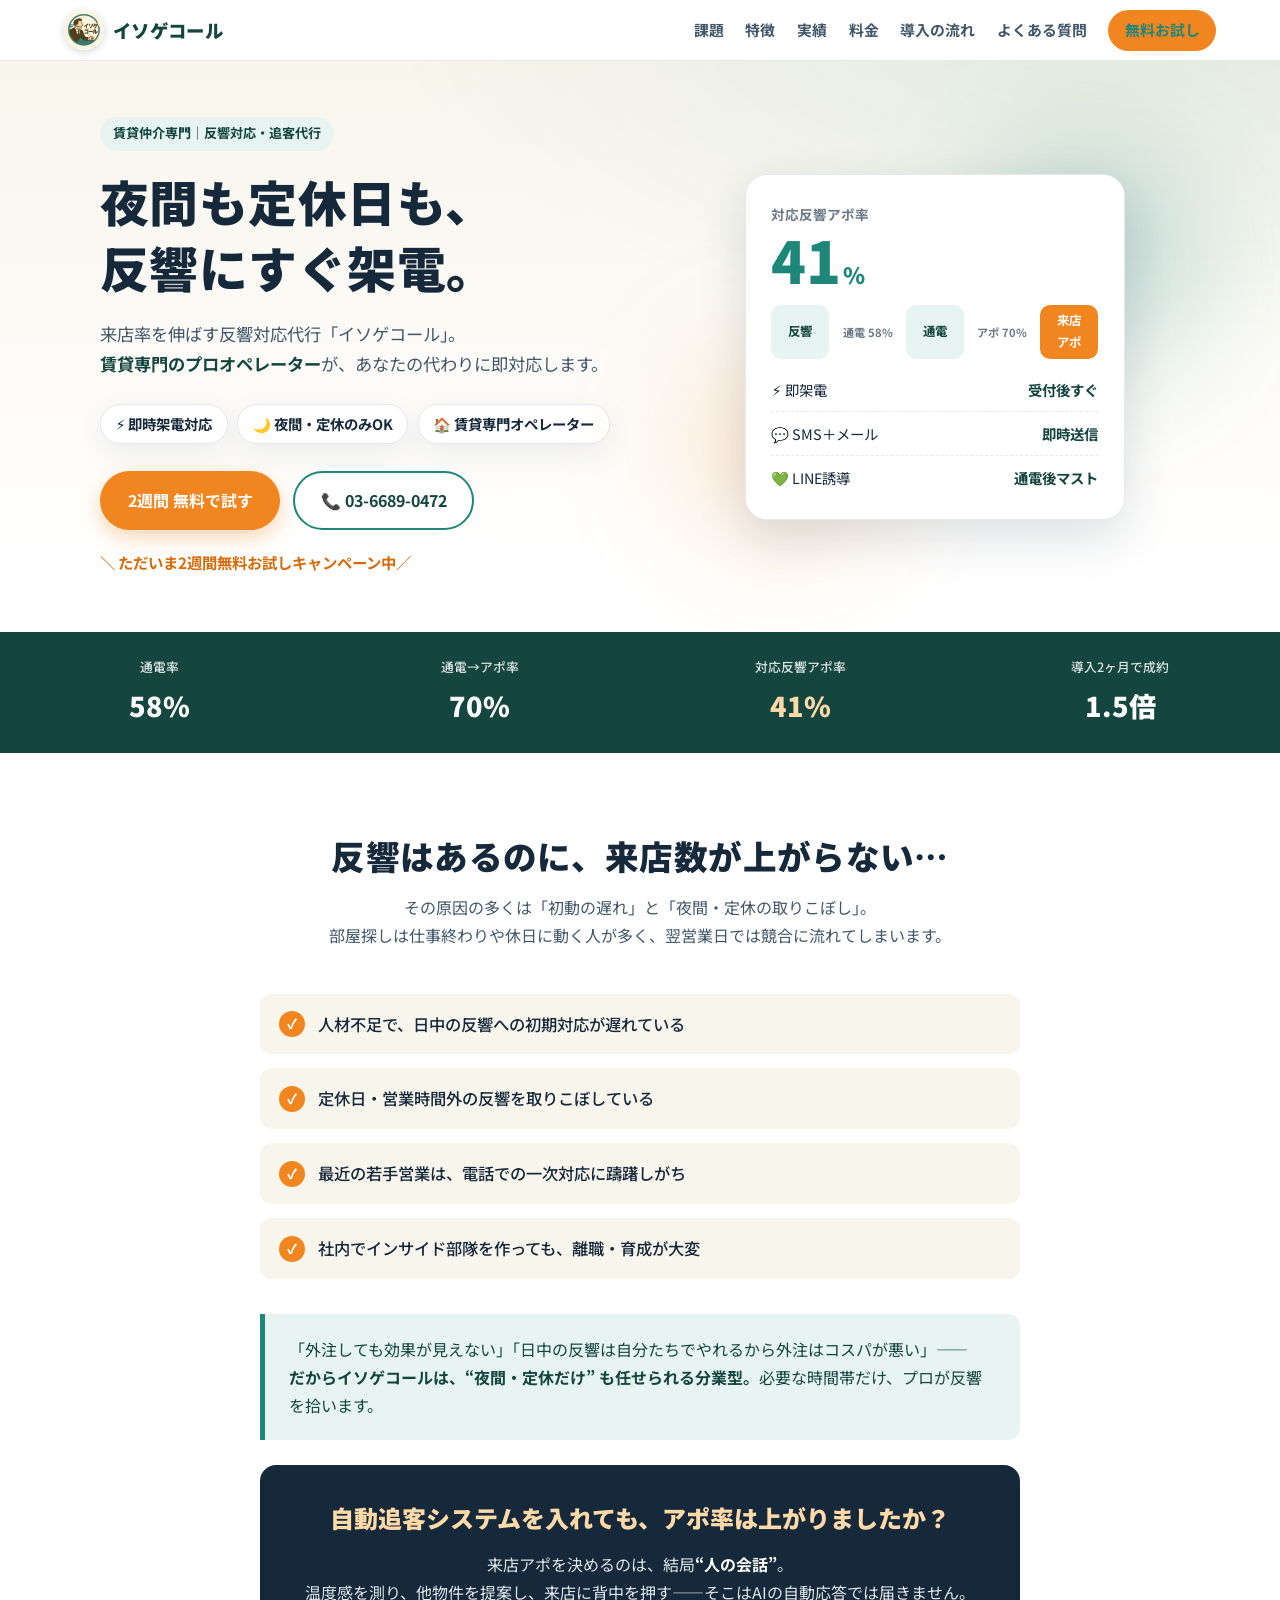
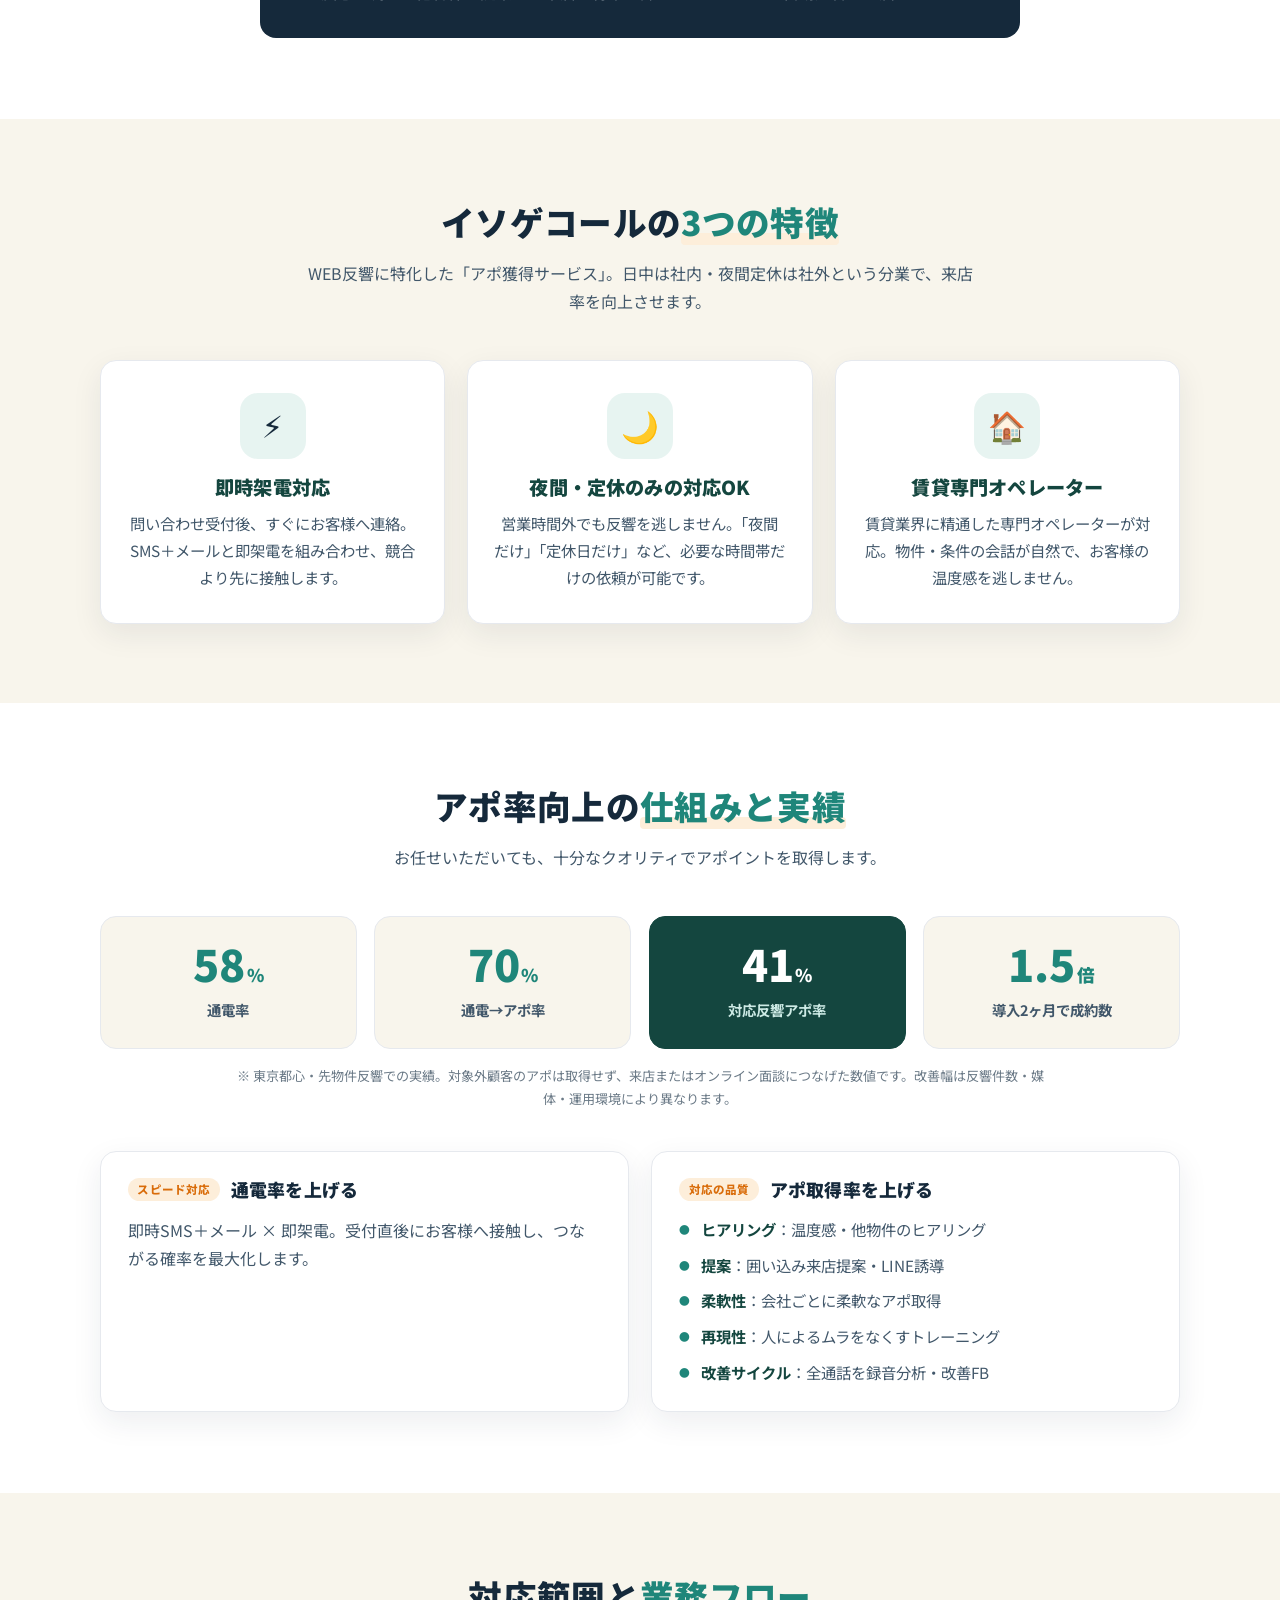
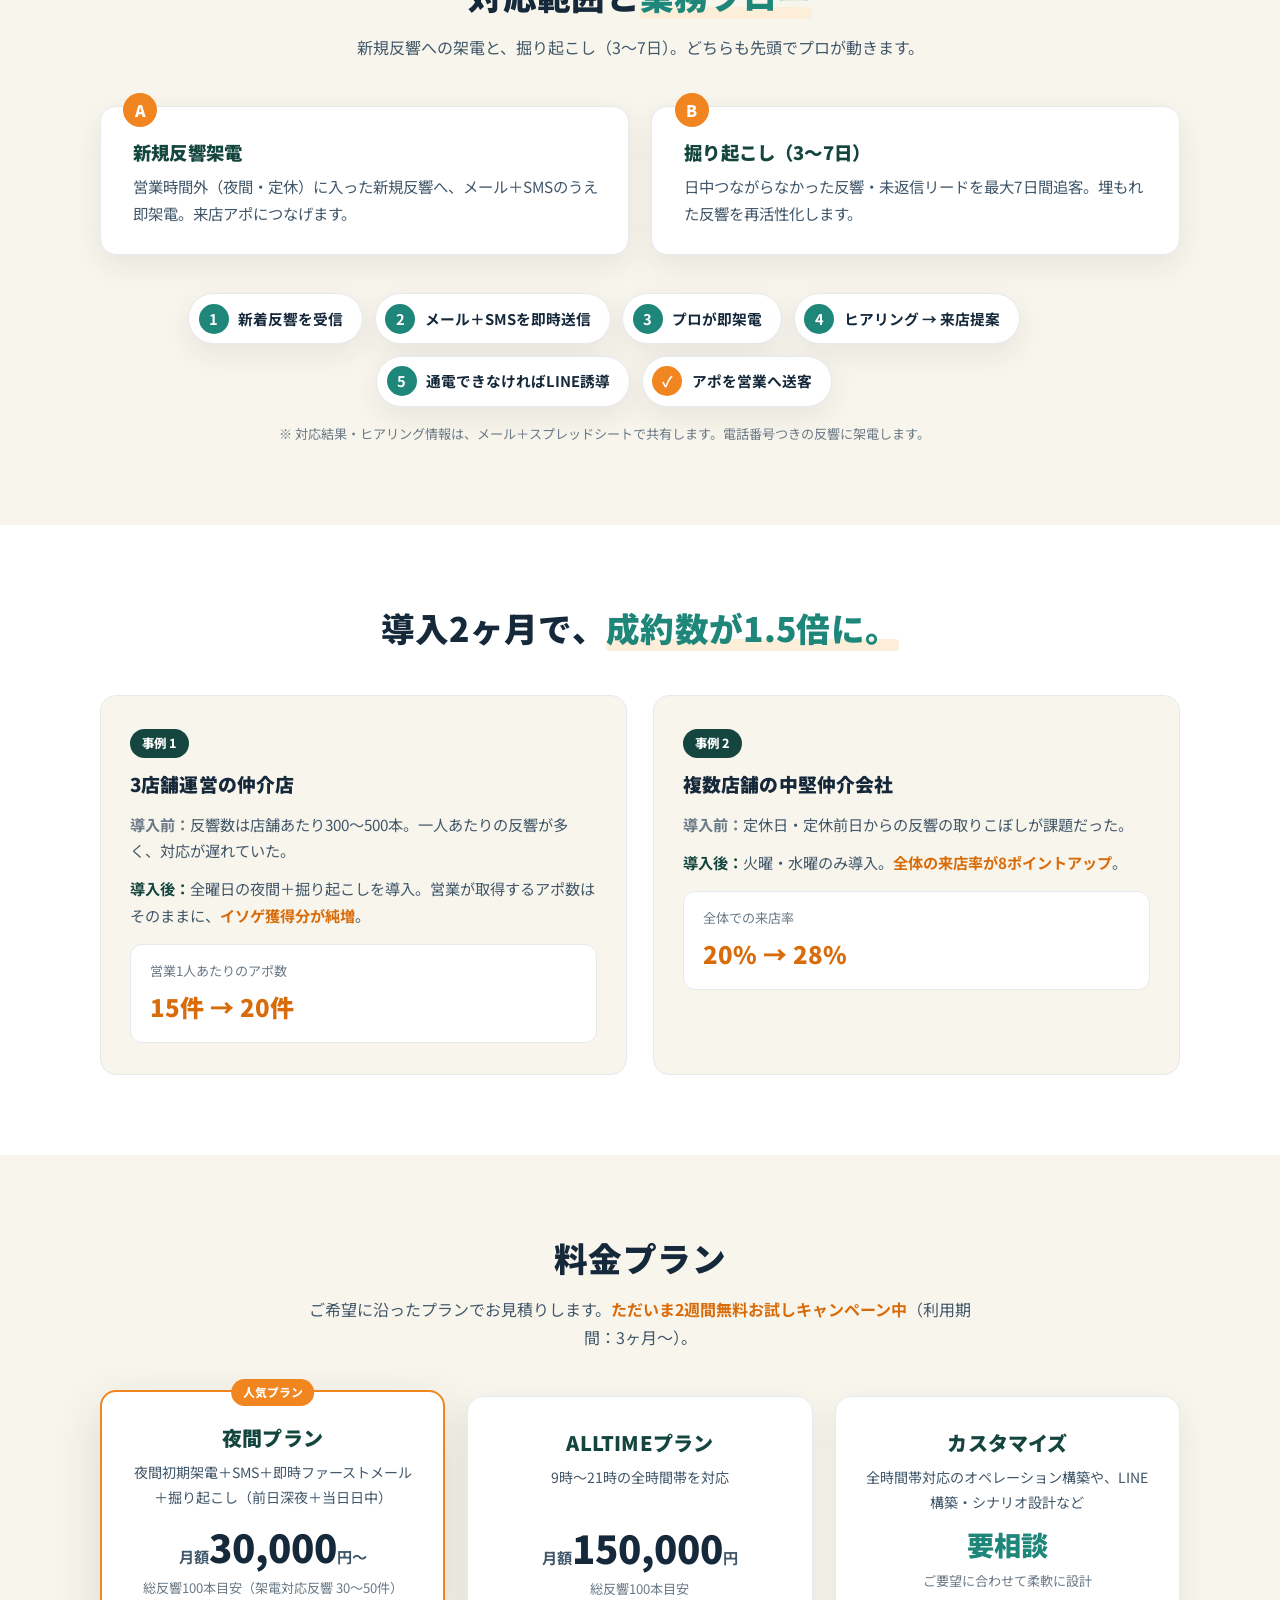
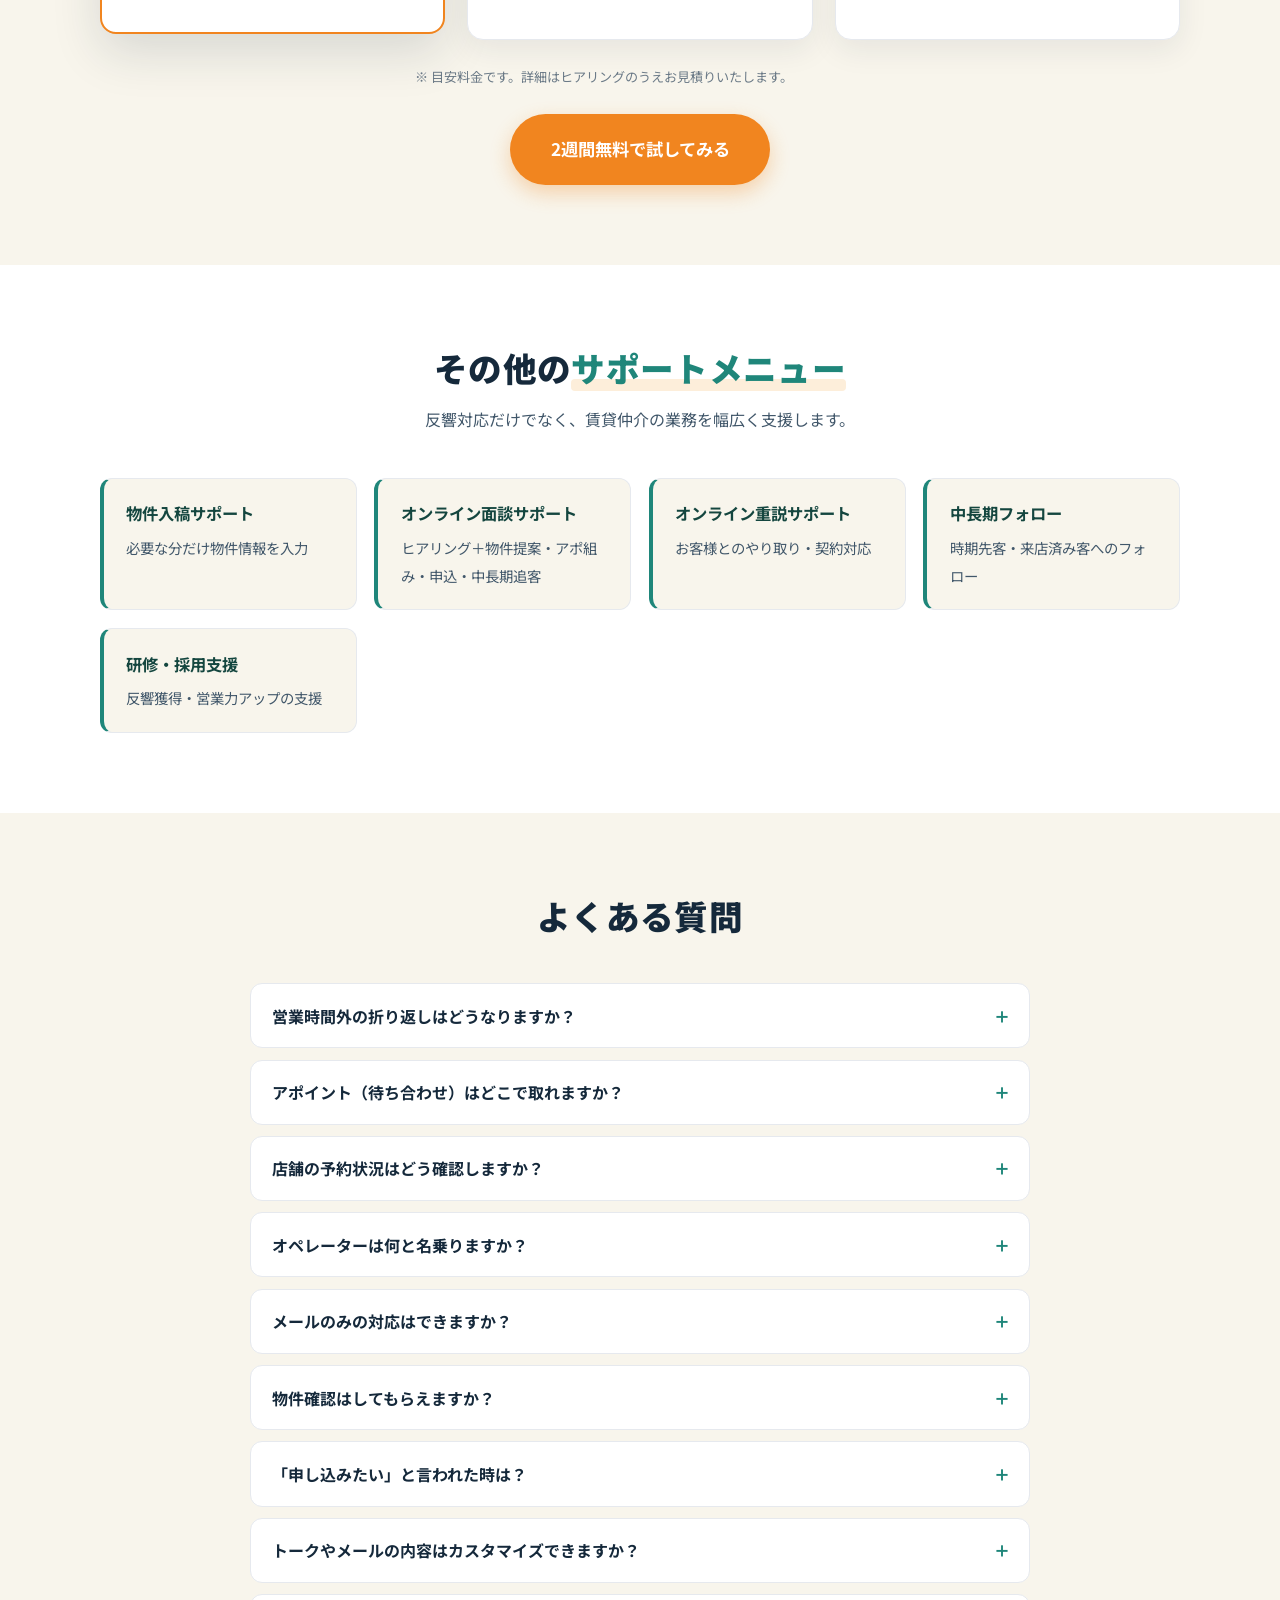
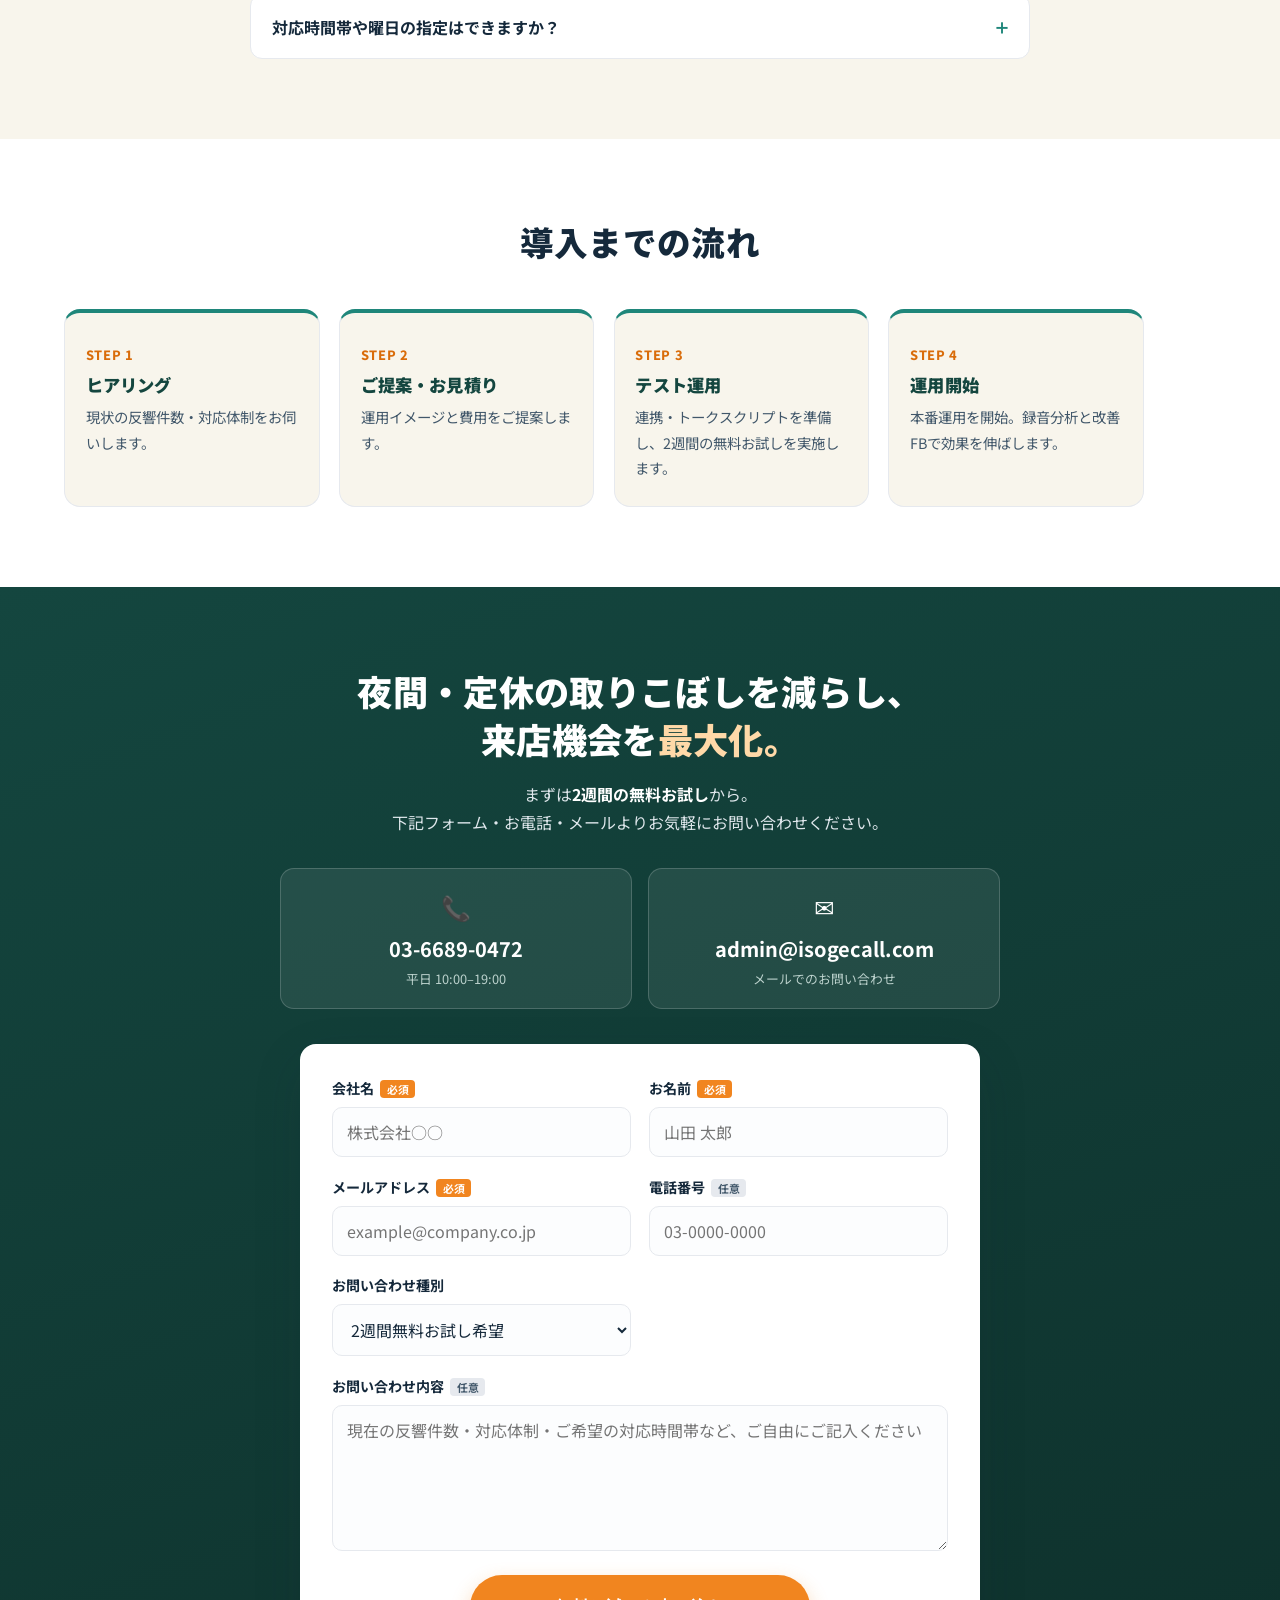
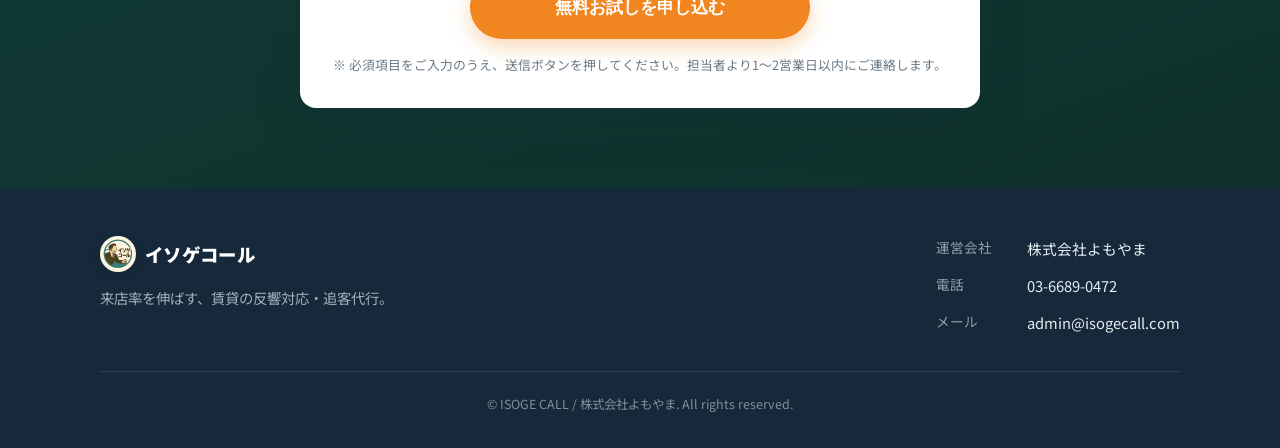
==== commit 4d269579: "polish: スクロール演出・アンカー位置補正・アクセシビリティ・404ページ - セクションのフェードイン演出（JS無効/動き低減設定では常時表示の安全実装＋3秒フォールバック） - スクロール時" ====
--- a/index.html
+++ b/index.html
@@ -1,6 +1,7 @@
 <!doctype html>
 <html lang="ja">
 <head>
+  <script>document.documentElement.className += " js";</script>
   <meta charset="utf-8" />
   <meta name="viewport" content="width=device-width, initial-scale=1, viewport-fit=cover" />
   <meta name="theme-color" content="#14463f" />
@@ -88,6 +89,7 @@
   </script>
 </head>
 <body>
+  <a class="skip-link" href="#top">本文へスキップ</a>
   <!-- ============================================================
        ヘッダー（ロゴ・メニュー）
        ============================================================ -->
@@ -621,6 +623,37 @@
         }
       });
     })();
+
+    // スクロール演出（セクションが画面に入ったらフェードイン）
+    (function(){
+      var els = [].slice.call(document.querySelectorAll('.section:not(.hero)'));
+      if(!els.length) return;
+      if(!('IntersectionObserver' in window)){ els.forEach(function(e){ e.classList.add('in'); }); return; }
+      var io = new IntersectionObserver(function(entries){
+        entries.forEach(function(en){ if(en.isIntersecting){ en.target.classList.add('in'); io.unobserve(en.target); } });
+      }, { rootMargin:'0px 0px -8% 0px', threshold:0.05 });
+      els.forEach(function(e){ io.observe(e); });
+      // 安全策：3秒後に未表示が残っていたら必ず表示
+      setTimeout(function(){ els.forEach(function(e){ e.classList.add('in'); }); }, 3000);
+    })();
+
+    // 現在地に応じてナビをハイライト
+    (function(){
+      var links = [].slice.call(document.querySelectorAll('.nav a[href^="#"]'));
+      var map = {};
+      links.forEach(function(a){ var id=a.getAttribute('href').slice(1); if(id) map[id]=a; });
+      var ids = Object.keys(map);
+      if(!ids.length || !('IntersectionObserver' in window)) return;
+      var io = new IntersectionObserver(function(entries){
+        entries.forEach(function(en){
+          if(en.isIntersecting){
+            links.forEach(function(a){ a.classList.remove('active'); });
+            if(map[en.target.id]) map[en.target.id].classList.add('active');
+          }
+        });
+      }, { rootMargin:'-45% 0px -50% 0px', threshold:0 });
+      ids.forEach(function(id){ var el=document.getElementById(id); if(el) io.observe(el); });
+    })();
   </script>
 </body>
 </html>
--- a/style.css
+++ b/style.css
@@ -339,7 +339,23 @@
   .sb-step{ width:48px; font-size:.7rem; }
 }
 
+/* ---------- 仕上げ：アンカー位置補正・スキップリンク・アクティブナビ・スクロール演出 ---------- */
+/* ヘッダー追従分、見出しが隠れないようにアンカー位置をずらす */
+section[id]{ scroll-margin-top:84px; }
+
+/* キーボード操作用スキップリンク */
+.skip-link{ position:absolute; left:-9999px; top:0; z-index:100; background:var(--ink); color:#fff; padding:.6em 1em; border-radius:0 0 10px 0; font-weight:700; }
+.skip-link:focus{ left:0; }
+
+/* 現在地のナビをハイライト */
+.nav a.active{ color:var(--teal); }
+
+/* スクロール演出（JS有効時のみ。JS無効・動き低減設定では常に表示） */
+.js .section:not(.hero){ opacity:0; transform:translateY(22px); transition:opacity .7s ease, transform .7s ease; will-change:opacity,transform; }
+.js .section.in{ opacity:1; transform:none; }
+
 /* アニメ抑制設定の尊重 */
 @media (prefers-reduced-motion:reduce){
-  *{ scroll-behavior:auto !important; transition:none !important; }
-}
+  *{ scroll-behavior:auto !important; transition:none !important; animation:none !important; }
+  .js .section:not(.hero){ opacity:1 !important; transform:none !important; }
+}
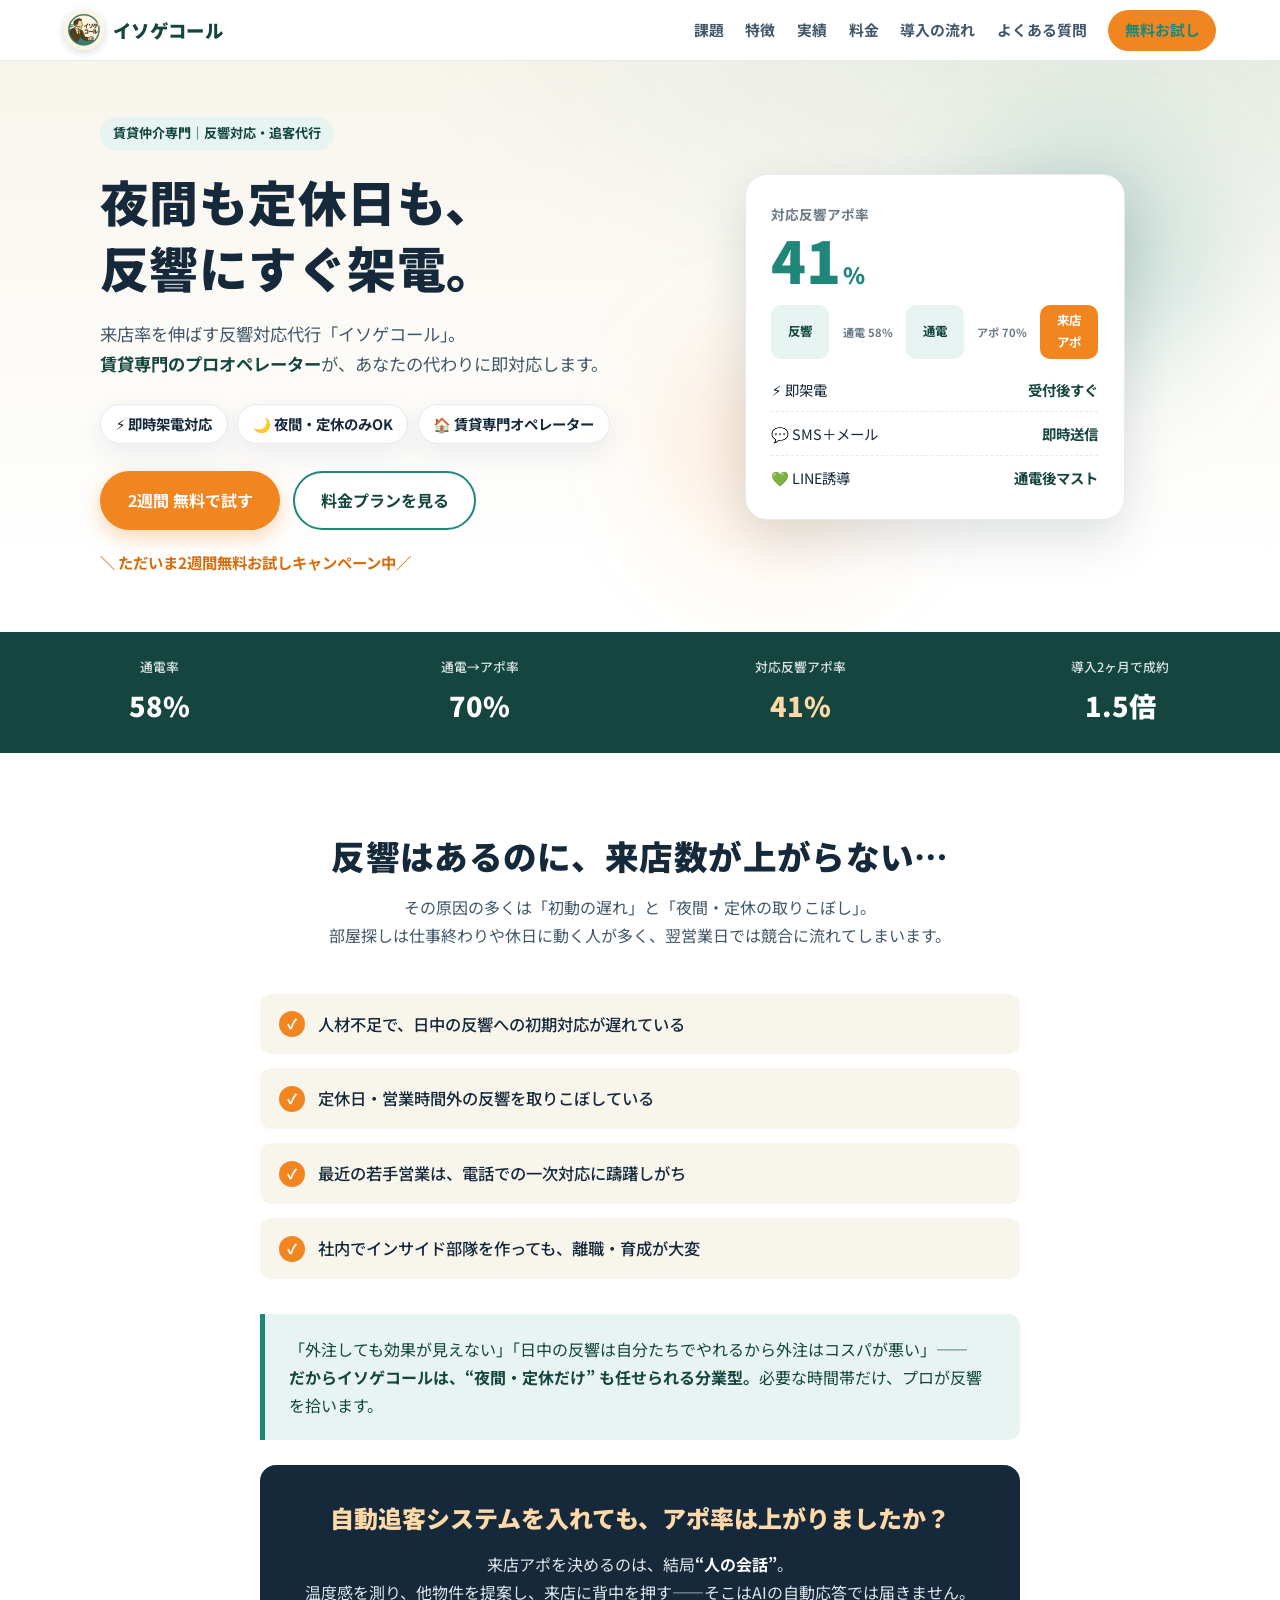
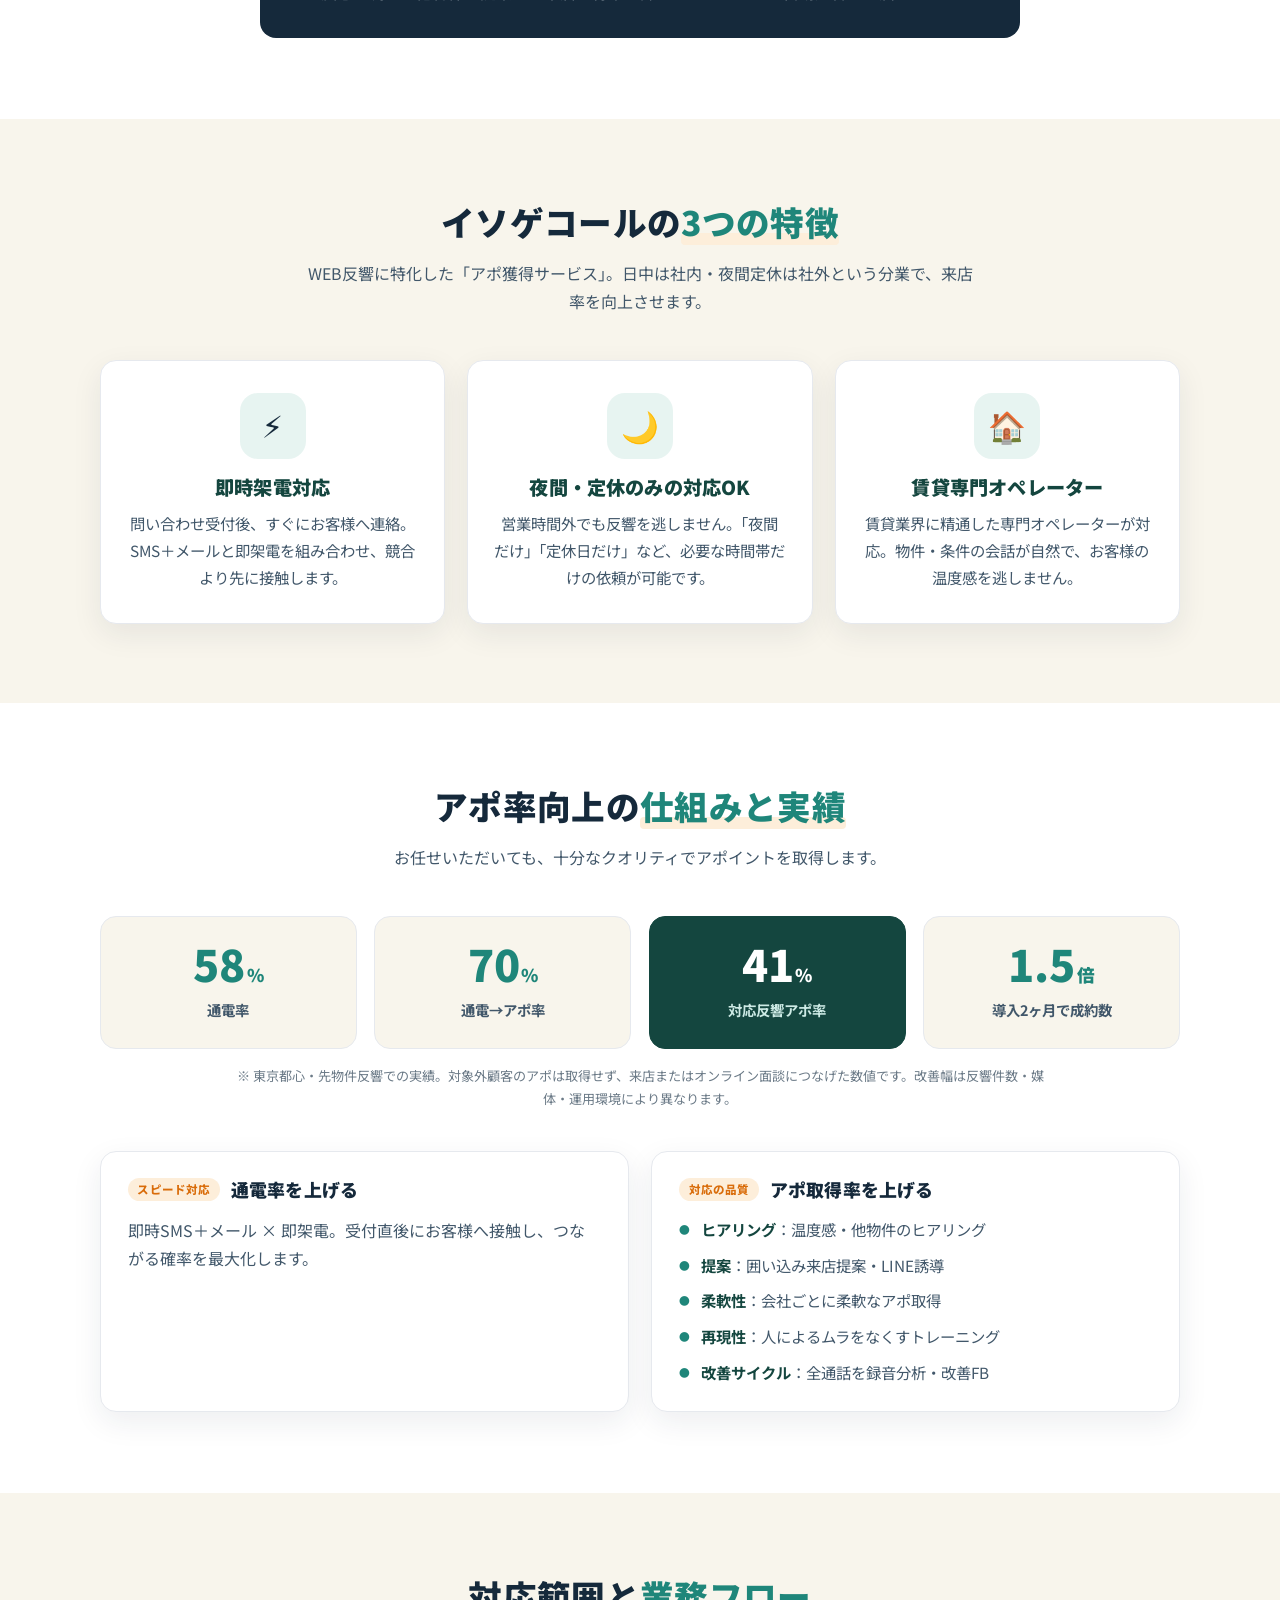
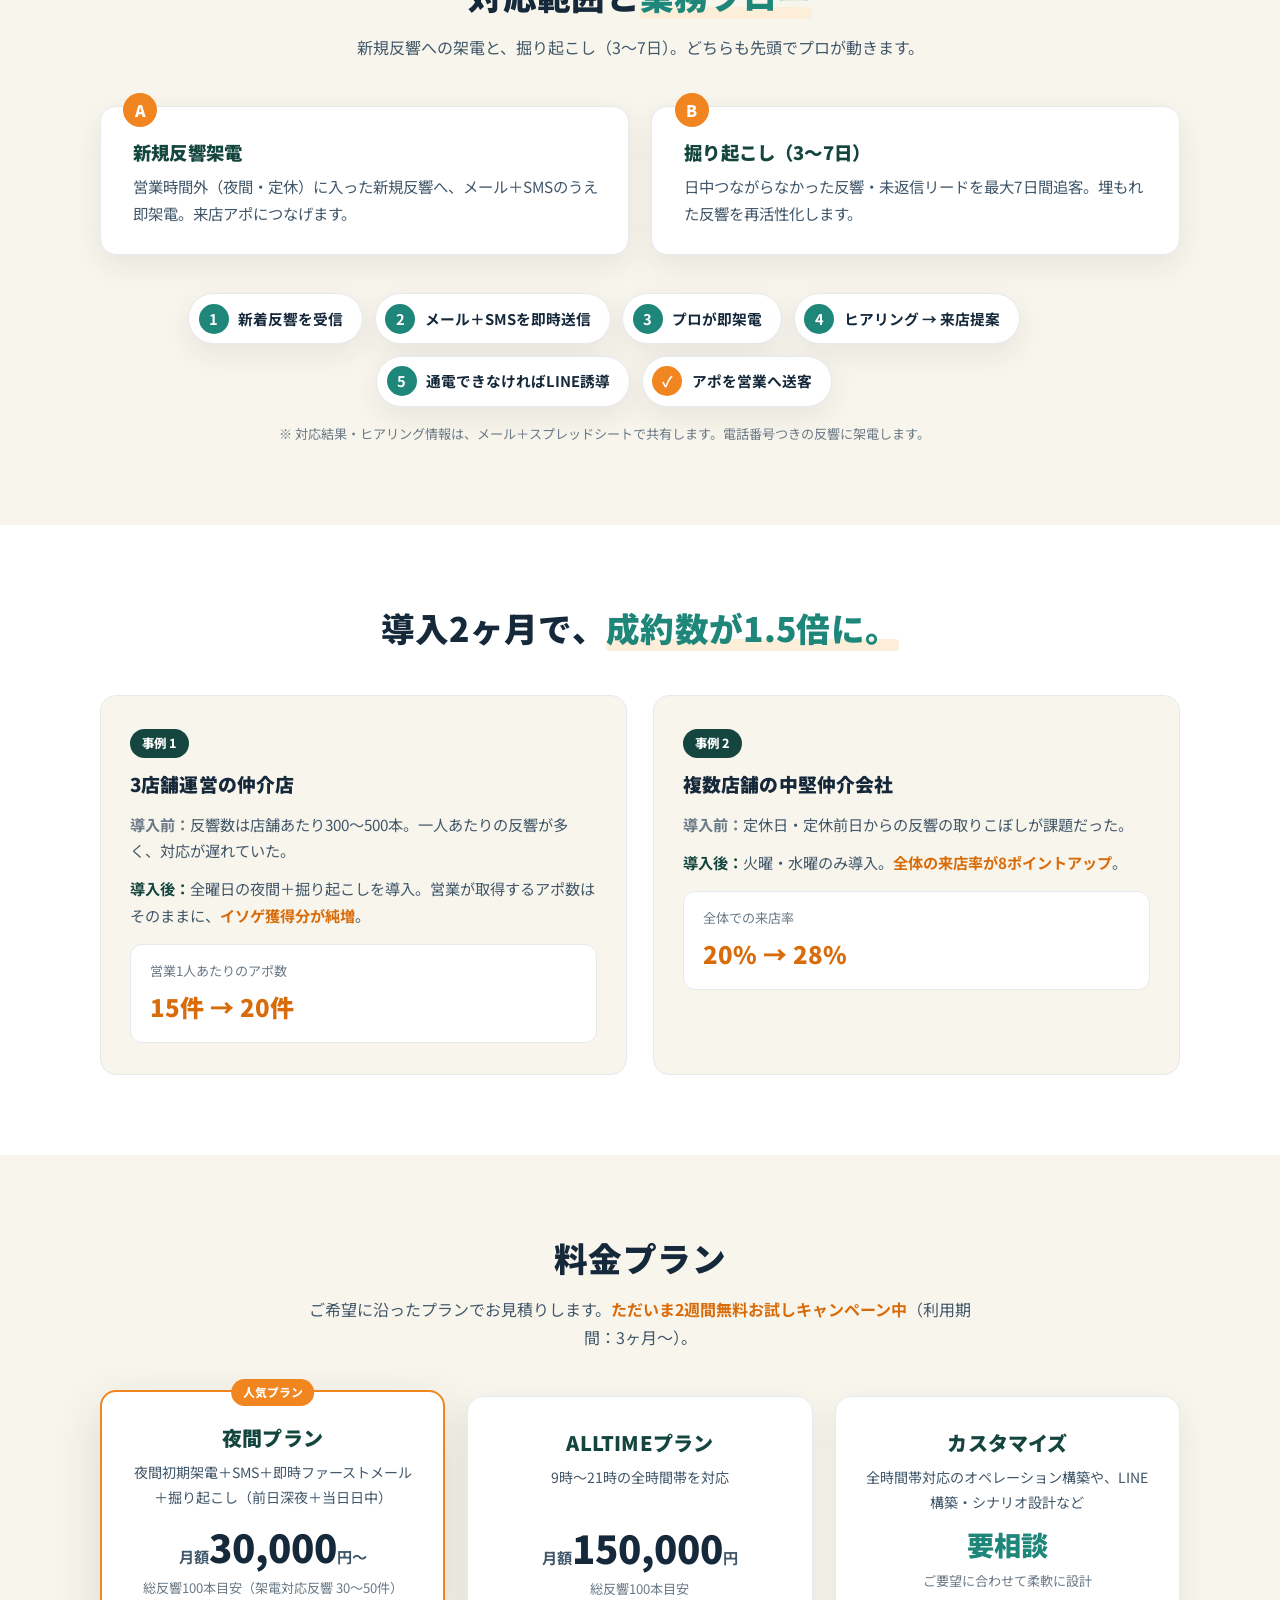
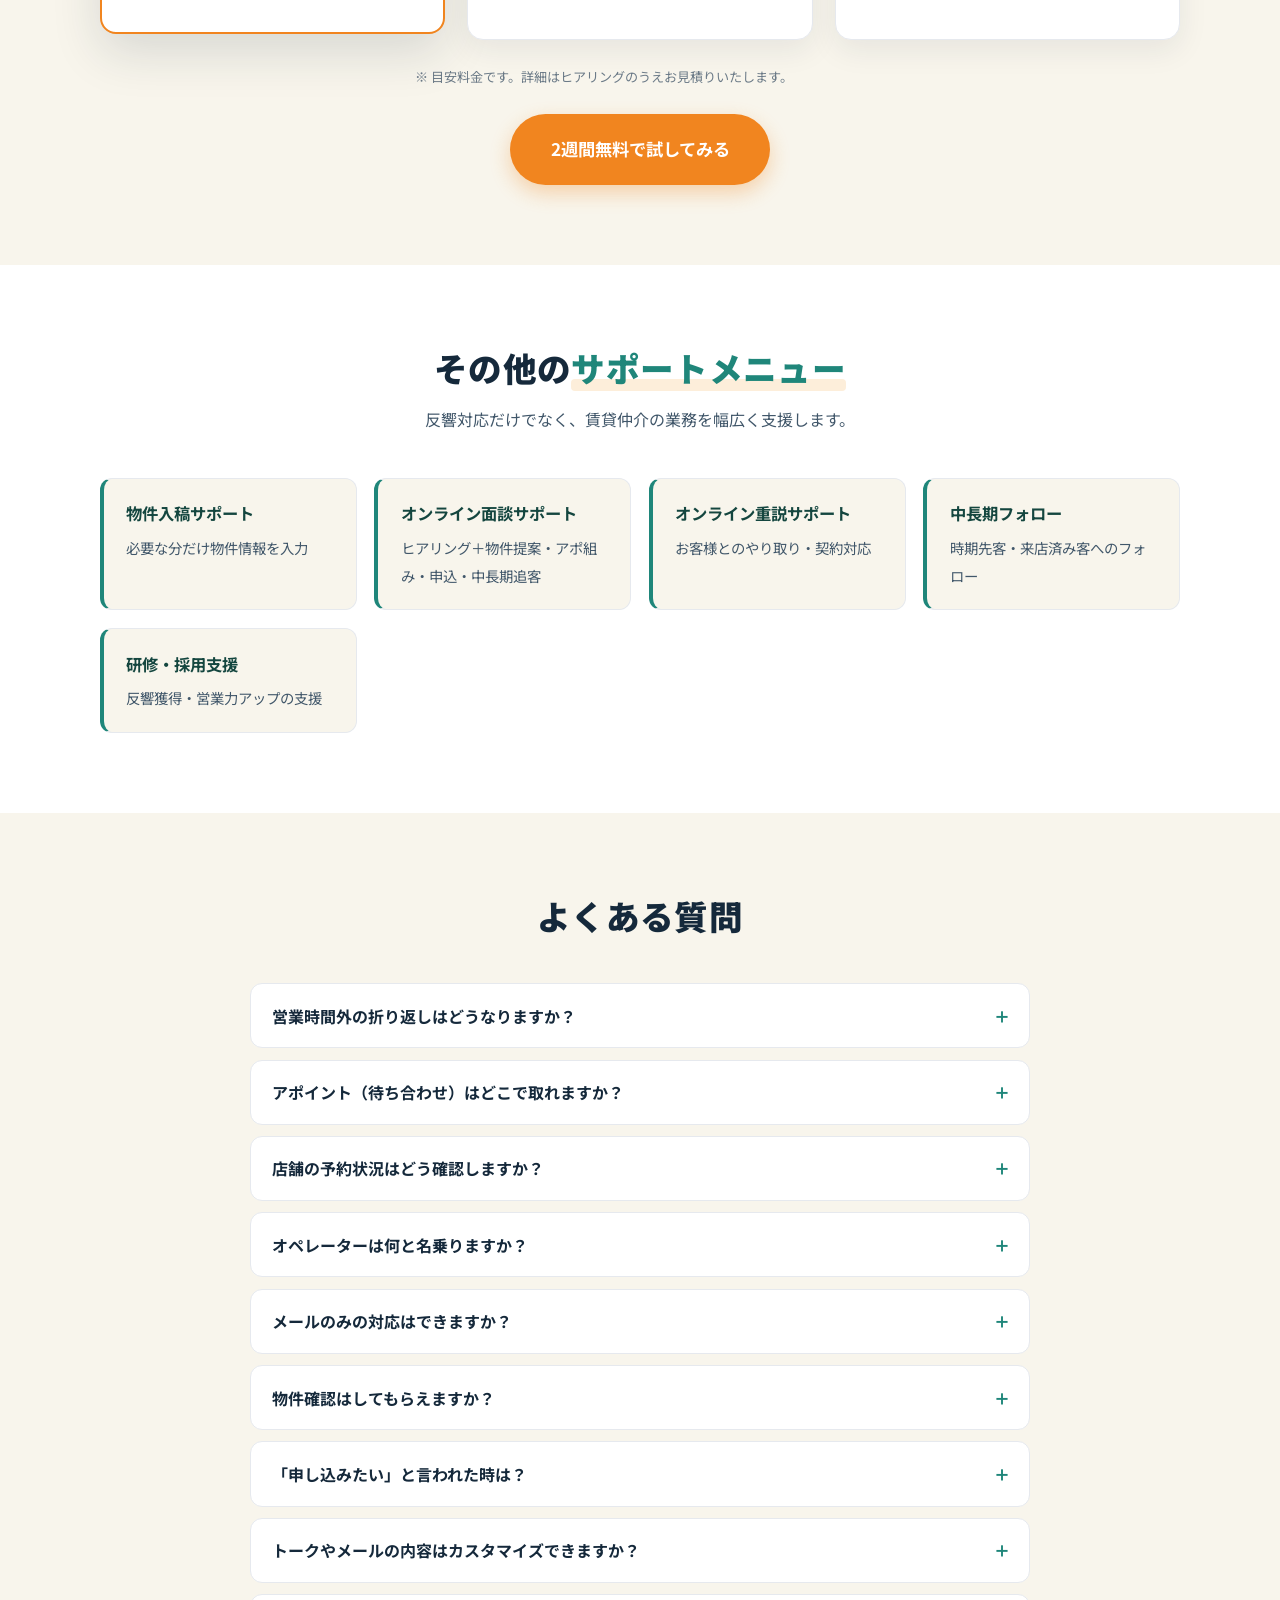
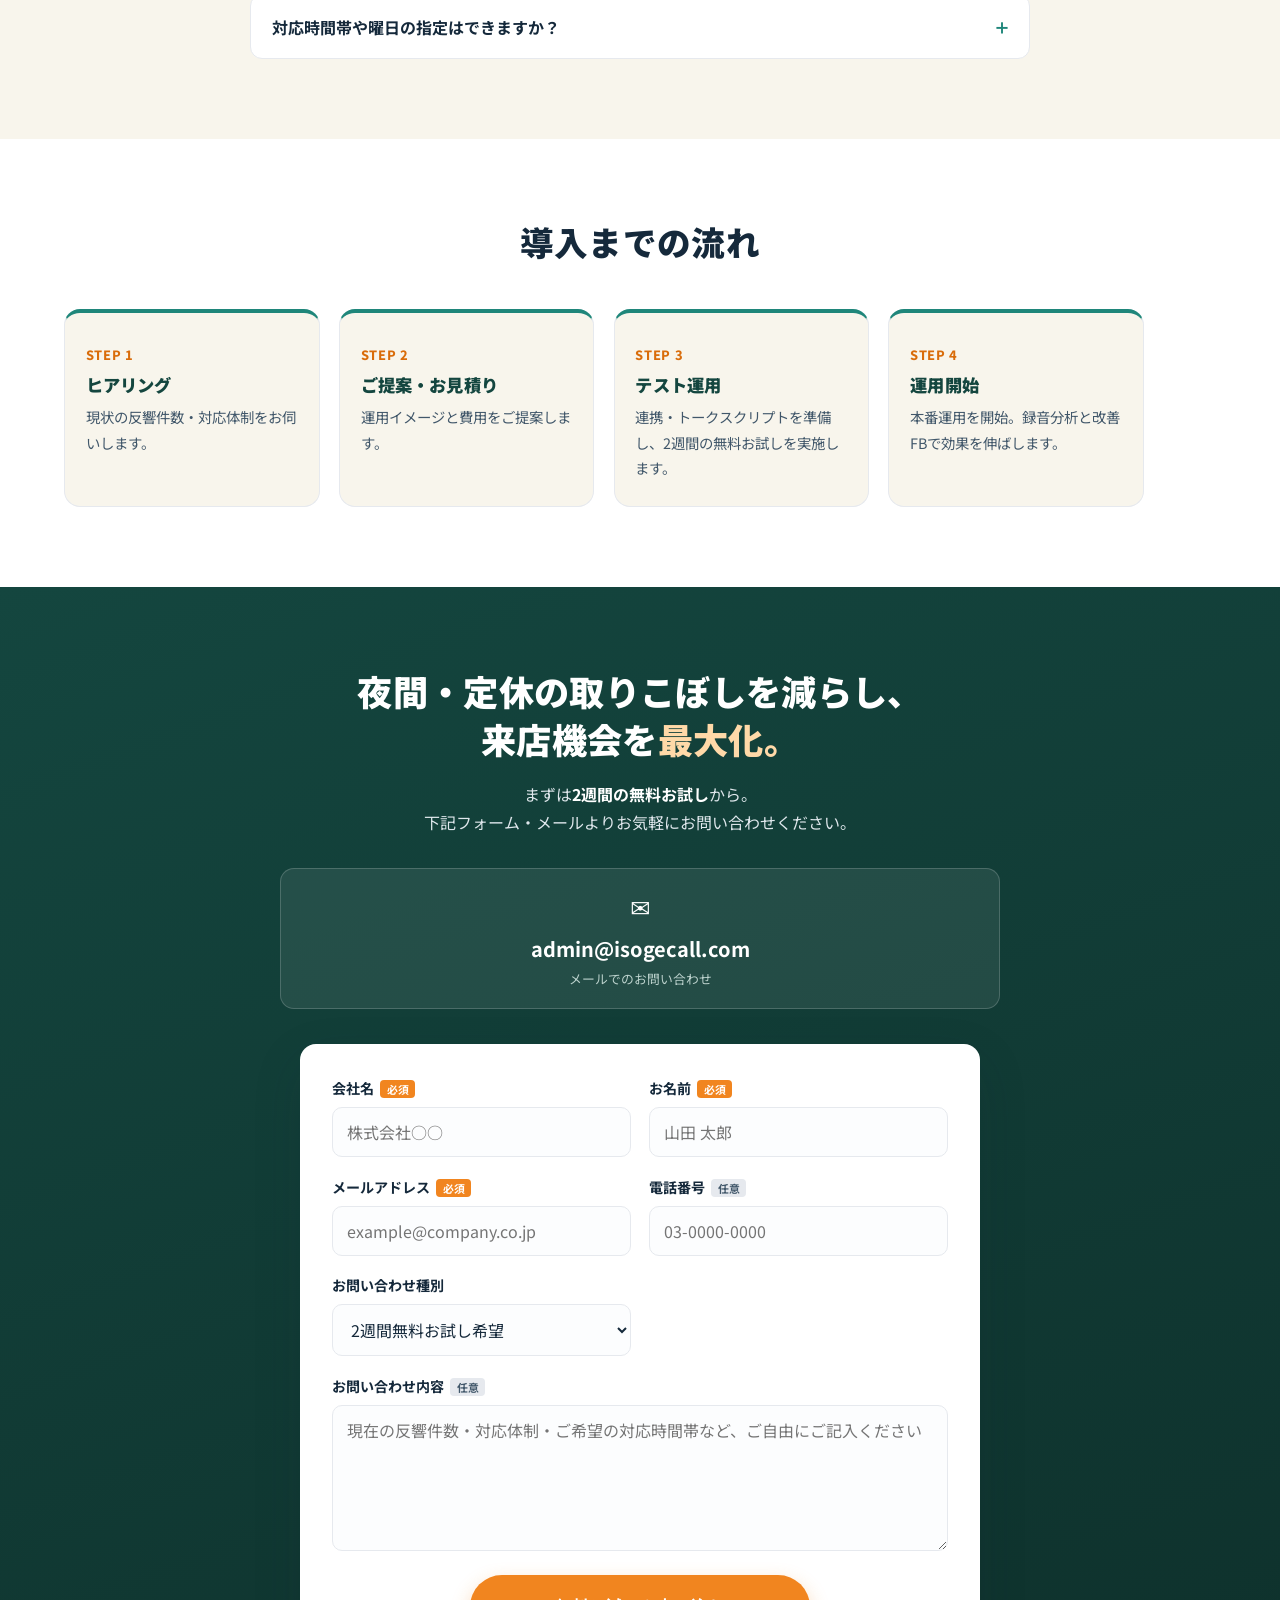
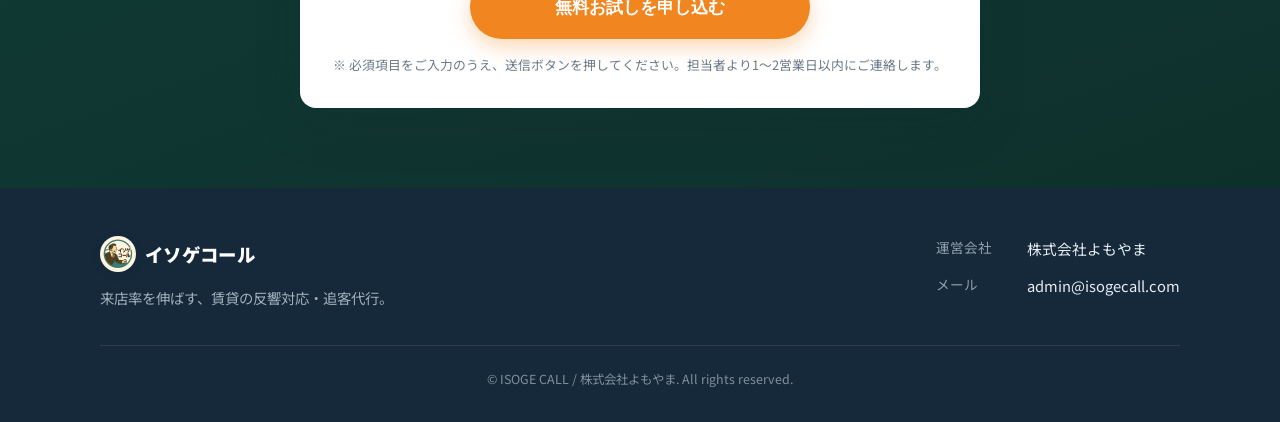
==== commit 4747c3fd: "chore: 掲載していた会社電話番号(03-6689-0472)をサイト全体から削除 - ヒーローCTAの電話ボタン→「料金プランを見る」(#price)に変更 - お問い合わせ欄の電話タイルを削除" ====
--- a/index.html
+++ b/index.html
@@ -53,7 +53,6 @@
         "url": "https://isogecall.com/",
         "logo": "https://isogecall.com/assets/logo-round.png",
         "email": "admin@isogecall.com",
-        "telephone": "+81-3-6689-0472",
         "areaServed": "JP"
       },
       {
@@ -130,7 +129,7 @@
           </ul>
           <div class="cta-row">
             <a class="btn primary" href="#contact">2週間 無料で試す</a>
-            <a class="btn ghost" href="tel:0366890472">📞 03-6689-0472</a>
+            <a class="btn ghost" href="#price">料金プランを見る</a>
           </div>
           <p class="hero-note">＼ ただいま<strong>2週間無料お試しキャンペーン中</strong>／</p>
         </div>
@@ -447,10 +446,9 @@
          ============================================================ -->
     <section id="contact" class="section final-cta">
       <h2>夜間・定休の取りこぼしを減らし、<br />来店機会を<span>最大化。</span></h2>
-      <p class="final-lead">まずは<strong>2週間の無料お試し</strong>から。<br />下記フォーム・お電話・メールよりお気軽にお問い合わせください。</p>
+      <p class="final-lead">まずは<strong>2週間の無料お試し</strong>から。<br />下記フォーム・メールよりお気軽にお問い合わせください。</p>
 
       <div class="contact-direct">
-        <a class="cd-item" href="tel:0366890472"><span class="cd-ic">📞</span><b>03-6689-0472</b><small>平日 10:00–19:00</small></a>
         <a class="cd-item" href="mailto:admin@isogecall.com"><span class="cd-ic">✉️</span><b>admin@isogecall.com</b><small>メールでのお問い合わせ</small></a>
       </div>
 
@@ -500,7 +498,7 @@
         <p>担当者より<strong>1〜2営業日以内</strong>にご連絡いたします。<br />ありがとうございました。</p>
       </div>
       <div id="formError" class="form-error" hidden role="alert">
-        ⚠ 送信に失敗しました。お手数ですが、お電話（03-6689-0472）か、時間をおいて再度お試しください。
+        ⚠ 送信に失敗しました。お手数ですが、時間をおいて再度お試しください。
       </div>
     </section>
   </main>
@@ -519,7 +517,6 @@
       </div>
       <dl class="footer-info">
         <div><dt>運営会社</dt><dd>株式会社よもやま</dd></div>
-        <div><dt>電話</dt><dd><a href="tel:0366890472">03-6689-0472</a></dd></div>
         <div><dt>メール</dt><dd><a href="mailto:admin@isogecall.com">admin@isogecall.com</a></dd></div>
       </dl>
     </div>
